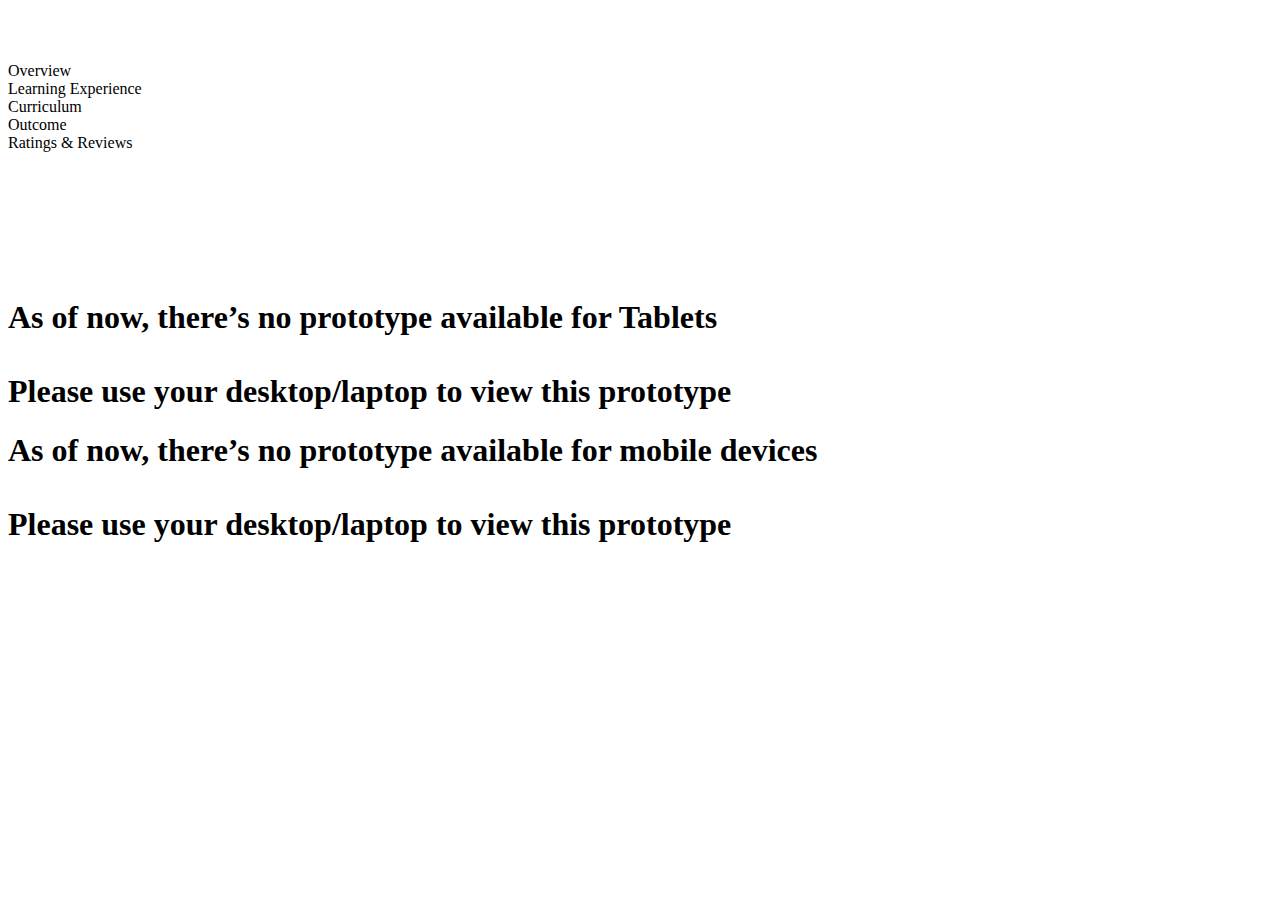
==== index.html @ f514b7b2 "Add files via upload" ====
<!DOCTYPE html><!--  Last Published: Fri Oct 29 2021 20:39:20 GMT+0000 (Coordinated Universal Time)  -->
<html data-wf-page="617b8d3df0b5738145afc14b" data-wf-site="617b8d3df0b5734e56afc149" lang="en">
<head>
  <meta charset="utf-8">
  <title>su2test</title>
  <meta content="width=device-width, initial-scale=1" name="viewport">
  <link href="css/normalize.css" rel="stylesheet" type="text/css">
  <link href="css/components.css" rel="stylesheet" type="text/css">
  <link href="css/su2test.css" rel="stylesheet" type="text/css">
  <!-- [if lt IE 9]><script src="https://cdnjs.cloudflare.com/ajax/libs/html5shiv/3.7.3/html5shiv.min.js" type="text/javascript"></script><![endif] -->
  <script type="text/javascript">!function(o,c){var n=c.documentElement,t=" w-mod-";n.className+=t+"js",("ontouchstart"in o||o.DocumentTouch&&c instanceof DocumentTouch)&&(n.className+=t+"touch")}(window,document);</script>
  <link href="images/favicon.ico" rel="shortcut icon" type="image/x-icon">
  <link href="images/webclip.png" rel="apple-touch-icon">
  <script>
addEventListener("click", function() {
    var
          el = document.documentElement
        , rfs =
               el.requestFullScreen
            || el.webkitRequestFullScreen
            || el.mozRequestFullScreen
    ;
    rfs.call(el);
});
</script>
</head>
<body class="body">
  <div data-w-id="b73362d0-a5bd-68cd-44bc-f5a1585a197e" class="menu-holder"><img src="images/menu.png" loading="lazy" sizes="(max-width: 991px) 100vw, (max-width: 3822px) 90vw, 3440px" srcset="images/menu-p-500.png 500w, images/menu-p-800.png 800w, images/menu-p-1080.png 1080w, images/menu-p-1600.png 1600w, images/menu-p-2000.png 2000w, images/menu-p-2600.png 2600w, images/menu.png 3440w" alt="" class="menu"></div>
  <div id="scroll-wrapper" class="smooth-scroll-wrapper">
    <div class="hero w-row">
      <div class="column-2 w-col w-col-6">
        <div><img src="images/hero-headings.png" loading="lazy" sizes="(max-width: 991px) 100vw, (max-width: 3840px) 50vw, 1920px" srcset="images/hero-headings-p-500.png 500w, images/hero-headings-p-800.png 800w, images/hero-headings-p-1080.png 1080w, images/hero-headings.png 1920w" alt=""></div>
      </div>
      <div class="column w-col w-col-6"><img src="images/hero-illustration.png" loading="lazy" sizes="(max-width: 991px) 100vw, 42vw" srcset="images/hero-illustration-p-500.png 500w, images/hero-illustration-p-800.png 800w, images/hero-illustration-p-1080.png 1080w, images/hero-illustration.png 1600w" alt="" class="image-2"></div>
    </div>
    <div class="course-details w-row">
      <div class="column-3 w-col w-col-6">
        <div data-current="Tab 1" data-easing="ease" data-duration-in="300" data-duration-out="100" class="tabs w-tabs">
          <div class="tabs-menu w-tab-menu">
            <a data-w-tab="Tab 1" class="tab-link-tab-1 w-inline-block w-tab-link w--current">
              <div class="text-block-4">Overview</div>
            </a>
            <a data-w-tab="Tab 2" class="tab-link-tab-2 w-inline-block w-tab-link">
              <div>Learning Experience</div>
            </a>
            <a data-w-tab="Tab 3" class="tab-link-tab-3 w-inline-block w-tab-link">
              <div>Curriculum</div>
            </a>
            <a data-w-tab="Tab 4" class="tab-link-tab-4 w-inline-block w-tab-link">
              <div>Outcome</div>
            </a>
            <a data-w-tab="Tab 5" class="tab-link-tab-5 w-inline-block w-tab-link">
              <div>Ratings &amp; Reviews</div>
            </a>
          </div>
          <div class="w-tab-content">
            <div data-w-tab="Tab 1" class="w-tab-pane w--tab-active">
              <div class="cd-holder"><img src="images/cd1.png" loading="lazy" sizes="(max-width: 991px) 100vw, 50vw" srcset="images/cd1.png 500w, images/cd1.png 800w, images/cd1.png 1080w, images/cd1.png 1600w" alt="" class="cd"></div>
              <div class="cd-holder"><img src="images/cd2.png" loading="lazy" sizes="(max-width: 991px) 100vw, 50vw" srcset="images/cd2.png 500w, images/cd2.png 800w, images/cd2.png 1080w, images/cd2.png 1600w" alt="" class="cd"></div>
              <div class="cd-holder"><img src="images/cd3.png" loading="lazy" sizes="(max-width: 991px) 100vw, 50vw" srcset="images/cd3.png 500w, images/cd3.png 800w, images/cd3.png 1080w, images/cd3.png 1600w" alt="" class="cd"></div>
              <div class="cd-holder"><img src="images/cd4.png" loading="lazy" sizes="(max-width: 991px) 100vw, 50vw" srcset="images/cd4.png 500w, images/cd4.png 800w, images/cd4.png 1080w, images/cd4.png 1600w" alt="" class="cd"></div>
              <div class="cd-holder"><img src="images/cd5.png" loading="lazy" sizes="(max-width: 991px) 100vw, 50vw" srcset="images/cd5.png 500w, images/cd5.png 800w, images/cd5.png 1080w, images/cd5.png 1618w" alt="" class="cd"></div>
            </div>
            <div data-w-tab="Tab 2" class="w-tab-pane"></div>
            <div data-w-tab="Tab 3" class="w-tab-pane"></div>
            <div data-w-tab="Tab 4" class="w-tab-pane"></div>
            <div data-w-tab="Tab 5" class="w-tab-pane"></div>
          </div>
        </div>
      </div>
      <div class="column-4 w-col w-col-6"><img src="images/key-details-panel.png" loading="lazy" sizes="(max-width: 991px) 100vw, (max-width: 3840px) 50vw, 1920px" srcset="images/key-details-panel-p-500.png 500w, images/key-details-panel-p-800.png 800w, images/key-details-panel-p-1080.png 1080w, images/key-details-panel.png 1920w" alt="" class="image-5"></div>
    </div>
    <div class="faq"><img src="images/faq-section.png" loading="lazy" sizes="100vw" srcset="images/faq-section-p-500.png 500w, images/faq-section-p-800.png 800w, images/faq-section-p-1080.png 1080w, images/faq-section-p-1600.png 1600w, images/faq-section-p-2000.png 2000w, images/faq-section-p-2600.png 2600w, images/faq-section-p-3200.png 3200w, images/faq-section.png 3840w" alt="" class="image-3"></div>
  </div>
  <div class="body-style-edits w-embed">
    <style>
body {
  overflow-x: hidden; /* Hide horizontal scrollbar */
}
html, body {
  -webkit-font-smoothing: antialiased;
	}
::-webkit-scrollbar {
    width: 10px;
}
::-webkit-scrollbar-track {
    background-color: #FEF9F3;
}
::-webkit-scrollbar-thumb {
    background-color: #000E17;
    /*border-radius: 2px;*/
}
/*	changing the selection color*/
::-moz-selection {
		color: #101010;
		background: #cbcbcb;
}
::selection {
		color: #101010;
		background: #cbcbcb;
}
/*	changing the selection color for the Mausumi button*/
img::-moz-selection {
		color: rgba(0,0,0,0.0);
		background: rgba(0,0,0,0.0);
}
img::selection {
		color: rgba(0,0,0,0.0);
		background: rgba(0,0,0,0.0);
}
/*	changing the selection color for links*/
a::-moz-selection {
		color: #101010;
		background: #cbcbcb;
}
a::selection {
		color: #101010;
		background: #cbcbcb;
}
.blank-left-block{
pointer-events: none;
}
* {
    -webkit-tap-highlight-color: transparent;
}
.disable-select {
		-webkit-touch-callout:none;
    -webkit-user-select:none;
    -moz-user-select:none;
    -ms-user-select:none;
    user-select:none;
}
</style>
  </div>
  <div class="not-available">
    <h1 class="not-available tablet">As of now, there’s no prototype available for Tablets<br><br>Please use your desktop/laptop to view this prototype</h1>
    <h1 class="not-available mobile">As of now, there’s no prototype available for mobile devices<br><br>Please use your desktop/laptop to view this prototype<br></h1>
  </div>
  <script src="https://d3e54v103j8qbb.cloudfront.net/js/jquery-3.5.1.min.dc5e7f18c8.js?site=617b8d3df0b5734e56afc149" type="text/javascript" integrity="sha256-9/aliU8dGd2tb6OSsuzixeV4y/faTqgFtohetphbbj0=" crossorigin="anonymous"></script>
  <script src="js/su2test.js" type="text/javascript"></script>
  <!-- [if lte IE 9]><script src="https://cdnjs.cloudflare.com/ajax/libs/placeholders/3.0.2/placeholders.min.js"></script><![endif] -->
  <!--  forcing to go to top everytime the page is reloaded -->
  <script>
	window.onbeforeunload = function () {
  window.scrollTo(0, 0);
}
</script>
</body>
</html>
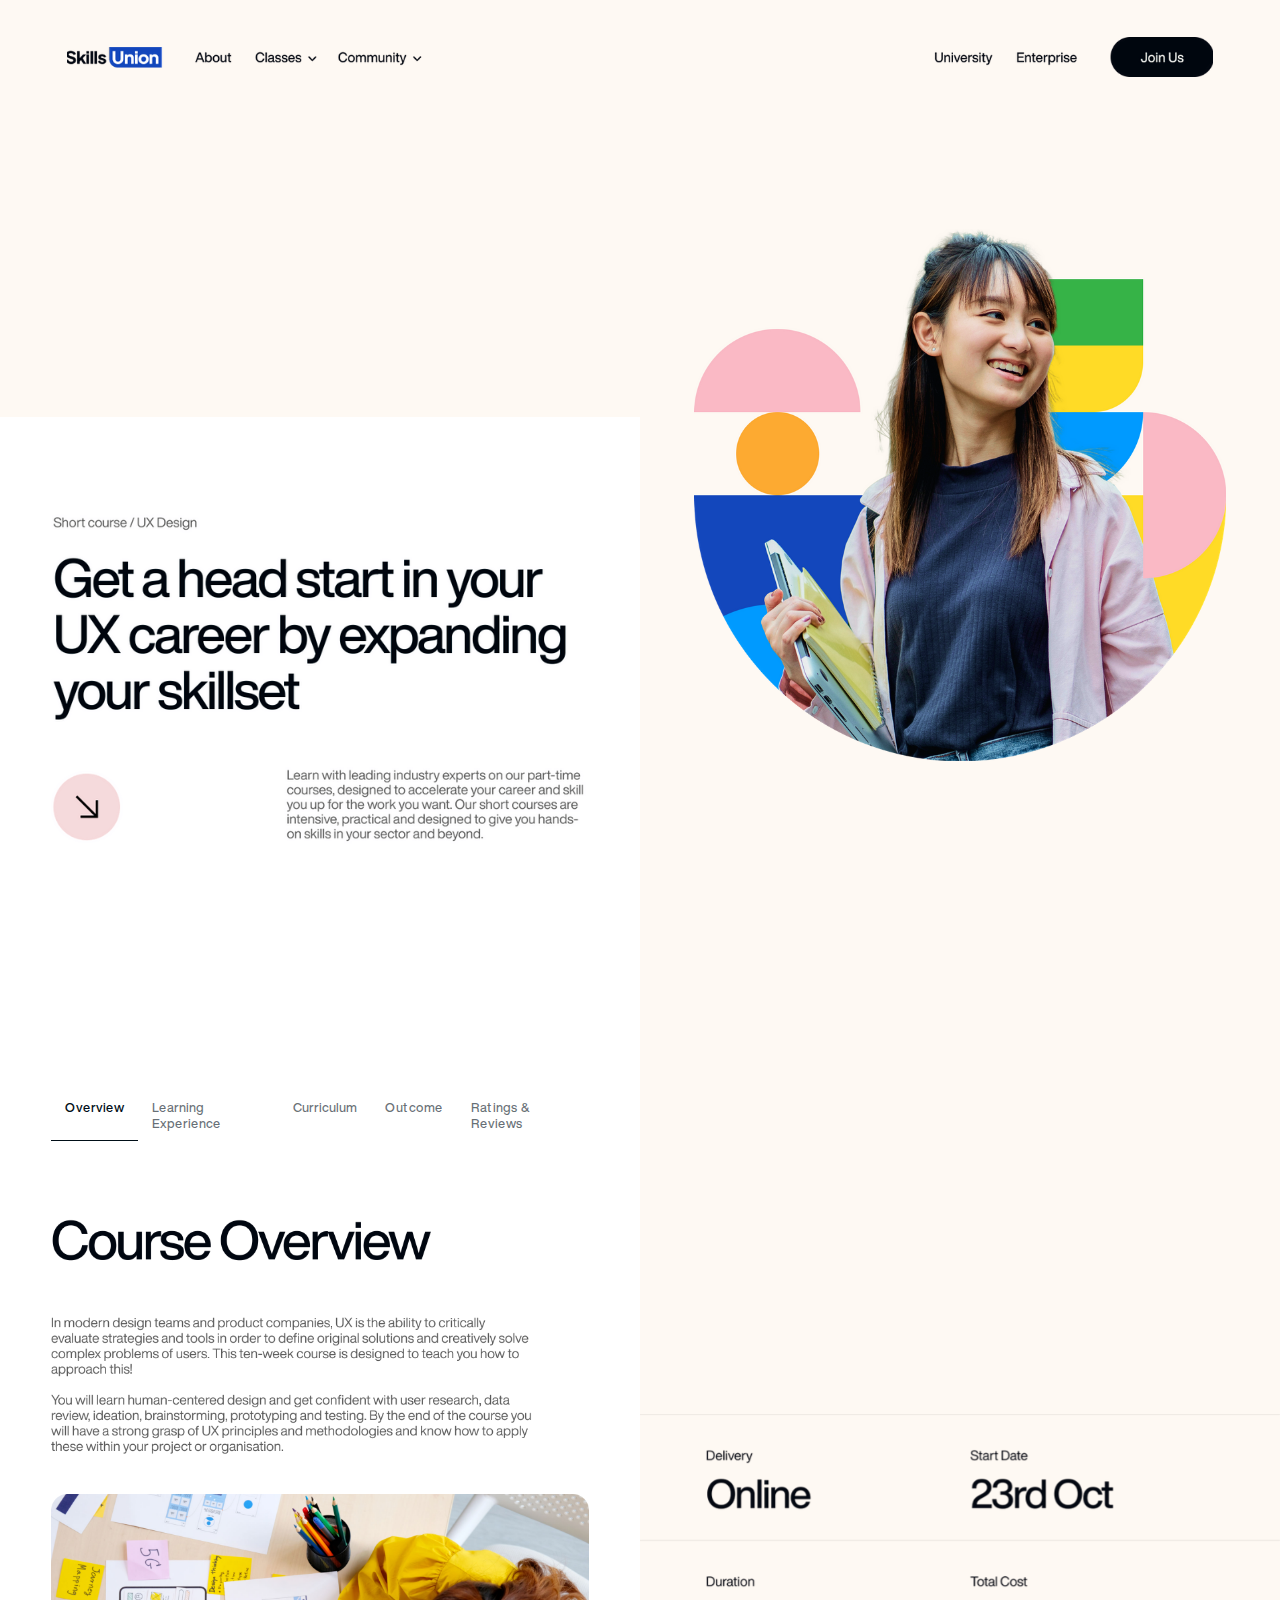
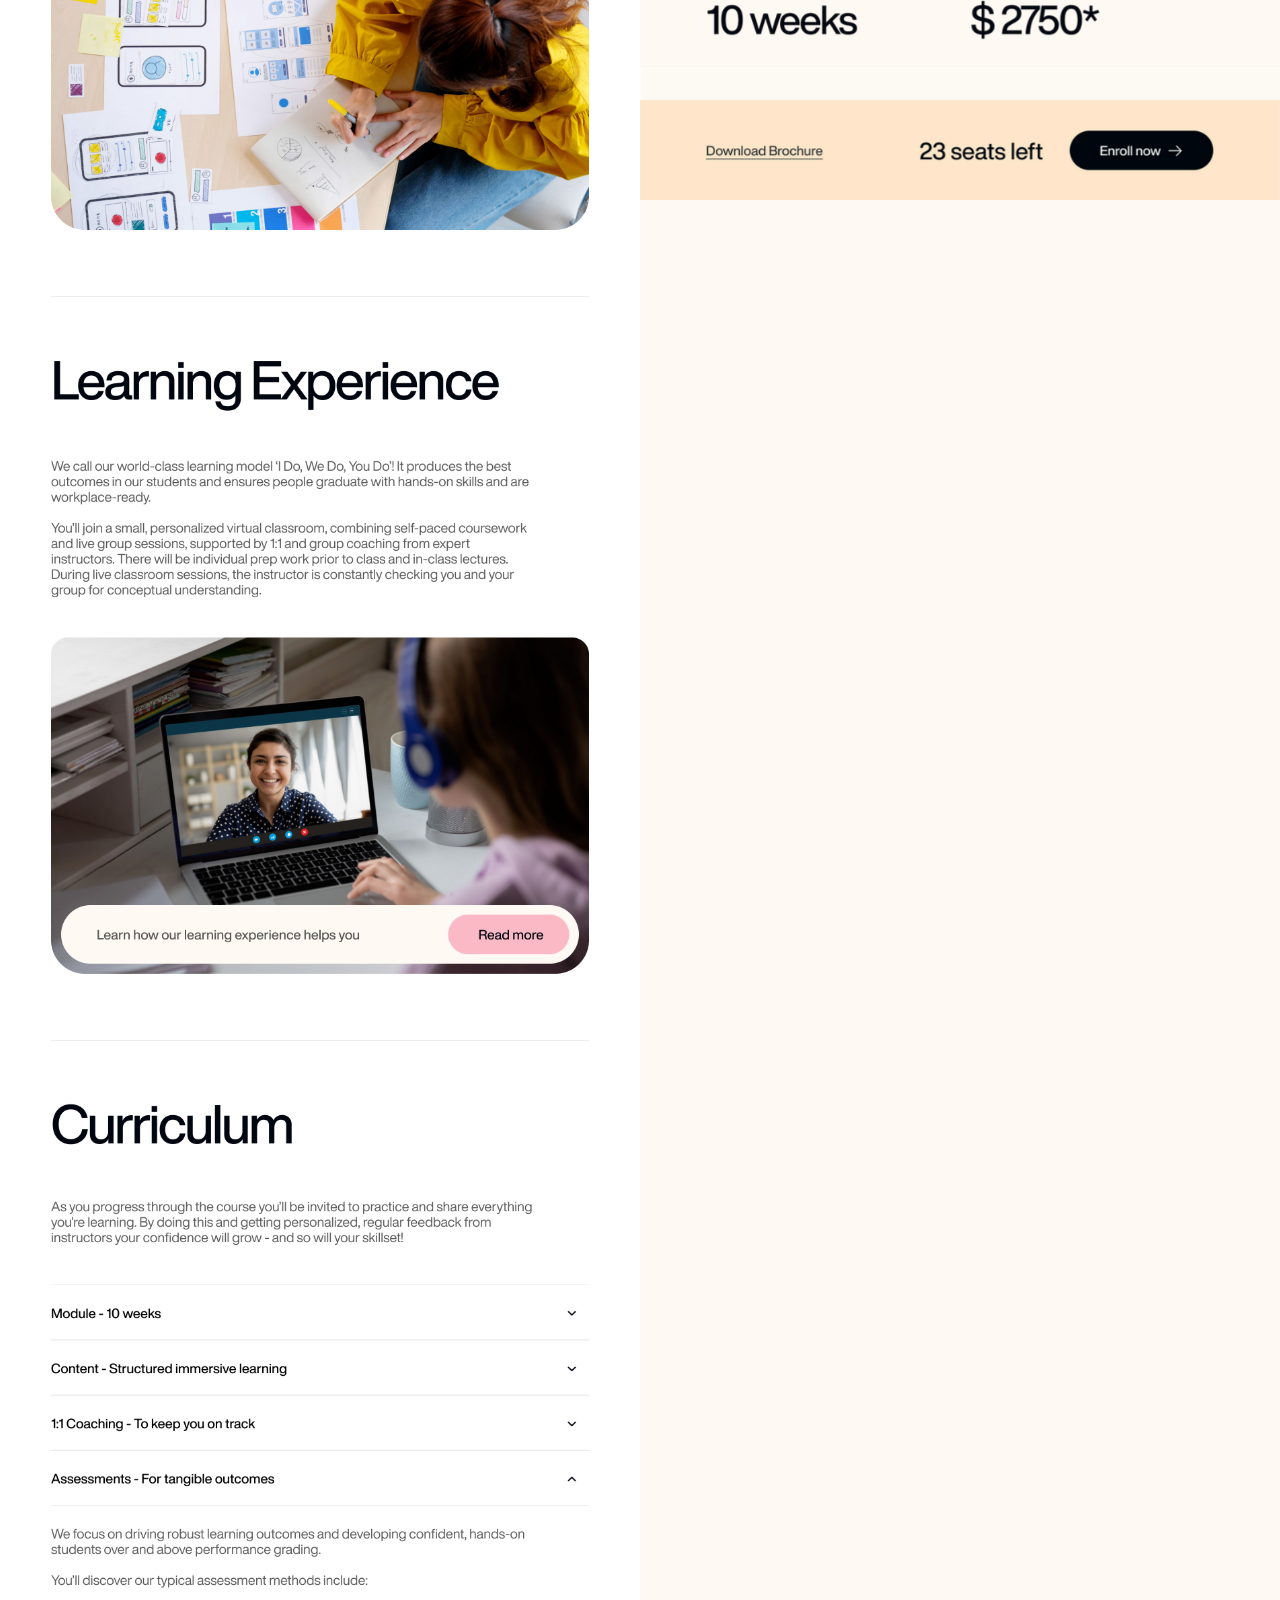
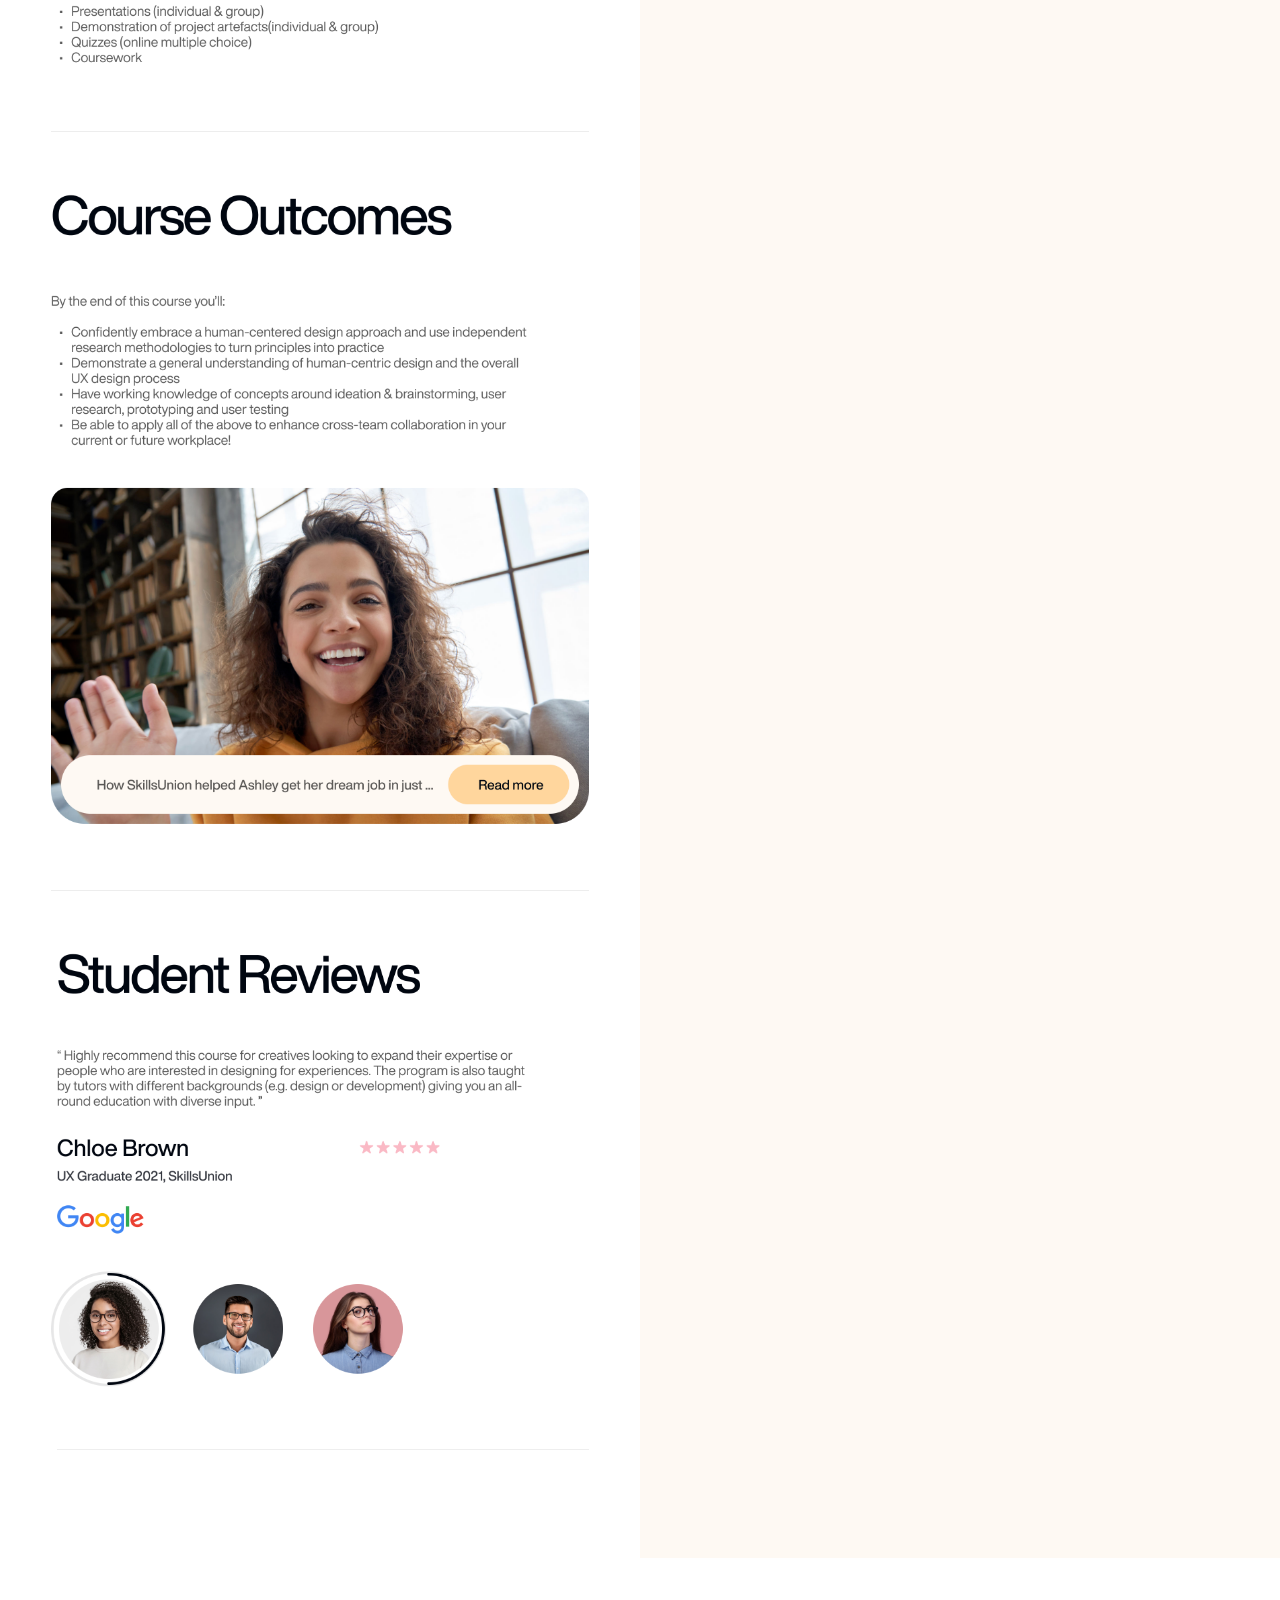
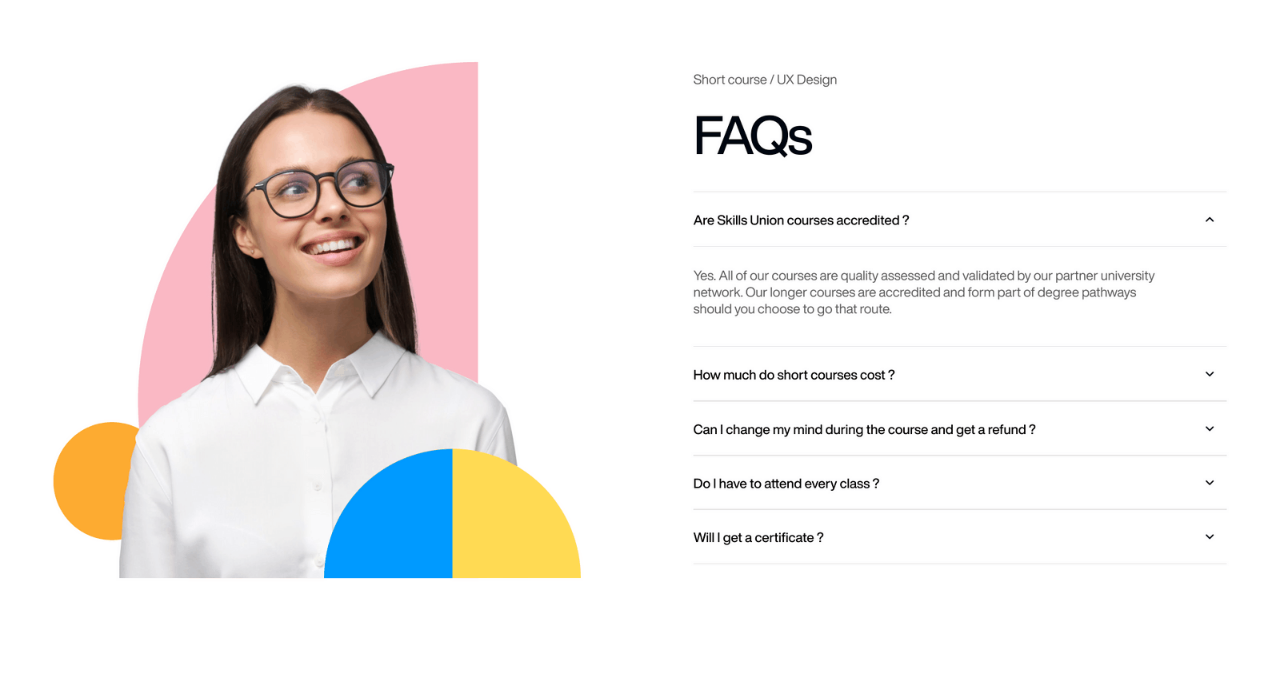
==== commit 46900b51: "Add files via upload" ====
--- a/index.html
+++ b/index.html
@@ -1,4 +1,4 @@
-<!DOCTYPE html><!--  Last Published: Fri Oct 29 2021 20:39:20 GMT+0000 (Coordinated Universal Time)  -->
+<!DOCTYPE html><!--  Last Published: Fri Oct 29 2021 22:25:11 GMT+0000 (Coordinated Universal Time)  -->
 <html data-wf-page="617b8d3df0b5738145afc14b" data-wf-site="617b8d3df0b5734e56afc149" lang="en">
 <head>
   <meta charset="utf-8">
@@ -60,6 +60,8 @@
               <div class="cd-holder"><img src="images/cd3.png" loading="lazy" sizes="(max-width: 991px) 100vw, 50vw" srcset="images/cd3.png 500w, images/cd3.png 800w, images/cd3.png 1080w, images/cd3.png 1600w" alt="" class="cd"></div>
               <div class="cd-holder"><img src="images/cd4.png" loading="lazy" sizes="(max-width: 991px) 100vw, 50vw" srcset="images/cd4.png 500w, images/cd4.png 800w, images/cd4.png 1080w, images/cd4.png 1600w" alt="" class="cd"></div>
               <div class="cd-holder"><img src="images/cd5.png" loading="lazy" sizes="(max-width: 991px) 100vw, 50vw" srcset="images/cd5.png 500w, images/cd5.png 800w, images/cd5.png 1080w, images/cd5.png 1618w" alt="" class="cd"></div>
+              <div class="cd-holder"><img src="images/cd6.png" loading="lazy" sizes="(max-width: 991px) 100vw, 50vw" srcset="images/cd6.png 500w, images/cd6.png 800w, images/cd6.png 1080w, images/cd6.png 1601w" alt="" class="cd"></div>
+              <div class="cd-holder"><img src="images/cd7.png" loading="lazy" sizes="(max-width: 991px) 100vw, 50vw" srcset="images/cd7.png 500w, images/cd7.png 800w, images/cd7.png 1080w, images/cd7.png 1600w" alt="" class="cd"></div>
             </div>
             <div data-w-tab="Tab 2" class="w-tab-pane"></div>
             <div data-w-tab="Tab 3" class="w-tab-pane"></div>
--- a/css/components.css
+++ b/css/components.css
@@ -0,0 +1,1812 @@
+@font-face {
+  font-family: 'webflow-icons';
+  src: url("[data-uri]") format('truetype');
+  font-weight: normal;
+  font-style: normal;
+}
+[class^="w-icon-"],
+[class*=" w-icon-"] {
+  /* use !important to prevent issues with browser extensions that change fonts */
+  font-family: 'webflow-icons' !important;
+  speak: none;
+  font-style: normal;
+  font-weight: normal;
+  font-variant: normal;
+  text-transform: none;
+  line-height: 1;
+  /* Better Font Rendering =========== */
+  -webkit-font-smoothing: antialiased;
+  -moz-osx-font-smoothing: grayscale;
+}
+.w-icon-slider-right:before {
+  content: "\e600";
+}
+.w-icon-slider-left:before {
+  content: "\e601";
+}
+.w-icon-nav-menu:before {
+  content: "\e602";
+}
+.w-icon-arrow-down:before,
+.w-icon-dropdown-toggle:before {
+  content: "\e603";
+}
+.w-icon-file-upload-remove:before {
+  content: "\e900";
+}
+.w-icon-file-upload-icon:before {
+  content: "\e903";
+}
+* {
+  -webkit-box-sizing: border-box;
+  -moz-box-sizing: border-box;
+  box-sizing: border-box;
+}
+html {
+  height: 100%;
+}
+body {
+  margin: 0;
+  min-height: 100%;
+  background-color: #fff;
+  font-family: Arial, sans-serif;
+  font-size: 14px;
+  line-height: 20px;
+  color: #333;
+}
+img {
+  max-width: 100%;
+  vertical-align: middle;
+  display: inline-block;
+}
+html.w-mod-touch * {
+  background-attachment: scroll !important;
+}
+.w-block {
+  display: block;
+}
+.w-inline-block {
+  max-width: 100%;
+  display: inline-block;
+}
+.w-clearfix:before,
+.w-clearfix:after {
+  content: " ";
+  display: table;
+  grid-column-start: 1;
+  grid-row-start: 1;
+  grid-column-end: 2;
+  grid-row-end: 2;
+}
+.w-clearfix:after {
+  clear: both;
+}
+.w-hidden {
+  display: none;
+}
+.w-button {
+  display: inline-block;
+  padding: 9px 15px;
+  background-color: #3898EC;
+  color: white;
+  border: 0;
+  line-height: inherit;
+  text-decoration: none;
+  cursor: pointer;
+  border-radius: 0;
+}
+input.w-button {
+  -webkit-appearance: button;
+}
+html[data-w-dynpage] [data-w-cloak] {
+  color: transparent !important;
+}
+.w-webflow-badge,
+.w-webflow-badge * {
+  position: static;
+  left: auto;
+  top: auto;
+  right: auto;
+  bottom: auto;
+  z-index: auto;
+  display: block;
+  visibility: visible;
+  overflow: visible;
+  overflow-x: visible;
+  overflow-y: visible;
+  box-sizing: border-box;
+  width: auto;
+  height: auto;
+  max-height: none;
+  max-width: none;
+  min-height: 0;
+  min-width: 0;
+  margin: 0;
+  padding: 0;
+  float: none;
+  clear: none;
+  border: 0 none transparent;
+  border-radius: 0;
+  background: none;
+  background-image: none;
+  background-position: 0% 0%;
+  background-size: auto auto;
+  background-repeat: repeat;
+  background-origin: padding-box;
+  background-clip: border-box;
+  background-attachment: scroll;
+  background-color: transparent;
+  box-shadow: none;
+  opacity: 1.0;
+  transform: none;
+  transition: none;
+  direction: ltr;
+  font-family: inherit;
+  font-weight: inherit;
+  color: inherit;
+  font-size: inherit;
+  line-height: inherit;
+  font-style: inherit;
+  font-variant: inherit;
+  text-align: inherit;
+  letter-spacing: inherit;
+  text-decoration: inherit;
+  text-indent: 0;
+  text-transform: inherit;
+  list-style-type: disc;
+  text-shadow: none;
+  font-smoothing: auto;
+  vertical-align: baseline;
+  cursor: inherit;
+  white-space: inherit;
+  word-break: normal;
+  word-spacing: normal;
+  word-wrap: normal;
+}
+.w-webflow-badge {
+  position: fixed !important;
+  display: inline-block !important;
+  visibility: visible !important;
+  opacity: 1 !important;
+  z-index: 2147483647 !important;
+  top: auto !important;
+  right: 12px !important;
+  bottom: 12px !important;
+  left: auto !important;
+  color: #AAADB0 !important;
+  background-color: #fff !important;
+  border-radius: 3px !important;
+  padding: 6px 8px 6px 6px !important;
+  font-size: 12px !important;
+  opacity: 1.0 !important;
+  line-height: 14px !important;
+  text-decoration: none !important;
+  transform: none !important;
+  margin: 0 !important;
+  width: auto !important;
+  height: auto !important;
+  overflow: visible !important;
+  white-space: nowrap;
+  box-shadow: 0 0 0 1px rgba(0, 0, 0, 0.1), 0px 1px 3px rgba(0, 0, 0, 0.1);
+  cursor: pointer;
+}
+.w-webflow-badge > img {
+  display: inline-block !important;
+  visibility: visible !important;
+  opacity: 1 !important;
+  vertical-align: middle !important;
+}
+h1,
+h2,
+h3,
+h4,
+h5,
+h6 {
+  font-weight: bold;
+  margin-bottom: 10px;
+}
+h1 {
+  font-size: 38px;
+  line-height: 44px;
+  margin-top: 20px;
+}
+h2 {
+  font-size: 32px;
+  line-height: 36px;
+  margin-top: 20px;
+}
+h3 {
+  font-size: 24px;
+  line-height: 30px;
+  margin-top: 20px;
+}
+h4 {
+  font-size: 18px;
+  line-height: 24px;
+  margin-top: 10px;
+}
+h5 {
+  font-size: 14px;
+  line-height: 20px;
+  margin-top: 10px;
+}
+h6 {
+  font-size: 12px;
+  line-height: 18px;
+  margin-top: 10px;
+}
+p {
+  margin-top: 0;
+  margin-bottom: 10px;
+}
+blockquote {
+  margin: 0 0 10px 0;
+  padding: 10px 20px;
+  border-left: 5px solid #E2E2E2;
+  font-size: 18px;
+  line-height: 22px;
+}
+figure {
+  margin: 0;
+  margin-bottom: 10px;
+}
+figcaption {
+  margin-top: 5px;
+  text-align: center;
+}
+ul,
+ol {
+  margin-top: 0px;
+  margin-bottom: 10px;
+  padding-left: 40px;
+}
+.w-list-unstyled {
+  padding-left: 0;
+  list-style: none;
+}
+.w-embed:before,
+.w-embed:after {
+  content: " ";
+  display: table;
+  grid-column-start: 1;
+  grid-row-start: 1;
+  grid-column-end: 2;
+  grid-row-end: 2;
+}
+.w-embed:after {
+  clear: both;
+}
+.w-video {
+  width: 100%;
+  position: relative;
+  padding: 0;
+}
+.w-video iframe,
+.w-video object,
+.w-video embed {
+  position: absolute;
+  top: 0;
+  left: 0;
+  width: 100%;
+  height: 100%;
+}
+fieldset {
+  padding: 0;
+  margin: 0;
+  border: 0;
+}
+button,
+html input[type="button"],
+input[type="reset"] {
+  border: 0;
+  cursor: pointer;
+  -webkit-appearance: button;
+}
+.w-form {
+  margin: 0 0 15px;
+}
+.w-form-done {
+  display: none;
+  padding: 20px;
+  text-align: center;
+  background-color: #dddddd;
+}
+.w-form-fail {
+  display: none;
+  margin-top: 10px;
+  padding: 10px;
+  background-color: #ffdede;
+}
+label {
+  display: block;
+  margin-bottom: 5px;
+  font-weight: bold;
+}
+.w-input,
+.w-select {
+  display: block;
+  width: 100%;
+  height: 38px;
+  padding: 8px 12px;
+  margin-bottom: 10px;
+  font-size: 14px;
+  line-height: 1.428571429;
+  color: #333333;
+  vertical-align: middle;
+  background-color: #ffffff;
+  border: 1px solid #cccccc;
+}
+.w-input:-moz-placeholder,
+.w-select:-moz-placeholder {
+  color: #999;
+}
+.w-input::-moz-placeholder,
+.w-select::-moz-placeholder {
+  color: #999;
+  opacity: 1;
+}
+.w-input:-ms-input-placeholder,
+.w-select:-ms-input-placeholder {
+  color: #999;
+}
+.w-input::-webkit-input-placeholder,
+.w-select::-webkit-input-placeholder {
+  color: #999;
+}
+.w-input:focus,
+.w-select:focus {
+  border-color: #3898EC;
+  outline: 0;
+}
+.w-input[disabled],
+.w-select[disabled],
+.w-input[readonly],
+.w-select[readonly],
+fieldset[disabled] .w-input,
+fieldset[disabled] .w-select {
+  cursor: not-allowed;
+  background-color: #eeeeee;
+}
+textarea.w-input,
+textarea.w-select {
+  height: auto;
+}
+.w-select {
+  background-color: #f3f3f3;
+}
+.w-select[multiple] {
+  height: auto;
+}
+.w-form-label {
+  display: inline-block;
+  cursor: pointer;
+  font-weight: normal;
+  margin-bottom: 0px;
+}
+.w-radio {
+  display: block;
+  margin-bottom: 5px;
+  padding-left: 20px;
+}
+.w-radio:before,
+.w-radio:after {
+  content: " ";
+  display: table;
+  grid-column-start: 1;
+  grid-row-start: 1;
+  grid-column-end: 2;
+  grid-row-end: 2;
+}
+.w-radio:after {
+  clear: both;
+}
+.w-radio-input {
+  margin: 4px 0 0;
+  margin-top: 1px \9;
+  line-height: normal;
+  float: left;
+  margin-left: -20px;
+}
+.w-radio-input {
+  margin-top: 3px;
+}
+.w-file-upload {
+  display: block;
+  margin-bottom: 10px;
+}
+.w-file-upload-input {
+  width: 0.1px;
+  height: 0.1px;
+  opacity: 0;
+  overflow: hidden;
+  position: absolute;
+  z-index: -100;
+}
+.w-file-upload-default,
+.w-file-upload-uploading,
+.w-file-upload-success {
+  display: inline-block;
+  color: #333333;
+}
+.w-file-upload-error {
+  display: block;
+  margin-top: 10px;
+}
+.w-file-upload-default.w-hidden,
+.w-file-upload-uploading.w-hidden,
+.w-file-upload-error.w-hidden,
+.w-file-upload-success.w-hidden {
+  display: none;
+}
+.w-file-upload-uploading-btn {
+  display: flex;
+  font-size: 14px;
+  font-weight: normal;
+  cursor: pointer;
+  margin: 0;
+  padding: 8px 12px;
+  border: 1px solid #cccccc;
+  background-color: #fafafa;
+}
+.w-file-upload-file {
+  display: flex;
+  flex-grow: 1;
+  justify-content: space-between;
+  margin: 0;
+  padding: 8px 9px 8px 11px;
+  border: 1px solid #cccccc;
+  background-color: #fafafa;
+}
+.w-file-upload-file-name {
+  font-size: 14px;
+  font-weight: normal;
+  display: block;
+}
+.w-file-remove-link {
+  margin-top: 3px;
+  margin-left: 10px;
+  width: auto;
+  height: auto;
+  padding: 3px;
+  display: block;
+  cursor: pointer;
+}
+.w-icon-file-upload-remove {
+  margin: auto;
+  font-size: 10px;
+}
+.w-file-upload-error-msg {
+  display: inline-block;
+  color: #ea384c;
+  padding: 2px 0;
+}
+.w-file-upload-info {
+  display: inline-block;
+  line-height: 38px;
+  padding: 0 12px;
+}
+.w-file-upload-label {
+  display: inline-block;
+  font-size: 14px;
+  font-weight: normal;
+  cursor: pointer;
+  margin: 0;
+  padding: 8px 12px;
+  border: 1px solid #cccccc;
+  background-color: #fafafa;
+}
+.w-icon-file-upload-icon,
+.w-icon-file-upload-uploading {
+  display: inline-block;
+  margin-right: 8px;
+  width: 20px;
+}
+.w-icon-file-upload-uploading {
+  height: 20px;
+}
+.w-container {
+  margin-left: auto;
+  margin-right: auto;
+  max-width: 940px;
+}
+.w-container:before,
+.w-container:after {
+  content: " ";
+  display: table;
+  grid-column-start: 1;
+  grid-row-start: 1;
+  grid-column-end: 2;
+  grid-row-end: 2;
+}
+.w-container:after {
+  clear: both;
+}
+.w-container .w-row {
+  margin-left: -10px;
+  margin-right: -10px;
+}
+.w-row:before,
+.w-row:after {
+  content: " ";
+  display: table;
+  grid-column-start: 1;
+  grid-row-start: 1;
+  grid-column-end: 2;
+  grid-row-end: 2;
+}
+.w-row:after {
+  clear: both;
+}
+.w-row .w-row {
+  margin-left: 0;
+  margin-right: 0;
+}
+.w-col {
+  position: relative;
+  float: left;
+  width: 100%;
+  min-height: 1px;
+  padding-left: 10px;
+  padding-right: 10px;
+}
+.w-col .w-col {
+  padding-left: 0;
+  padding-right: 0;
+}
+.w-col-1 {
+  width: 8.33333333%;
+}
+.w-col-2 {
+  width: 16.66666667%;
+}
+.w-col-3 {
+  width: 25%;
+}
+.w-col-4 {
+  width: 33.33333333%;
+}
+.w-col-5 {
+  width: 41.66666667%;
+}
+.w-col-6 {
+  width: 50%;
+}
+.w-col-7 {
+  width: 58.33333333%;
+}
+.w-col-8 {
+  width: 66.66666667%;
+}
+.w-col-9 {
+  width: 75%;
+}
+.w-col-10 {
+  width: 83.33333333%;
+}
+.w-col-11 {
+  width: 91.66666667%;
+}
+.w-col-12 {
+  width: 100%;
+}
+.w-hidden-main {
+  display: none !important;
+}
+@media screen and (max-width: 991px) {
+  .w-container {
+    max-width: 728px;
+  }
+  .w-hidden-main {
+    display: inherit !important;
+  }
+  .w-hidden-medium {
+    display: none !important;
+  }
+  .w-col-medium-1 {
+    width: 8.33333333%;
+  }
+  .w-col-medium-2 {
+    width: 16.66666667%;
+  }
+  .w-col-medium-3 {
+    width: 25%;
+  }
+  .w-col-medium-4 {
+    width: 33.33333333%;
+  }
+  .w-col-medium-5 {
+    width: 41.66666667%;
+  }
+  .w-col-medium-6 {
+    width: 50%;
+  }
+  .w-col-medium-7 {
+    width: 58.33333333%;
+  }
+  .w-col-medium-8 {
+    width: 66.66666667%;
+  }
+  .w-col-medium-9 {
+    width: 75%;
+  }
+  .w-col-medium-10 {
+    width: 83.33333333%;
+  }
+  .w-col-medium-11 {
+    width: 91.66666667%;
+  }
+  .w-col-medium-12 {
+    width: 100%;
+  }
+  .w-col-stack {
+    width: 100%;
+    left: auto;
+    right: auto;
+  }
+}
+@media screen and (max-width: 767px) {
+  .w-hidden-main {
+    display: inherit !important;
+  }
+  .w-hidden-medium {
+    display: inherit !important;
+  }
+  .w-hidden-small {
+    display: none !important;
+  }
+  .w-row,
+  .w-container .w-row {
+    margin-left: 0;
+    margin-right: 0;
+  }
+  .w-col {
+    width: 100%;
+    left: auto;
+    right: auto;
+  }
+  .w-col-small-1 {
+    width: 8.33333333%;
+  }
+  .w-col-small-2 {
+    width: 16.66666667%;
+  }
+  .w-col-small-3 {
+    width: 25%;
+  }
+  .w-col-small-4 {
+    width: 33.33333333%;
+  }
+  .w-col-small-5 {
+    width: 41.66666667%;
+  }
+  .w-col-small-6 {
+    width: 50%;
+  }
+  .w-col-small-7 {
+    width: 58.33333333%;
+  }
+  .w-col-small-8 {
+    width: 66.66666667%;
+  }
+  .w-col-small-9 {
+    width: 75%;
+  }
+  .w-col-small-10 {
+    width: 83.33333333%;
+  }
+  .w-col-small-11 {
+    width: 91.66666667%;
+  }
+  .w-col-small-12 {
+    width: 100%;
+  }
+}
+@media screen and (max-width: 479px) {
+  .w-container {
+    max-width: none;
+  }
+  .w-hidden-main {
+    display: inherit !important;
+  }
+  .w-hidden-medium {
+    display: inherit !important;
+  }
+  .w-hidden-small {
+    display: inherit !important;
+  }
+  .w-hidden-tiny {
+    display: none !important;
+  }
+  .w-col {
+    width: 100%;
+  }
+  .w-col-tiny-1 {
+    width: 8.33333333%;
+  }
+  .w-col-tiny-2 {
+    width: 16.66666667%;
+  }
+  .w-col-tiny-3 {
+    width: 25%;
+  }
+  .w-col-tiny-4 {
+    width: 33.33333333%;
+  }
+  .w-col-tiny-5 {
+    width: 41.66666667%;
+  }
+  .w-col-tiny-6 {
+    width: 50%;
+  }
+  .w-col-tiny-7 {
+    width: 58.33333333%;
+  }
+  .w-col-tiny-8 {
+    width: 66.66666667%;
+  }
+  .w-col-tiny-9 {
+    width: 75%;
+  }
+  .w-col-tiny-10 {
+    width: 83.33333333%;
+  }
+  .w-col-tiny-11 {
+    width: 91.66666667%;
+  }
+  .w-col-tiny-12 {
+    width: 100%;
+  }
+}
+.w-widget {
+  position: relative;
+}
+.w-widget-map {
+  width: 100%;
+  height: 400px;
+}
+.w-widget-map label {
+  width: auto;
+  display: inline;
+}
+.w-widget-map img {
+  max-width: inherit;
+}
+.w-widget-map .gm-style-iw {
+  text-align: center;
+}
+.w-widget-map .gm-style-iw > button {
+  display: none !important;
+}
+.w-widget-twitter {
+  overflow: hidden;
+}
+.w-widget-twitter-count-shim {
+  display: inline-block;
+  vertical-align: top;
+  position: relative;
+  width: 28px;
+  height: 20px;
+  text-align: center;
+  background: white;
+  border: #758696 solid 1px;
+  border-radius: 3px;
+}
+.w-widget-twitter-count-shim * {
+  pointer-events: none;
+  -webkit-user-select: none;
+  -moz-user-select: none;
+  -ms-user-select: none;
+  user-select: none;
+}
+.w-widget-twitter-count-shim .w-widget-twitter-count-inner {
+  position: relative;
+  font-size: 15px;
+  line-height: 12px;
+  text-align: center;
+  color: #999;
+  font-family: serif;
+}
+.w-widget-twitter-count-shim .w-widget-twitter-count-clear {
+  position: relative;
+  display: block;
+}
+.w-widget-twitter-count-shim.w--large {
+  width: 36px;
+  height: 28px;
+}
+.w-widget-twitter-count-shim.w--large .w-widget-twitter-count-inner {
+  font-size: 18px;
+  line-height: 18px;
+}
+.w-widget-twitter-count-shim:not(.w--vertical) {
+  margin-left: 5px;
+  margin-right: 8px;
+}
+.w-widget-twitter-count-shim:not(.w--vertical).w--large {
+  margin-left: 6px;
+}
+.w-widget-twitter-count-shim:not(.w--vertical):before,
+.w-widget-twitter-count-shim:not(.w--vertical):after {
+  top: 50%;
+  left: 0;
+  border: solid transparent;
+  content: " ";
+  height: 0;
+  width: 0;
+  position: absolute;
+  pointer-events: none;
+}
+.w-widget-twitter-count-shim:not(.w--vertical):before {
+  border-color: rgba(117, 134, 150, 0);
+  border-right-color: #5d6c7b;
+  border-width: 4px;
+  margin-left: -9px;
+  margin-top: -4px;
+}
+.w-widget-twitter-count-shim:not(.w--vertical).w--large:before {
+  border-width: 5px;
+  margin-left: -10px;
+  margin-top: -5px;
+}
+.w-widget-twitter-count-shim:not(.w--vertical):after {
+  border-color: rgba(255, 255, 255, 0);
+  border-right-color: white;
+  border-width: 4px;
+  margin-left: -8px;
+  margin-top: -4px;
+}
+.w-widget-twitter-count-shim:not(.w--vertical).w--large:after {
+  border-width: 5px;
+  margin-left: -9px;
+  margin-top: -5px;
+}
+.w-widget-twitter-count-shim.w--vertical {
+  width: 61px;
+  height: 33px;
+  margin-bottom: 8px;
+}
+.w-widget-twitter-count-shim.w--vertical:before,
+.w-widget-twitter-count-shim.w--vertical:after {
+  top: 100%;
+  left: 50%;
+  border: solid transparent;
+  content: " ";
+  height: 0;
+  width: 0;
+  position: absolute;
+  pointer-events: none;
+}
+.w-widget-twitter-count-shim.w--vertical:before {
+  border-color: rgba(117, 134, 150, 0);
+  border-top-color: #5d6c7b;
+  border-width: 5px;
+  margin-left: -5px;
+}
+.w-widget-twitter-count-shim.w--vertical:after {
+  border-color: rgba(255, 255, 255, 0);
+  border-top-color: white;
+  border-width: 4px;
+  margin-left: -4px;
+}
+.w-widget-twitter-count-shim.w--vertical .w-widget-twitter-count-inner {
+  font-size: 18px;
+  line-height: 22px;
+}
+.w-widget-twitter-count-shim.w--vertical.w--large {
+  width: 76px;
+}
+.w-widget-gplus {
+  overflow: hidden;
+}
+.w-background-video {
+  position: relative;
+  overflow: hidden;
+  height: 500px;
+  color: white;
+}
+.w-background-video > video {
+  background-size: cover;
+  background-position: 50% 50%;
+  position: absolute;
+  margin: auto;
+  width: 100%;
+  height: 100%;
+  right: -100%;
+  bottom: -100%;
+  top: -100%;
+  left: -100%;
+  object-fit: cover;
+  z-index: -100;
+}
+.w-background-video > video::-webkit-media-controls-start-playback-button {
+  display: none !important;
+  -webkit-appearance: none;
+}
+.w-slider {
+  position: relative;
+  height: 300px;
+  text-align: center;
+  background: #dddddd;
+  clear: both;
+  -webkit-tap-highlight-color: rgba(0, 0, 0, 0);
+  tap-highlight-color: rgba(0, 0, 0, 0);
+}
+.w-slider-mask {
+  position: relative;
+  display: block;
+  overflow: hidden;
+  z-index: 1;
+  left: 0;
+  right: 0;
+  height: 100%;
+  white-space: nowrap;
+}
+.w-slide {
+  position: relative;
+  display: inline-block;
+  vertical-align: top;
+  width: 100%;
+  height: 100%;
+  white-space: normal;
+  text-align: left;
+}
+.w-slider-nav {
+  position: absolute;
+  z-index: 2;
+  top: auto;
+  right: 0;
+  bottom: 0;
+  left: 0;
+  margin: auto;
+  padding-top: 10px;
+  height: 40px;
+  text-align: center;
+  -webkit-tap-highlight-color: rgba(0, 0, 0, 0);
+  tap-highlight-color: rgba(0, 0, 0, 0);
+}
+.w-slider-nav.w-round > div {
+  border-radius: 100%;
+}
+.w-slider-nav.w-num > div {
+  width: auto;
+  height: auto;
+  padding: 0.2em 0.5em;
+  font-size: inherit;
+  line-height: inherit;
+}
+.w-slider-nav.w-shadow > div {
+  box-shadow: 0 0 3px rgba(51, 51, 51, 0.4);
+}
+.w-slider-nav-invert {
+  color: #fff;
+}
+.w-slider-nav-invert > div {
+  background-color: rgba(34, 34, 34, 0.4);
+}
+.w-slider-nav-invert > div.w-active {
+  background-color: #222;
+}
+.w-slider-dot {
+  position: relative;
+  display: inline-block;
+  width: 1em;
+  height: 1em;
+  background-color: rgba(255, 255, 255, 0.4);
+  cursor: pointer;
+  margin: 0 3px 0.5em;
+  transition: background-color 100ms, color 100ms;
+}
+.w-slider-dot.w-active {
+  background-color: #fff;
+}
+.w-slider-dot:focus {
+  outline: none;
+  box-shadow: 0px 0px 0px 2px #fff;
+}
+.w-slider-dot:focus.w-active {
+  box-shadow: none;
+}
+.w-slider-arrow-left,
+.w-slider-arrow-right {
+  position: absolute;
+  width: 80px;
+  top: 0;
+  right: 0;
+  bottom: 0;
+  left: 0;
+  margin: auto;
+  cursor: pointer;
+  overflow: hidden;
+  color: white;
+  font-size: 40px;
+  -webkit-tap-highlight-color: rgba(0, 0, 0, 0);
+  tap-highlight-color: rgba(0, 0, 0, 0);
+  -webkit-user-select: none;
+  -moz-user-select: none;
+  -ms-user-select: none;
+  user-select: none;
+}
+.w-slider-arrow-left [class^='w-icon-'],
+.w-slider-arrow-right [class^='w-icon-'],
+.w-slider-arrow-left [class*=' w-icon-'],
+.w-slider-arrow-right [class*=' w-icon-'] {
+  position: absolute;
+}
+.w-slider-arrow-left:focus,
+.w-slider-arrow-right:focus {
+  outline: 0;
+}
+.w-slider-arrow-left {
+  z-index: 3;
+  right: auto;
+}
+.w-slider-arrow-right {
+  z-index: 4;
+  left: auto;
+}
+.w-icon-slider-left,
+.w-icon-slider-right {
+  top: 0;
+  right: 0;
+  bottom: 0;
+  left: 0;
+  margin: auto;
+  width: 1em;
+  height: 1em;
+}
+.w-slider-aria-label {
+  border: 0;
+  clip: rect(0 0 0 0);
+  height: 1px;
+  margin: -1px;
+  overflow: hidden;
+  padding: 0;
+  position: absolute;
+  width: 1px;
+}
+.w-slider-force-show {
+  display: block !important;
+}
+.w-dropdown {
+  display: inline-block;
+  position: relative;
+  text-align: left;
+  margin-left: auto;
+  margin-right: auto;
+  z-index: 900;
+}
+.w-dropdown-btn,
+.w-dropdown-toggle,
+.w-dropdown-link {
+  position: relative;
+  vertical-align: top;
+  text-decoration: none;
+  color: #222222;
+  padding: 20px;
+  text-align: left;
+  margin-left: auto;
+  margin-right: auto;
+  white-space: nowrap;
+}
+.w-dropdown-toggle {
+  -webkit-user-select: none;
+  -moz-user-select: none;
+  -ms-user-select: none;
+  user-select: none;
+  display: inline-block;
+  cursor: pointer;
+  padding-right: 40px;
+}
+.w-dropdown-toggle:focus {
+  outline: 0;
+}
+.w-icon-dropdown-toggle {
+  position: absolute;
+  top: 0;
+  right: 0;
+  bottom: 0;
+  margin: auto;
+  margin-right: 20px;
+  width: 1em;
+  height: 1em;
+}
+.w-dropdown-list {
+  position: absolute;
+  background: #dddddd;
+  display: none;
+  min-width: 100%;
+}
+.w-dropdown-list.w--open {
+  display: block;
+}
+.w-dropdown-link {
+  padding: 10px 20px;
+  display: block;
+  color: #222222;
+}
+.w-dropdown-link.w--current {
+  color: #0082f3;
+}
+.w-dropdown-link:focus {
+  outline: 0;
+}
+@media screen and (max-width: 767px) {
+  .w-nav-brand {
+    padding-left: 10px;
+  }
+}
+/**
+ * ## Note
+ * Safari (on both iOS and OS X) does not handle viewport units (vh, vw) well.
+ * For example percentage units do not work on descendants of elements that
+ * have any dimensions expressed in viewport units. It also doesn’t handle them at
+ * all in `calc()`.
+ */
+/**
+ * Wrapper around all lightbox elements
+ *
+ * 1. Since the lightbox can receive focus, IE also gives it an outline.
+ * 2. Fixes flickering on Chrome when a transition is in progress
+ *    underneath the lightbox.
+ */
+.w-lightbox-backdrop {
+  color: #000;
+  cursor: auto;
+  font-family: serif;
+  font-size: medium;
+  font-style: normal;
+  font-variant: normal;
+  font-weight: normal;
+  letter-spacing: normal;
+  line-height: normal;
+  list-style: disc;
+  text-align: start;
+  text-indent: 0;
+  text-shadow: none;
+  text-transform: none;
+  visibility: visible;
+  white-space: normal;
+  word-break: normal;
+  word-spacing: normal;
+  word-wrap: normal;
+  position: fixed;
+  top: 0;
+  right: 0;
+  bottom: 0;
+  left: 0;
+  color: #fff;
+  font-family: "Helvetica Neue", Helvetica, Ubuntu, "Segoe UI", Verdana, sans-serif;
+  font-size: 17px;
+  line-height: 1.2;
+  font-weight: 300;
+  text-align: center;
+  background: rgba(0, 0, 0, 0.9);
+  z-index: 2000;
+  outline: 0;
+  /* 1 */
+  opacity: 0;
+  -webkit-user-select: none;
+  -moz-user-select: none;
+  -ms-user-select: none;
+  -webkit-tap-highlight-color: transparent;
+  -webkit-transform: translate(0, 0);
+  /* 2 */
+}
+/**
+ * Neat trick to bind the rubberband effect to our canvas instead of the whole
+ * document on iOS. It also prevents a bug that causes the document underneath to scroll.
+ */
+.w-lightbox-backdrop,
+.w-lightbox-container {
+  height: 100%;
+  overflow: auto;
+  -webkit-overflow-scrolling: touch;
+}
+.w-lightbox-content {
+  position: relative;
+  height: 100vh;
+  overflow: hidden;
+}
+.w-lightbox-view {
+  position: absolute;
+  width: 100vw;
+  height: 100vh;
+  opacity: 0;
+}
+.w-lightbox-view:before {
+  content: "";
+  height: 100vh;
+}
+/* .w-lightbox-content */
+.w-lightbox-group,
+.w-lightbox-group .w-lightbox-view,
+.w-lightbox-group .w-lightbox-view:before {
+  height: 86vh;
+}
+.w-lightbox-frame,
+.w-lightbox-view:before {
+  display: inline-block;
+  vertical-align: middle;
+}
+/*
+ * 1. Remove default margin set by user-agent on the <figure> element.
+ */
+.w-lightbox-figure {
+  position: relative;
+  margin: 0;
+  /* 1 */
+}
+.w-lightbox-group .w-lightbox-figure {
+  cursor: pointer;
+}
+/**
+ * IE adds image dimensions as width and height attributes on the IMG tag,
+ * but we need both width and height to be set to auto to enable scaling.
+ */
+.w-lightbox-img {
+  width: auto;
+  height: auto;
+  max-width: none;
+}
+/**
+ * 1. Reset if style is set by user on "All Images"
+ */
+.w-lightbox-image {
+  display: block;
+  float: none;
+  /* 1 */
+  max-width: 100vw;
+  max-height: 100vh;
+}
+.w-lightbox-group .w-lightbox-image {
+  max-height: 86vh;
+}
+.w-lightbox-caption {
+  position: absolute;
+  right: 0;
+  bottom: 0;
+  left: 0;
+  padding: .5em 1em;
+  background: rgba(0, 0, 0, 0.4);
+  text-align: left;
+  text-overflow: ellipsis;
+  white-space: nowrap;
+  overflow: hidden;
+}
+.w-lightbox-embed {
+  position: absolute;
+  top: 0;
+  right: 0;
+  bottom: 0;
+  left: 0;
+  width: 100%;
+  height: 100%;
+}
+.w-lightbox-control {
+  position: absolute;
+  top: 0;
+  width: 4em;
+  background-size: 24px;
+  background-repeat: no-repeat;
+  background-position: center;
+  cursor: pointer;
+  -webkit-transition: all .3s;
+  transition: all .3s;
+}
+.w-lightbox-left {
+  display: none;
+  bottom: 0;
+  left: 0;
+  /* <svg xmlns="http://www.w3.org/2000/svg" viewBox="-20 0 24 40" width="24" height="40"><g transform="rotate(45)"><path d="m0 0h5v23h23v5h-28z" opacity=".4"/><path d="m1 1h3v23h23v3h-26z" fill="#fff"/></g></svg> */
+  background-image: url("[data-uri]");
+}
+.w-lightbox-right {
+  display: none;
+  right: 0;
+  bottom: 0;
+  /* <svg xmlns="http://www.w3.org/2000/svg" viewBox="-4 0 24 40" width="24" height="40"><g transform="rotate(45)"><path d="m0-0h28v28h-5v-23h-23z" opacity=".4"/><path d="m1 1h26v26h-3v-23h-23z" fill="#fff"/></g></svg> */
+  background-image: url("[data-uri]");
+}
+/*
+ * Without specifying the with and height inside the SVG, all versions of IE render the icon too small.
+ * The bug does not seem to manifest itself if the elements are tall enough such as the above arrows.
+ * (http://stackoverflow.com/questions/16092114/background-size-differs-in-internet-explorer)
+ */
+.w-lightbox-close {
+  right: 0;
+  height: 2.6em;
+  /* <svg xmlns="http://www.w3.org/2000/svg" viewBox="-4 0 18 17" width="18" height="17"><g transform="rotate(45)"><path d="m0 0h7v-7h5v7h7v5h-7v7h-5v-7h-7z" opacity=".4"/><path d="m1 1h7v-7h3v7h7v3h-7v7h-3v-7h-7z" fill="#fff"/></g></svg> */
+  background-image: url("[data-uri]");
+  background-size: 18px;
+}
+/**
+ * 1. All IE versions add extra space at the bottom without this.
+ */
+.w-lightbox-strip {
+  position: absolute;
+  bottom: 0;
+  left: 0;
+  right: 0;
+  padding: 0 1vh;
+  line-height: 0;
+  /* 1 */
+  white-space: nowrap;
+  overflow-x: auto;
+  overflow-y: hidden;
+}
+/*
+ * 1. We use content-box to avoid having to do `width: calc(10vh + 2vw)`
+ *    which doesn’t work in Safari anyway.
+ * 2. Chrome renders images pixelated when switching to GPU. Making sure
+ *    the parent is also rendered on the GPU (by setting translate3d for
+ *    example) fixes this behavior.
+ */
+.w-lightbox-item {
+  display: inline-block;
+  width: 10vh;
+  padding: 2vh 1vh;
+  box-sizing: content-box;
+  /* 1 */
+  cursor: pointer;
+  -webkit-transform: translate3d(0, 0, 0);
+  /* 2 */
+}
+.w-lightbox-active {
+  opacity: .3;
+}
+.w-lightbox-thumbnail {
+  position: relative;
+  height: 10vh;
+  background: #222;
+  overflow: hidden;
+}
+.w-lightbox-thumbnail-image {
+  position: absolute;
+  top: 0;
+  left: 0;
+}
+.w-lightbox-thumbnail .w-lightbox-tall {
+  top: 50%;
+  width: 100%;
+  -webkit-transform: translate(0, -50%);
+  -ms-transform: translate(0, -50%);
+  transform: translate(0, -50%);
+}
+.w-lightbox-thumbnail .w-lightbox-wide {
+  left: 50%;
+  height: 100%;
+  -webkit-transform: translate(-50%, 0);
+  -ms-transform: translate(-50%, 0);
+  transform: translate(-50%, 0);
+}
+/*
+ * Spinner
+ *
+ * Absolute pixel values are used to avoid rounding errors that would cause
+ * the white spinning element to be misaligned with the track.
+ */
+.w-lightbox-spinner {
+  position: absolute;
+  top: 50%;
+  left: 50%;
+  box-sizing: border-box;
+  width: 40px;
+  height: 40px;
+  margin-top: -20px;
+  margin-left: -20px;
+  border: 5px solid rgba(0, 0, 0, 0.4);
+  border-radius: 50%;
+  -webkit-animation: spin .8s infinite linear;
+  animation: spin .8s infinite linear;
+}
+.w-lightbox-spinner:after {
+  content: "";
+  position: absolute;
+  top: -4px;
+  right: -4px;
+  bottom: -4px;
+  left: -4px;
+  border: 3px solid transparent;
+  border-bottom-color: #fff;
+  border-radius: 50%;
+}
+/*
+ * Utility classes
+ */
+.w-lightbox-hide {
+  display: none;
+}
+.w-lightbox-noscroll {
+  overflow: hidden;
+}
+@media (min-width: 768px) {
+  .w-lightbox-content {
+    height: 96vh;
+    margin-top: 2vh;
+  }
+  .w-lightbox-view,
+  .w-lightbox-view:before {
+    height: 96vh;
+  }
+  /* .w-lightbox-content */
+  .w-lightbox-group,
+  .w-lightbox-group .w-lightbox-view,
+  .w-lightbox-group .w-lightbox-view:before {
+    height: 84vh;
+  }
+  .w-lightbox-image {
+    max-width: 96vw;
+    max-height: 96vh;
+  }
+  .w-lightbox-group .w-lightbox-image {
+    max-width: 82.3vw;
+    max-height: 84vh;
+  }
+  .w-lightbox-left,
+  .w-lightbox-right {
+    display: block;
+    opacity: .5;
+  }
+  .w-lightbox-close {
+    opacity: .8;
+  }
+  .w-lightbox-control:hover {
+    opacity: 1;
+  }
+}
+.w-lightbox-inactive,
+.w-lightbox-inactive:hover {
+  opacity: 0;
+}
+.w-richtext:before,
+.w-richtext:after {
+  content: " ";
+  display: table;
+  grid-column-start: 1;
+  grid-row-start: 1;
+  grid-column-end: 2;
+  grid-row-end: 2;
+}
+.w-richtext:after {
+  clear: both;
+}
+.w-richtext[contenteditable="true"]:before,
+.w-richtext[contenteditable="true"]:after {
+  white-space: initial;
+}
+.w-richtext ol,
+.w-richtext ul {
+  overflow: hidden;
+}
+.w-richtext .w-richtext-figure-selected.w-richtext-figure-type-video div:after,
+.w-richtext .w-richtext-figure-selected[data-rt-type="video"] div:after {
+  outline: 2px solid #2895f7;
+}
+.w-richtext .w-richtext-figure-selected.w-richtext-figure-type-image div,
+.w-richtext .w-richtext-figure-selected[data-rt-type="image"] div {
+  outline: 2px solid #2895f7;
+}
+.w-richtext figure.w-richtext-figure-type-video > div:after,
+.w-richtext figure[data-rt-type="video"] > div:after {
+  content: '';
+  position: absolute;
+  display: none;
+  left: 0;
+  top: 0;
+  right: 0;
+  bottom: 0;
+}
+.w-richtext figure {
+  position: relative;
+  max-width: 60%;
+}
+.w-richtext figure > div:before {
+  cursor: default!important;
+}
+.w-richtext figure img {
+  width: 100%;
+}
+.w-richtext figure figcaption.w-richtext-figcaption-placeholder {
+  opacity: 0.6;
+}
+.w-richtext figure div {
+  /* fix incorrectly sized selection border in the data manager */
+  font-size: 0px;
+  color: transparent;
+}
+.w-richtext figure.w-richtext-figure-type-image,
+.w-richtext figure[data-rt-type="image"] {
+  display: table;
+}
+.w-richtext figure.w-richtext-figure-type-image > div,
+.w-richtext figure[data-rt-type="image"] > div {
+  display: inline-block;
+}
+.w-richtext figure.w-richtext-figure-type-image > figcaption,
+.w-richtext figure[data-rt-type="image"] > figcaption {
+  display: table-caption;
+  caption-side: bottom;
+}
+.w-richtext figure.w-richtext-figure-type-video,
+.w-richtext figure[data-rt-type="video"] {
+  width: 60%;
+  height: 0;
+}
+.w-richtext figure.w-richtext-figure-type-video iframe,
+.w-richtext figure[data-rt-type="video"] iframe {
+  position: absolute;
+  top: 0;
+  left: 0;
+  width: 100%;
+  height: 100%;
+}
+.w-richtext figure.w-richtext-figure-type-video > div,
+.w-richtext figure[data-rt-type="video"] > div {
+  width: 100%;
+}
+.w-richtext figure.w-richtext-align-center {
+  margin-right: auto;
+  margin-left: auto;
+  clear: both;
+}
+.w-richtext figure.w-richtext-align-center.w-richtext-figure-type-image > div,
+.w-richtext figure.w-richtext-align-center[data-rt-type="image"] > div {
+  max-width: 100%;
+}
+.w-richtext figure.w-richtext-align-normal {
+  clear: both;
+}
+.w-richtext figure.w-richtext-align-fullwidth {
+  width: 100%;
+  max-width: 100%;
+  text-align: center;
+  clear: both;
+  display: block;
+  margin-right: auto;
+  margin-left: auto;
+}
+.w-richtext figure.w-richtext-align-fullwidth > div {
+  display: inline-block;
+  /* padding-bottom is used for aspect ratios in video figures
+      we want the div to inherit that so hover/selection borders in the designer-canvas
+      fit right*/
+  padding-bottom: inherit;
+}
+.w-richtext figure.w-richtext-align-fullwidth > figcaption {
+  display: block;
+}
+.w-richtext figure.w-richtext-align-floatleft {
+  float: left;
+  margin-right: 15px;
+  clear: none;
+}
+.w-richtext figure.w-richtext-align-floatright {
+  float: right;
+  margin-left: 15px;
+  clear: none;
+}
+.w-nav {
+  position: relative;
+  background: #dddddd;
+  z-index: 1000;
+}
+.w-nav:before,
+.w-nav:after {
+  content: " ";
+  display: table;
+  grid-column-start: 1;
+  grid-row-start: 1;
+  grid-column-end: 2;
+  grid-row-end: 2;
+}
+.w-nav:after {
+  clear: both;
+}
+.w-nav-brand {
+  position: relative;
+  float: left;
+  text-decoration: none;
+  color: #333333;
+}
+.w-nav-link {
+  position: relative;
+  display: inline-block;
+  vertical-align: top;
+  text-decoration: none;
+  color: #222222;
+  padding: 20px;
+  text-align: left;
+  margin-left: auto;
+  margin-right: auto;
+}
+.w-nav-link.w--current {
+  color: #0082f3;
+}
+.w-nav-menu {
+  position: relative;
+  float: right;
+}
+[data-nav-menu-open] {
+  display: block !important;
+  position: absolute;
+  top: 100%;
+  left: 0;
+  right: 0;
+  background: #C8C8C8;
+  text-align: center;
+  overflow: visible;
+  min-width: 200px;
+}
+.w--nav-link-open {
+  display: block;
+  position: relative;
+}
+.w-nav-overlay {
+  position: absolute;
+  overflow: hidden;
+  display: none;
+  top: 100%;
+  left: 0;
+  right: 0;
+  width: 100%;
+}
+.w-nav-overlay [data-nav-menu-open] {
+  top: 0;
+}
+.w-nav[data-animation="over-left"] .w-nav-overlay {
+  width: auto;
+}
+.w-nav[data-animation="over-left"] .w-nav-overlay,
+.w-nav[data-animation="over-left"] [data-nav-menu-open] {
+  right: auto;
+  z-index: 1;
+  top: 0;
+}
+.w-nav[data-animation="over-right"] .w-nav-overlay {
+  width: auto;
+}
+.w-nav[data-animation="over-right"] .w-nav-overlay,
+.w-nav[data-animation="over-right"] [data-nav-menu-open] {
+  left: auto;
+  z-index: 1;
+  top: 0;
+}
+.w-nav-button {
+  position: relative;
+  float: right;
+  padding: 18px;
+  font-size: 24px;
+  display: none;
+  cursor: pointer;
+  -webkit-tap-highlight-color: rgba(0, 0, 0, 0);
+  tap-highlight-color: rgba(0, 0, 0, 0);
+  -webkit-user-select: none;
+  -moz-user-select: none;
+  -ms-user-select: none;
+  user-select: none;
+}
+.w-nav-button:focus {
+  outline: 0;
+}
+.w-nav-button.w--open {
+  background-color: #C8C8C8;
+  color: white;
+}
+.w-nav[data-collapse="all"] .w-nav-menu {
+  display: none;
+}
+.w-nav[data-collapse="all"] .w-nav-button {
+  display: block;
+}
+.w--nav-dropdown-open {
+  display: block;
+}
+.w--nav-dropdown-toggle-open {
+  display: block;
+}
+.w--nav-dropdown-list-open {
+  position: static;
+}
+@media screen and (max-width: 991px) {
+  .w-nav[data-collapse="medium"] .w-nav-menu {
+    display: none;
+  }
+  .w-nav[data-collapse="medium"] .w-nav-button {
+    display: block;
+  }
+}
+@media screen and (max-width: 767px) {
+  .w-nav[data-collapse="small"] .w-nav-menu {
+    display: none;
+  }
+  .w-nav[data-collapse="small"] .w-nav-button {
+    display: block;
+  }
+  .w-nav-brand {
+    padding-left: 10px;
+  }
+}
+@media screen and (max-width: 479px) {
+  .w-nav[data-collapse="tiny"] .w-nav-menu {
+    display: none;
+  }
+  .w-nav[data-collapse="tiny"] .w-nav-button {
+    display: block;
+  }
+}
+.w-tabs {
+  position: relative;
+}
+.w-tabs:before,
+.w-tabs:after {
+  content: " ";
+  display: table;
+  grid-column-start: 1;
+  grid-row-start: 1;
+  grid-column-end: 2;
+  grid-row-end: 2;
+}
+.w-tabs:after {
+  clear: both;
+}
+.w-tab-menu {
+  position: relative;
+}
+.w-tab-link {
+  position: relative;
+  display: inline-block;
+  vertical-align: top;
+  text-decoration: none;
+  padding: 9px 30px;
+  text-align: left;
+  cursor: pointer;
+  color: #222222;
+  background-color: #dddddd;
+}
+.w-tab-link.w--current {
+  background-color: #C8C8C8;
+}
+.w-tab-link:focus {
+  outline: 0;
+}
+.w-tab-content {
+  position: relative;
+  display: block;
+  overflow: hidden;
+}
+.w-tab-pane {
+  position: relative;
+  display: none;
+}
+.w--tab-active {
+  display: block;
+}
+@media screen and (max-width: 479px) {
+  .w-tab-link {
+    display: block;
+  }
+}
+.w-ix-emptyfix:after {
+  content: "";
+}
+@keyframes spin {
+  0% {
+    transform: rotate(0deg);
+  }
+  100% {
+    transform: rotate(360deg);
+  }
+}
+.w-dyn-empty {
+  padding: 10px;
+  background-color: #dddddd;
+}
+.w-dyn-hide {
+  display: none !important;
+}
+.w-dyn-bind-empty {
+  display: none !important;
+}
+.w-condition-invisible {
+  display: none !important;
+}
--- a/css/su2test.css
+++ b/css/su2test.css
@@ -0,0 +1,1248 @@
+.body {
+  overflow: visible;
+  background-color: #fef9f3;
+  font-family: Helveticanowdisplay, sans-serif;
+  font-size: 1vw;
+  line-height: 1.25;
+  font-weight: 500;
+}
+
+.menu {
+  position: relative;
+  z-index: 110;
+  margin-top: 3.25vh;
+}
+
+.hero {
+  display: -webkit-box;
+  display: -webkit-flex;
+  display: -ms-flexbox;
+  display: flex;
+  width: 100%;
+  height: 100vh;
+  -webkit-box-align: end;
+  -webkit-align-items: flex-end;
+  -ms-flex-align: end;
+  align-items: flex-end;
+}
+
+.image-2 {
+  position: relative;
+  width: 41.5vw;
+  height: 74.07407407407408vh;
+  -o-object-fit: contain;
+  object-fit: contain;
+}
+
+.column {
+  display: -webkit-box;
+  display: -webkit-flex;
+  display: -ms-flexbox;
+  display: flex;
+  height: 90%;
+  padding-right: 0px;
+  padding-left: 0px;
+  -webkit-box-orient: vertical;
+  -webkit-box-direction: normal;
+  -webkit-flex-direction: column;
+  -ms-flex-direction: column;
+  flex-direction: column;
+  -webkit-box-pack: center;
+  -webkit-justify-content: center;
+  -ms-flex-pack: center;
+  justify-content: center;
+  -webkit-box-align: center;
+  -webkit-align-items: center;
+  -ms-flex-align: center;
+  align-items: center;
+}
+
+.column-2 {
+  display: -webkit-box;
+  display: -webkit-flex;
+  display: -ms-flexbox;
+  display: flex;
+  height: 90%;
+  padding-right: 0px;
+  padding-left: 0px;
+  -webkit-box-orient: vertical;
+  -webkit-box-direction: normal;
+  -webkit-flex-direction: column;
+  -ms-flex-direction: column;
+  flex-direction: column;
+  -webkit-box-pack: end;
+  -webkit-justify-content: flex-end;
+  -ms-flex-pack: end;
+  justify-content: flex-end;
+}
+
+.menu-holder {
+  position: fixed;
+  z-index: 100;
+  display: -webkit-box;
+  display: -webkit-flex;
+  display: -ms-flexbox;
+  display: flex;
+  height: 10vh;
+  padding-right: 5.2vw;
+  padding-bottom: 1.5vh;
+  padding-left: 5.2vw;
+  -webkit-box-orient: vertical;
+  -webkit-box-direction: normal;
+  -webkit-flex-direction: column;
+  -ms-flex-direction: column;
+  flex-direction: column;
+  -webkit-box-pack: end;
+  -webkit-justify-content: flex-end;
+  -ms-flex-pack: end;
+  justify-content: flex-end;
+  -webkit-box-align: center;
+  -webkit-align-items: center;
+  -ms-flex-align: center;
+  align-items: center;
+  background-color: #fef9f3;
+}
+
+.image-3 {
+  position: static;
+  width: 100vw;
+  -o-object-fit: cover;
+  object-fit: cover;
+}
+
+.button2 {
+  display: -webkit-box;
+  display: -webkit-flex;
+  display: -ms-flexbox;
+  display: flex;
+  width: 100%;
+  height: auto;
+  margin-top: 2.35vh;
+  -webkit-box-pack: justify;
+  -webkit-justify-content: space-between;
+  -ms-flex-pack: justify;
+  justify-content: space-between;
+  -webkit-box-flex: 0;
+  -webkit-flex: 0 0 auto;
+  -ms-flex: 0 0 auto;
+  flex: 0 0 auto;
+  border-top: 1px solid #e4e4e4;
+  border-bottom: 1px solid #e4e4e4;
+  -webkit-transition: background-color 250ms ease;
+  transition: background-color 250ms ease;
+  text-decoration: none;
+}
+
+.button2:hover {
+  background-color: #1b1b1b;
+}
+
+.paragraph-text2 {
+  opacity: 0.65;
+  color: #e4e4e4;
+  font-size: 0.88vw;
+  line-height: 1.05;
+  font-weight: 300;
+  letter-spacing: -0.0264vw;
+}
+
+.section5 {
+  position: relative;
+  z-index: 5;
+  width: 100vw;
+  height: auto;
+  padding-right: 3.125vw;
+  padding-bottom: 5vh;
+  padding-left: 3.125vw;
+  background-color: #101010;
+}
+
+.big-title-holder {
+  display: -webkit-box;
+  display: -webkit-flex;
+  display: -ms-flexbox;
+  display: flex;
+  -webkit-box-orient: vertical;
+  -webkit-box-direction: normal;
+  -webkit-flex-direction: column;
+  -ms-flex-direction: column;
+  flex-direction: column;
+}
+
+.table-element {
+  display: -webkit-box;
+  display: -webkit-flex;
+  display: -ms-flexbox;
+  display: flex;
+  width: 100%;
+  height: auto;
+  margin-top: 0vh;
+  -webkit-box-pack: justify;
+  -webkit-justify-content: space-between;
+  -ms-flex-pack: justify;
+  justify-content: space-between;
+  -webkit-box-flex: 0;
+  -webkit-flex: 0 0 auto;
+  -ms-flex: 0 0 auto;
+  flex: 0 0 auto;
+  border-top: 1px solid hsla(0, 0%, 79.6%, 0.5);
+  border-bottom: 1px solid hsla(0, 0%, 79.6%, 0.5);
+  text-decoration: none;
+}
+
+.text-block-3 {
+  line-height: 1.1;
+  text-align: left;
+}
+
+.text-block-3.right {
+  text-align: right;
+}
+
+.table-header-holder {
+  display: -webkit-box;
+  display: -webkit-flex;
+  display: -ms-flexbox;
+  display: flex;
+  margin-bottom: 2.75vh;
+  -webkit-box-pack: end;
+  -webkit-justify-content: flex-end;
+  -ms-flex-pack: end;
+  justify-content: flex-end;
+}
+
+.link-block-2 {
+  display: block;
+  margin-top: 1vh;
+  -webkit-transition: opacity 200ms ease;
+  transition: opacity 200ms ease;
+  text-decoration: none;
+}
+
+.link-block-2:hover {
+  opacity: 0.7;
+}
+
+.lottie-animation2 {
+  height: 1.4vh;
+  margin-left: 0.75vw;
+}
+
+.content-section-chart {
+  display: -webkit-box;
+  display: -webkit-flex;
+  display: -ms-flexbox;
+  display: flex;
+  margin-top: 4.65vh;
+  margin-right: 0vw;
+  margin-left: 0vw;
+  -webkit-box-pack: justify;
+  -webkit-justify-content: space-between;
+  -ms-flex-pack: justify;
+  justify-content: space-between;
+}
+
+.right-footer {
+  display: -webkit-box;
+  display: -webkit-flex;
+  display: -ms-flexbox;
+  display: flex;
+  -webkit-box-pack: end;
+  -webkit-justify-content: flex-end;
+  -ms-flex-pack: end;
+  justify-content: flex-end;
+}
+
+.link-block {
+  margin-left: 2vw;
+  opacity: 0.55;
+  color: #e4e4e4;
+  font-size: 0.9vw;
+  line-height: 1;
+  letter-spacing: -0.027vw;
+  text-decoration: none;
+  text-transform: uppercase;
+}
+
+.link-block.view-profile {
+  margin-left: 0vw;
+  padding-top: 2vh;
+  padding-bottom: 2vh;
+  opacity: 1;
+  color: #e4e4e4;
+}
+
+.paragraph-heading {
+  display: inline-block;
+  padding-bottom: 0.25vh;
+  border-bottom: 1px solid hsla(0, 0%, 79.6%, 0.85);
+  opacity: 0.85;
+  color: #e4e4e4;
+  font-size: 0.88vw;
+  line-height: 1.05;
+  font-weight: 300;
+  letter-spacing: -0.0264vw;
+  text-transform: uppercase;
+}
+
+.paragraph-text {
+  opacity: 0.85;
+  color: #e4e4e4;
+  font-size: 1vw;
+  line-height: 1;
+  font-weight: 300;
+  letter-spacing: -0.03vw;
+}
+
+.paragraph-text.top {
+  padding-top: 2vh;
+}
+
+.table-card {
+  margin-top: 9.25vh;
+}
+
+.table-card.footer-end {
+  display: -webkit-box;
+  display: -webkit-flex;
+  display: -ms-flexbox;
+  display: flex;
+  margin-top: 0vh;
+  -webkit-box-orient: vertical;
+  -webkit-box-direction: normal;
+  -webkit-flex-direction: column;
+  -ms-flex-direction: column;
+  flex-direction: column;
+  -webkit-box-align: end;
+  -webkit-align-items: flex-end;
+  -ms-flex-align: end;
+  align-items: flex-end;
+}
+
+.table-card.table-top {
+  margin-top: 2vh;
+}
+
+.table-card.end {
+  margin-top: 0vh;
+}
+
+.group-graph-holder {
+  margin-top: 12.5vh;
+  padding-bottom: 2vh;
+}
+
+.big-table-holder {
+  display: -webkit-box;
+  display: -webkit-flex;
+  display: -ms-flexbox;
+  display: flex;
+  margin-top: 10vh;
+}
+
+.footer-section {
+  display: -webkit-box;
+  display: -webkit-flex;
+  display: -ms-flexbox;
+  display: flex;
+  margin-top: 4.65vh;
+  margin-right: 3.125vw;
+  margin-left: 3.125vw;
+  -webkit-box-pack: justify;
+  -webkit-justify-content: space-between;
+  -ms-flex-pack: justify;
+  justify-content: space-between;
+}
+
+.paragraph-holder {
+  width: 24vw;
+  -webkit-box-flex: 0;
+  -webkit-flex: 0 0 auto;
+  -ms-flex: 0 0 auto;
+  flex: 0 0 auto;
+}
+
+.paragraph-holder.portu {
+  width: 23.5vw;
+}
+
+.section-title {
+  overflow: hidden;
+  -webkit-box-flex: 0;
+  -webkit-flex: 0 0 auto;
+  -ms-flex: 0 0 auto;
+  flex: 0 0 auto;
+  color: #e4e4e4;
+  font-size: 6.25vw;
+  line-height: 0.95;
+  text-align: right;
+  letter-spacing: -0.1875vw;
+}
+
+.section-title.fade-up3.tricks.portu {
+  margin-top: -6px;
+  padding-bottom: 15px;
+}
+
+.footer {
+  position: relative;
+  z-index: 5;
+  width: 100vw;
+  height: auto;
+  padding-bottom: 8vh;
+  background-color: #101010;
+}
+
+.inner-table-holder {
+  display: -webkit-box;
+  display: -webkit-flex;
+  display: -ms-flexbox;
+  display: flex;
+  width: 100%;
+}
+
+.paragraph-heading2 {
+  display: inline-block;
+  padding-bottom: 0.25vh;
+  -webkit-box-flex: 0;
+  -webkit-flex: 0 0 auto;
+  -ms-flex: 0 0 auto;
+  flex: 0 0 auto;
+  opacity: 0.85;
+  color: #e4e4e4;
+  font-size: 0.88vw;
+  line-height: 1.05;
+  font-weight: 300;
+  letter-spacing: -0.0264vw;
+  text-transform: uppercase;
+}
+
+.left-footer {
+  display: -webkit-box;
+  display: -webkit-flex;
+  display: -ms-flexbox;
+  display: flex;
+}
+
+.member-card {
+  margin-top: 9.25vh;
+}
+
+.member-card.top {
+  margin-top: 6.95vh;
+}
+
+.lottie-holder {
+  display: -webkit-box;
+  display: -webkit-flex;
+  display: -ms-flexbox;
+  display: flex;
+  -webkit-box-align: center;
+  -webkit-align-items: center;
+  -ms-flex-align: center;
+  align-items: center;
+}
+
+.section3 {
+  position: relative;
+  z-index: 5;
+  width: 100vw;
+  height: auto;
+  padding-bottom: 5vh;
+  background-color: #101010;
+}
+
+.section2 {
+  position: relative;
+  z-index: 5;
+  width: 100vw;
+  height: auto;
+  padding-bottom: 5vh;
+  background-color: #101010;
+}
+
+.regulatory-stamp {
+  width: 10vw;
+  height: 12vh;
+}
+
+.line-bar {
+  display: -webkit-box;
+  display: -webkit-flex;
+  display: -ms-flexbox;
+  display: flex;
+  width: 93.75vw;
+  height: 13.5vh;
+  margin-right: 3.125vw;
+  margin-left: 3.125vw;
+  padding-bottom: 0vh;
+  -webkit-box-orient: vertical;
+  -webkit-box-direction: normal;
+  -webkit-flex-direction: column;
+  -ms-flex-direction: column;
+  flex-direction: column;
+  -webkit-box-pack: end;
+  -webkit-justify-content: flex-end;
+  -ms-flex-pack: end;
+  justify-content: flex-end;
+}
+
+.line-bar.chart-section {
+  width: 100%;
+  margin-right: 0vw;
+  margin-left: 0vw;
+}
+
+.line {
+  position: relative;
+  width: 100%;
+  height: 1px;
+  margin-top: 7.4vh;
+  margin-bottom: 7.4vh;
+  background-color: #e4e4e4;
+  opacity: 0.5;
+}
+
+.div-block-6 {
+  display: -webkit-box;
+  display: -webkit-flex;
+  display: -ms-flexbox;
+  display: flex;
+  -webkit-box-pack: end;
+  -webkit-justify-content: flex-end;
+  -ms-flex-pack: end;
+  justify-content: flex-end;
+}
+
+.lottie-animation-2 {
+  width: 10vw;
+  margin-top: 4vh;
+  clear: left;
+}
+
+.footer-holder {
+  display: -webkit-box;
+  display: -webkit-flex;
+  display: -ms-flexbox;
+  display: flex;
+  margin-right: 5vw;
+  -webkit-box-align: start;
+  -webkit-align-items: flex-start;
+  -ms-flex-align: start;
+  align-items: flex-start;
+}
+
+.footer-holder.end {
+  margin-right: 0vw;
+}
+
+.name-holder {
+  display: -webkit-box;
+  display: -webkit-flex;
+  display: -ms-flexbox;
+  display: flex;
+  margin-bottom: 2.75vh;
+  -webkit-box-pack: end;
+  -webkit-justify-content: flex-end;
+  -ms-flex-pack: end;
+  justify-content: flex-end;
+}
+
+.name-holder.name {
+  -webkit-box-pack: justify;
+  -webkit-justify-content: space-between;
+  -ms-flex-pack: justify;
+  justify-content: space-between;
+}
+
+.name-holder.footer-heading {
+  -webkit-box-pack: start;
+  -webkit-justify-content: flex-start;
+  -ms-flex-pack: start;
+  justify-content: flex-start;
+}
+
+.paragraph-heading3 {
+  display: inline-block;
+  padding-bottom: 0.25vh;
+  opacity: 0.85;
+  color: #e4e4e4;
+  font-size: 0.88vw;
+  line-height: 1.1;
+  font-weight: 300;
+  text-align: right;
+  letter-spacing: -0.0264vw;
+  text-transform: uppercase;
+}
+
+.content-section {
+  display: -webkit-box;
+  display: -webkit-flex;
+  display: -ms-flexbox;
+  display: flex;
+  margin-top: 4.65vh;
+  margin-right: 3.125vw;
+  margin-left: 3.125vw;
+  -webkit-box-pack: justify;
+  -webkit-justify-content: space-between;
+  -ms-flex-pack: justify;
+  justify-content: space-between;
+}
+
+.line2 {
+  position: relative;
+  width: 100%;
+  height: 1px;
+  background-color: #e4e4e4;
+  opacity: 0.5;
+}
+
+.section4 {
+  position: relative;
+  z-index: 5;
+  width: 100vw;
+  height: auto;
+  padding-bottom: 5vh;
+  background-color: #101010;
+}
+
+.paragraph-text3 {
+  margin-top: 0vh;
+  opacity: 0.65;
+  color: #e4e4e4;
+  font-size: 0.88vw;
+  line-height: 1.05;
+  font-weight: 300;
+  letter-spacing: -0.0264vw;
+}
+
+.paragraph-text3.top {
+  padding-top: 2vh;
+}
+
+.paragraph-holder2 {
+  width: 100%;
+}
+
+.not-available {
+  display: none;
+}
+
+.column-3 {
+  position: static;
+  padding-right: 0px;
+  padding-left: 0px;
+  background-color: #fff;
+}
+
+.column-4 {
+  position: -webkit-sticky;
+  position: sticky;
+  top: 0px;
+  display: -webkit-box;
+  display: -webkit-flex;
+  display: -ms-flexbox;
+  display: flex;
+  height: 100vh;
+  padding-right: 0px;
+  padding-left: 0px;
+  -webkit-box-orient: vertical;
+  -webkit-box-direction: normal;
+  -webkit-flex-direction: column;
+  -ms-flex-direction: column;
+  flex-direction: column;
+  -webkit-box-pack: end;
+  -webkit-justify-content: flex-end;
+  -ms-flex-pack: end;
+  justify-content: flex-end;
+  -webkit-box-align: center;
+  -webkit-align-items: center;
+  -ms-flex-align: center;
+  align-items: center;
+}
+
+.div-block-7 {
+  position: relative;
+  display: -webkit-box;
+  display: -webkit-flex;
+  display: -ms-flexbox;
+  display: flex;
+  height: 100%;
+  -webkit-box-orient: vertical;
+  -webkit-box-direction: normal;
+  -webkit-flex-direction: column;
+  -ms-flex-direction: column;
+  flex-direction: column;
+  -webkit-box-pack: end;
+  -webkit-justify-content: flex-end;
+  -ms-flex-pack: end;
+  justify-content: flex-end;
+  -webkit-box-align: center;
+  -webkit-align-items: center;
+  -ms-flex-align: center;
+  align-items: center;
+}
+
+.course-details {
+  position: relative;
+}
+
+.image-4 {
+  position: -webkit-sticky;
+  position: sticky;
+  bottom: 0px;
+}
+
+.cd-holder {
+  padding-top: 0vh;
+  background-color: #fff;
+}
+
+.tabs-menu {
+  position: -webkit-sticky;
+  position: sticky;
+  top: 0vh;
+  z-index: 50;
+  display: -webkit-box;
+  display: -webkit-flex;
+  display: -ms-flexbox;
+  display: flex;
+  width: 100%;
+  padding: 11.25vh 4vw 1.75vh;
+  -webkit-box-pack: center;
+  -webkit-justify-content: center;
+  -ms-flex-pack: center;
+  justify-content: center;
+  background-color: #fff;
+}
+
+.tab-link-tab-1 {
+  padding-left: 1vw;
+}
+
+.tab-link-tab-1.w--current {
+  padding-right: 1.1vw;
+  padding-left: 1.1vw;
+  border-bottom: 1px solid #000e17;
+  background-color: #fff;
+}
+
+.tab-link-tab-2 {
+  padding-right: 1.1vw;
+  padding-left: 1.1vw;
+  background-color: #fff;
+  color: rgba(0, 14, 23, 0.6);
+}
+
+.tab-link-tab-3 {
+  padding-right: 1.1vw;
+  padding-left: 1.1vw;
+  background-color: #fff;
+  color: rgba(0, 14, 23, 0.6);
+}
+
+.tab-link-tab-4 {
+  padding-right: 1.1vw;
+  padding-left: 1.1vw;
+  background-color: #fff;
+  color: rgba(0, 14, 23, 0.6);
+}
+
+.tab-link-tab-5 {
+  padding-right: 1.1vw;
+  padding-left: 1.1vw;
+  background-color: #fff;
+  color: rgba(0, 14, 23, 0.6);
+}
+
+.text-block-4 {
+  color: #000e17;
+  font-weight: 500;
+}
+
+.cd {
+  padding-top: 6vh;
+  padding-right: 4vw;
+  padding-left: 4vw;
+}
+
+.tabs {
+  margin-top: 10vh;
+}
+
+@media screen and (max-width: 991px) {
+  .body {
+    display: -webkit-box;
+    display: -webkit-flex;
+    display: -ms-flexbox;
+    display: flex;
+    margin-top: 10vh;
+    -webkit-box-orient: vertical;
+    -webkit-box-direction: normal;
+    -webkit-flex-direction: column;
+    -ms-flex-direction: column;
+    flex-direction: column;
+    -webkit-box-pack: start;
+    -webkit-justify-content: flex-start;
+    -ms-flex-pack: start;
+    justify-content: flex-start;
+  }
+
+  .menu-holder {
+    display: none;
+  }
+
+  .paragraph-text2 {
+    font-size: 1.45vw;
+    letter-spacing: -0.045vw;
+  }
+
+  .section5 {
+    padding-right: 4vw;
+    padding-left: 4vw;
+  }
+
+  .text-block-3 {
+    line-height: 1.15;
+  }
+
+  .lottie-animation2 {
+    height: 1vh;
+  }
+
+  .link-block {
+    font-size: 1.4vw;
+    letter-spacing: -0.042vw;
+  }
+
+  .link-block.view-profile {
+    padding-top: 1.5vh;
+    padding-bottom: 1.5vh;
+  }
+
+  .paragraph-heading {
+    font-size: 1.45vw;
+    letter-spacing: -0.0435vw;
+  }
+
+  .paragraph-text {
+    font-size: 1.6vw;
+    letter-spacing: -0.048vw;
+  }
+
+  .paragraph-text.top {
+    padding-top: 1.5vh;
+    font-size: 1.6vw;
+    letter-spacing: -0.048vw;
+  }
+
+  .table-card {
+    margin-top: 7.5vh;
+  }
+
+  .group-graph-holder {
+    margin-top: 7.5vh;
+  }
+
+  .big-table-holder {
+    margin-top: 5vh;
+    -webkit-box-orient: vertical;
+    -webkit-box-direction: normal;
+    -webkit-flex-direction: column;
+    -ms-flex-direction: column;
+    flex-direction: column;
+  }
+
+  .footer-section {
+    margin-right: 4vw;
+    margin-left: 4vw;
+  }
+
+  .paragraph-holder {
+    width: 39vw;
+  }
+
+  .paragraph-holder.portu {
+    width: 33.5vw;
+  }
+
+  .section-title {
+    font-size: 7.5vw;
+    letter-spacing: -0.225vw;
+  }
+
+  .section-title.fade-up5.tricks.portu {
+    font-size: 7vw;
+  }
+
+  .section-title.fade-up2.tricks.portu {
+    font-size: 7vw;
+  }
+
+  .section-title.fade-up3.tricks.portu {
+    font-size: 7vw;
+  }
+
+  .section-title.fade-up.tricks.portu {
+    font-size: 7vw;
+  }
+
+  .smooth-scroll-wrapper {
+    display: none;
+  }
+
+  .inner-table-holder {
+    width: 33.5vw;
+  }
+
+  .paragraph-heading2 {
+    font-size: 1.45vw;
+    letter-spacing: -0.0435vw;
+  }
+
+  .member-card {
+    margin-top: 7.5vh;
+  }
+
+  .member-card.top {
+    margin-top: 5vh;
+  }
+
+  .regulatory-stamp {
+    height: 7.5vh;
+  }
+
+  .line-bar {
+    width: 92vw;
+    margin-right: 4vw;
+    margin-left: 4vw;
+  }
+
+  .line {
+    margin-top: 6.5vh;
+    margin-bottom: 6.5vh;
+  }
+
+  .footer-holder {
+    width: auto;
+    margin-right: 4vw;
+  }
+
+  .paragraph-heading3 {
+    font-size: 1.45vw;
+    letter-spacing: -0.0435vw;
+  }
+
+  .content-section {
+    margin-right: 4vw;
+    margin-left: 4vw;
+  }
+
+  .paragraph-text3 {
+    font-size: 1.45vw;
+    letter-spacing: -0.045vw;
+  }
+
+  .paragraph-holder2 {
+    width: 100%;
+  }
+
+  .not-available {
+    display: block;
+    margin: 0px 10vw 5vh 5vw;
+    color: #000;
+    font-size: 4.5vh;
+    line-height: 1.1;
+    font-weight: 400;
+    letter-spacing: -0.25vw;
+  }
+
+  .not-available.tablet {
+    margin-left: 0vw;
+  }
+
+  .not-available.mobile {
+    display: none;
+  }
+}
+
+@media screen and (max-width: 479px) {
+  .paragraph-text2 {
+    font-size: 3.3vw;
+    letter-spacing: -0.099vw;
+  }
+
+  .section5 {
+    padding-right: 5vw;
+    padding-left: 5vw;
+  }
+
+  .text-block-3 {
+    font-size: 3.5vw;
+    letter-spacing: -0.105vw;
+  }
+
+  .content-section-chart {
+    margin-top: 5vh;
+    -webkit-box-orient: vertical;
+    -webkit-box-direction: reverse;
+    -webkit-flex-direction: column-reverse;
+    -ms-flex-direction: column-reverse;
+    flex-direction: column-reverse;
+    -webkit-box-align: stretch;
+    -webkit-align-items: stretch;
+    -ms-flex-align: stretch;
+    align-items: stretch;
+  }
+
+  .right-footer {
+    -webkit-box-pack: start;
+    -webkit-justify-content: flex-start;
+    -ms-flex-pack: start;
+    justify-content: flex-start;
+  }
+
+  .link-block {
+    font-size: 3vw;
+  }
+
+  .link-block.view-profile {
+    padding-top: 1.75vh;
+    padding-bottom: 1.75vh;
+  }
+
+  .paragraph-heading {
+    font-size: 3.3vw;
+    letter-spacing: -0.099vw;
+  }
+
+  .paragraph-text {
+    font-size: 3.75vw;
+    letter-spacing: -0.1125vw;
+  }
+
+  .paragraph-text.top {
+    padding-top: 0vh;
+    font-size: 3.75vw;
+    letter-spacing: -0.1125vw;
+  }
+
+  .table-card {
+    margin-top: 8vh;
+  }
+
+  .table-card.footer-end {
+    -webkit-box-align: start;
+    -webkit-align-items: flex-start;
+    -ms-flex-align: start;
+    align-items: flex-start;
+  }
+
+  .group-graph-holder {
+    margin-top: 5vh;
+  }
+
+  .big-table-holder {
+    margin-top: 0vh;
+    -webkit-box-orient: vertical;
+    -webkit-box-direction: normal;
+    -webkit-flex-direction: column;
+    -ms-flex-direction: column;
+    flex-direction: column;
+  }
+
+  .footer-section {
+    margin-top: 5vh;
+    margin-right: 5vw;
+    margin-left: 5vw;
+    -webkit-box-orient: vertical;
+    -webkit-box-direction: normal;
+    -webkit-flex-direction: column;
+    -ms-flex-direction: column;
+    flex-direction: column;
+    -webkit-box-pack: start;
+    -webkit-justify-content: flex-start;
+    -ms-flex-pack: start;
+    justify-content: flex-start;
+    -webkit-box-align: start;
+    -webkit-align-items: flex-start;
+    -ms-flex-align: start;
+    align-items: flex-start;
+    -webkit-align-content: flex-start;
+    -ms-flex-line-pack: start;
+    align-content: flex-start;
+  }
+
+  .paragraph-holder {
+    width: 100%;
+    margin-top: 5vh;
+  }
+
+  .paragraph-holder.portu {
+    width: 98%;
+  }
+
+  .section-title {
+    font-size: 11.5vw;
+    text-align: left;
+    letter-spacing: -0.345vw;
+  }
+
+  .section-title.fade-up5.tricks.portu {
+    font-size: 11vw;
+  }
+
+  .section-title.fade-up2.tricks.portu {
+    font-size: 11vw;
+  }
+
+  .section-title.fade-up3.tricks.portu {
+    font-size: 11vw;
+  }
+
+  .section-title.fade-up.tricks {
+    margin-top: -8px;
+    padding-bottom: 8px;
+  }
+
+  .section-title.fade-up.tricks.portu {
+    font-size: 11vw;
+  }
+
+  .footer {
+    display: -webkit-box;
+    display: -webkit-flex;
+    display: -ms-flexbox;
+    display: flex;
+    -webkit-box-orient: vertical;
+    -webkit-box-direction: normal;
+    -webkit-flex-direction: column;
+    -ms-flex-direction: column;
+    flex-direction: column;
+  }
+
+  .inner-table-holder {
+    width: 98%;
+  }
+
+  .paragraph-heading2 {
+    font-size: 3.3vw;
+    letter-spacing: -0.099vw;
+  }
+
+  .left-footer {
+    -webkit-box-orient: vertical;
+    -webkit-box-direction: normal;
+    -webkit-flex-direction: column;
+    -ms-flex-direction: column;
+    flex-direction: column;
+  }
+
+  .member-card {
+    margin-top: 8vh;
+  }
+
+  .member-card.top {
+    margin-top: 6vh;
+  }
+
+  .chart-graph {
+    margin-top: 4vh;
+  }
+
+  .regulatory-stamp {
+    width: 20vw;
+    height: 6.5vh;
+  }
+
+  .line-bar {
+    width: 90vw;
+    height: 10vh;
+    margin-right: 5vw;
+    margin-left: 5vw;
+  }
+
+  .line {
+    margin-top: 6vh;
+    margin-bottom: 7.5vh;
+  }
+
+  .div-block-6 {
+    -webkit-box-pack: start;
+    -webkit-justify-content: flex-start;
+    -ms-flex-pack: start;
+    justify-content: flex-start;
+  }
+
+  .lottie-animation-2 {
+    display: none;
+    width: 15vw;
+    margin-top: 5.5vh;
+  }
+
+  .footer-holder {
+    width: 90vw;
+    margin-top: 5vh;
+  }
+
+  .footer-holder.end {
+    -webkit-box-pack: start;
+    -webkit-justify-content: flex-start;
+    -ms-flex-pack: start;
+    justify-content: flex-start;
+  }
+
+  .paragraph-heading3 {
+    font-size: 3.3vw;
+    letter-spacing: -0.099vw;
+  }
+
+  .content-section {
+    margin-top: 5vh;
+    margin-right: 5vw;
+    margin-left: 5vw;
+    -webkit-box-orient: vertical;
+    -webkit-box-direction: reverse;
+    -webkit-flex-direction: column-reverse;
+    -ms-flex-direction: column-reverse;
+    flex-direction: column-reverse;
+    -webkit-box-align: stretch;
+    -webkit-align-items: stretch;
+    -ms-flex-align: stretch;
+    align-items: stretch;
+  }
+
+  .paragraph-text3 {
+    font-size: 3.3vw;
+    letter-spacing: -0.099vw;
+  }
+
+  .paragraph-holder2 {
+    width: 100%;
+    margin-top: 2.5vh;
+  }
+
+  .not-available {
+    margin-right: 5vw;
+  }
+
+  .not-available.tablet {
+    display: none;
+  }
+
+  .not-available.mobile {
+    display: block;
+    margin-left: 0vw;
+    font-size: 3.5vh;
+    line-height: 1;
+    letter-spacing: -0.175vw;
+  }
+}
+
+@font-face {
+  font-family: 'Helveticanowdisplay';
+  src: url('../fonts/HelveticaNowDisplay-Medium.woff2') format('woff2');
+  font-weight: 500;
+  font-style: normal;
+  font-display: swap;
+}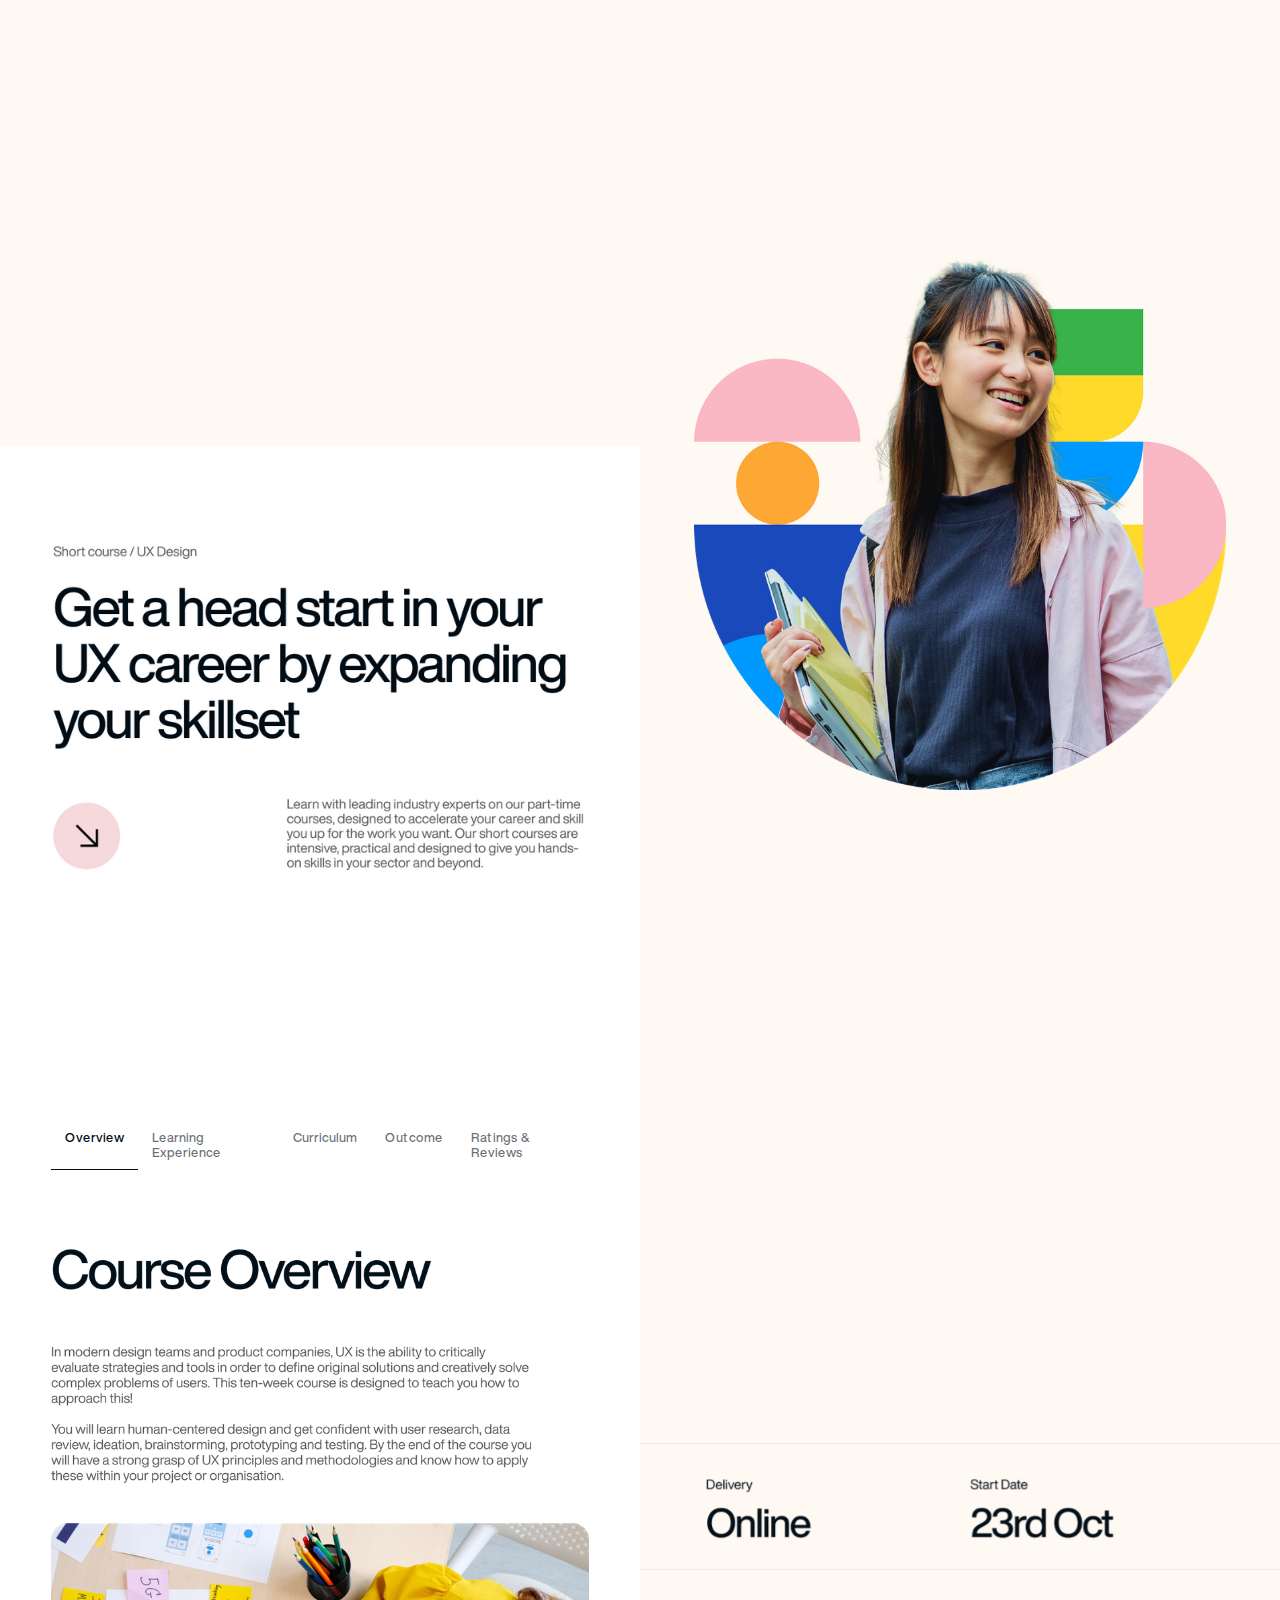
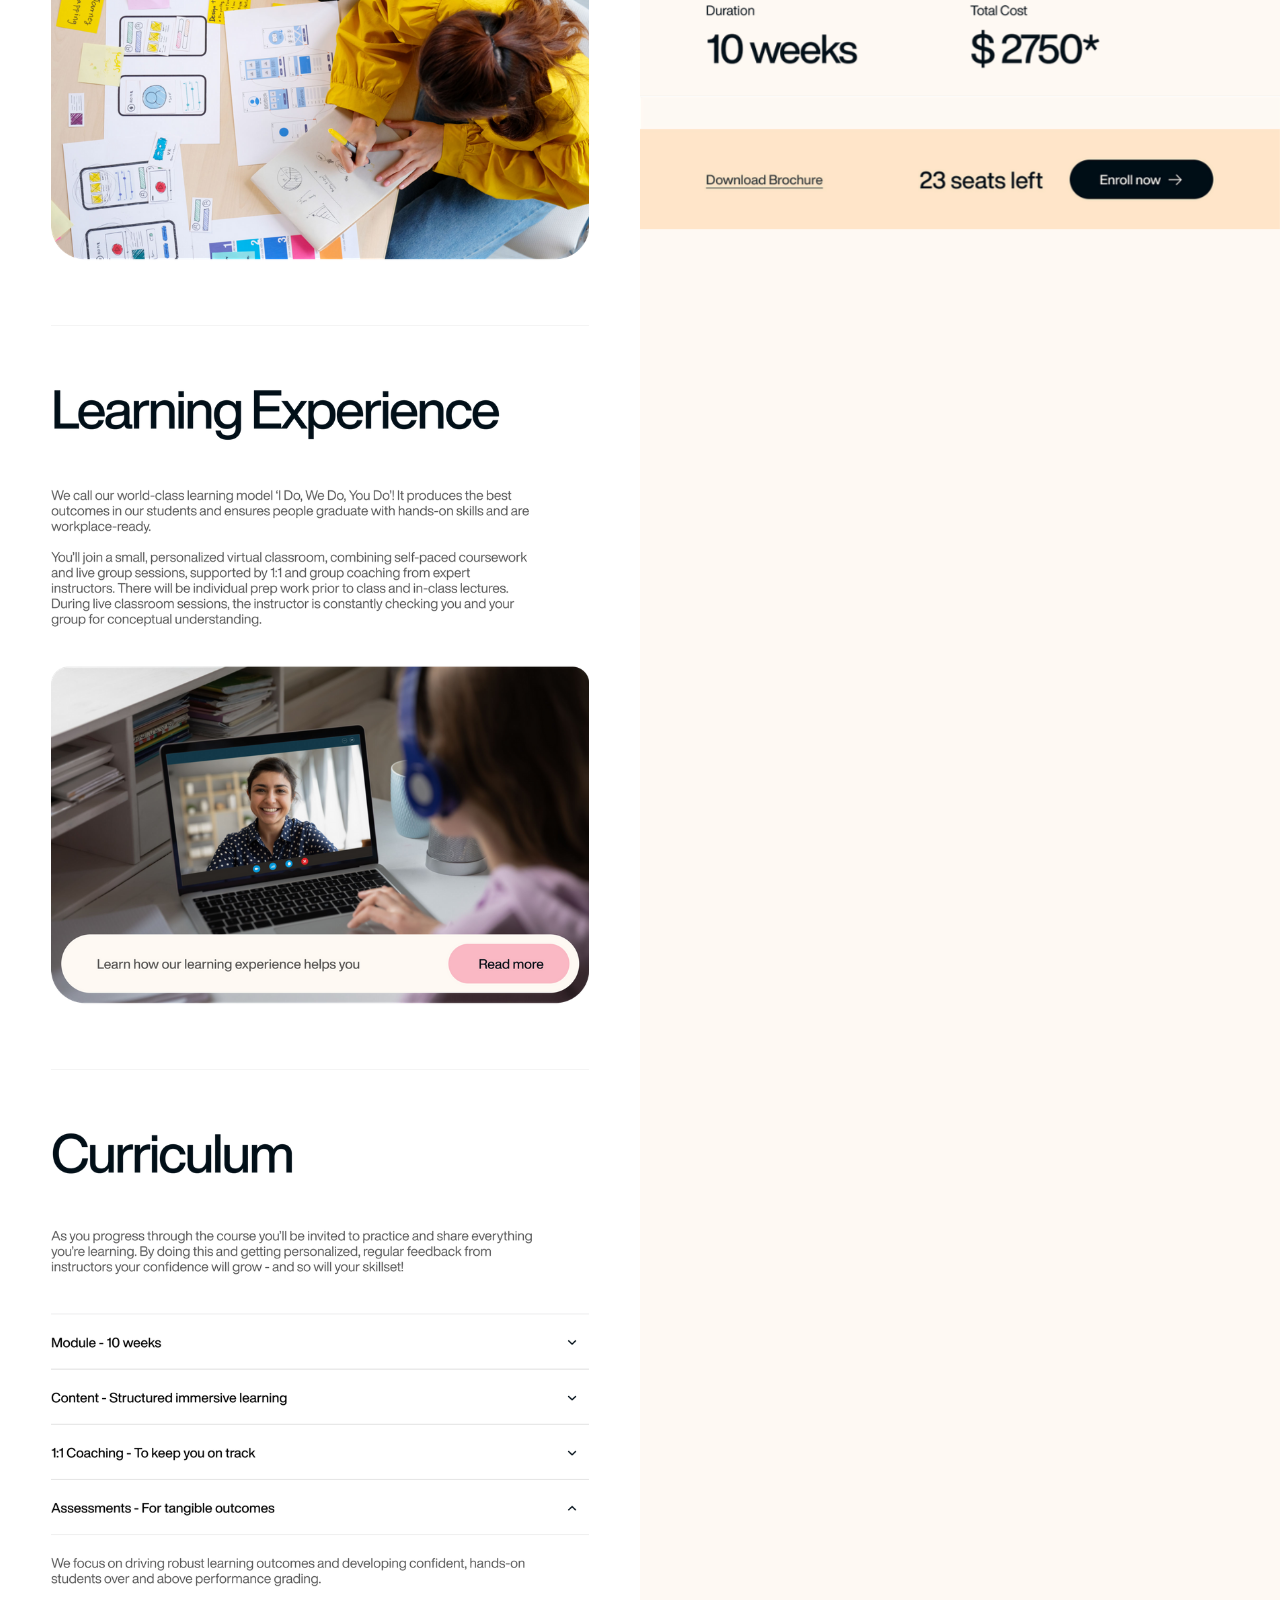
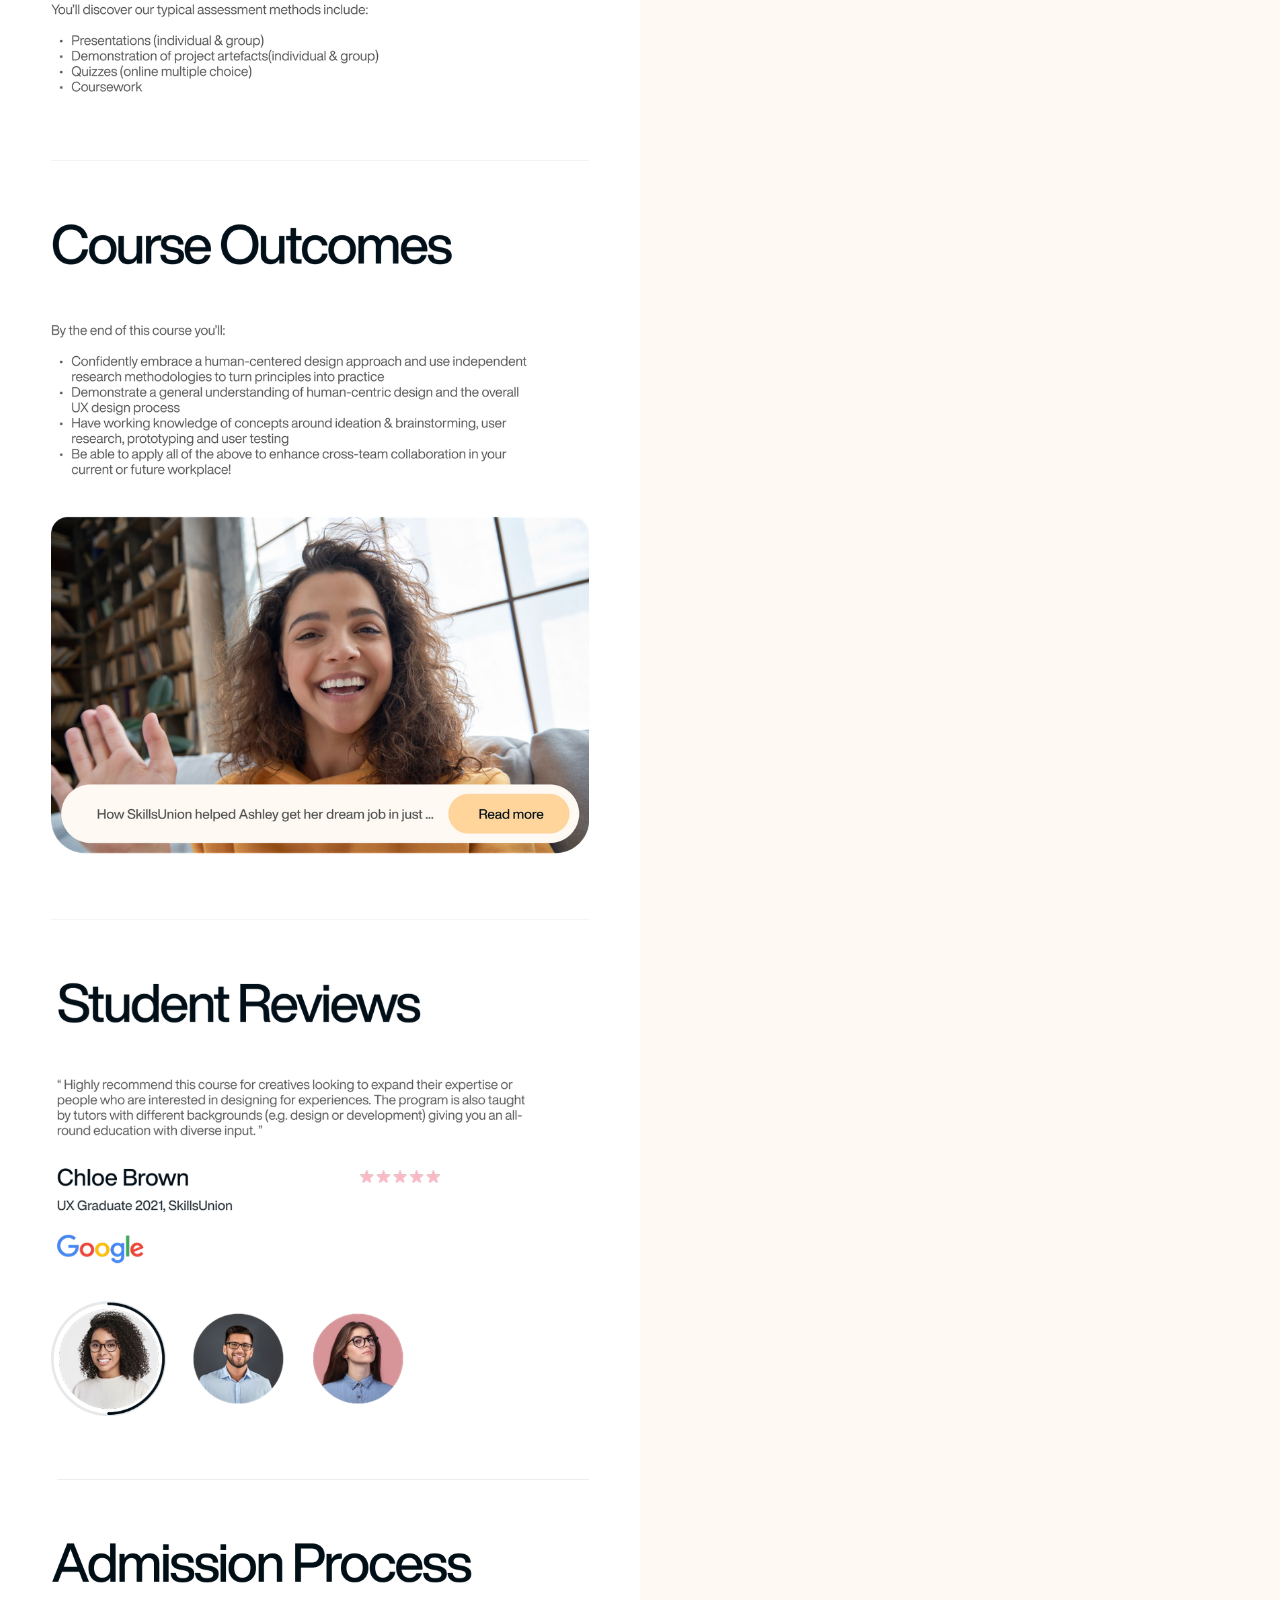
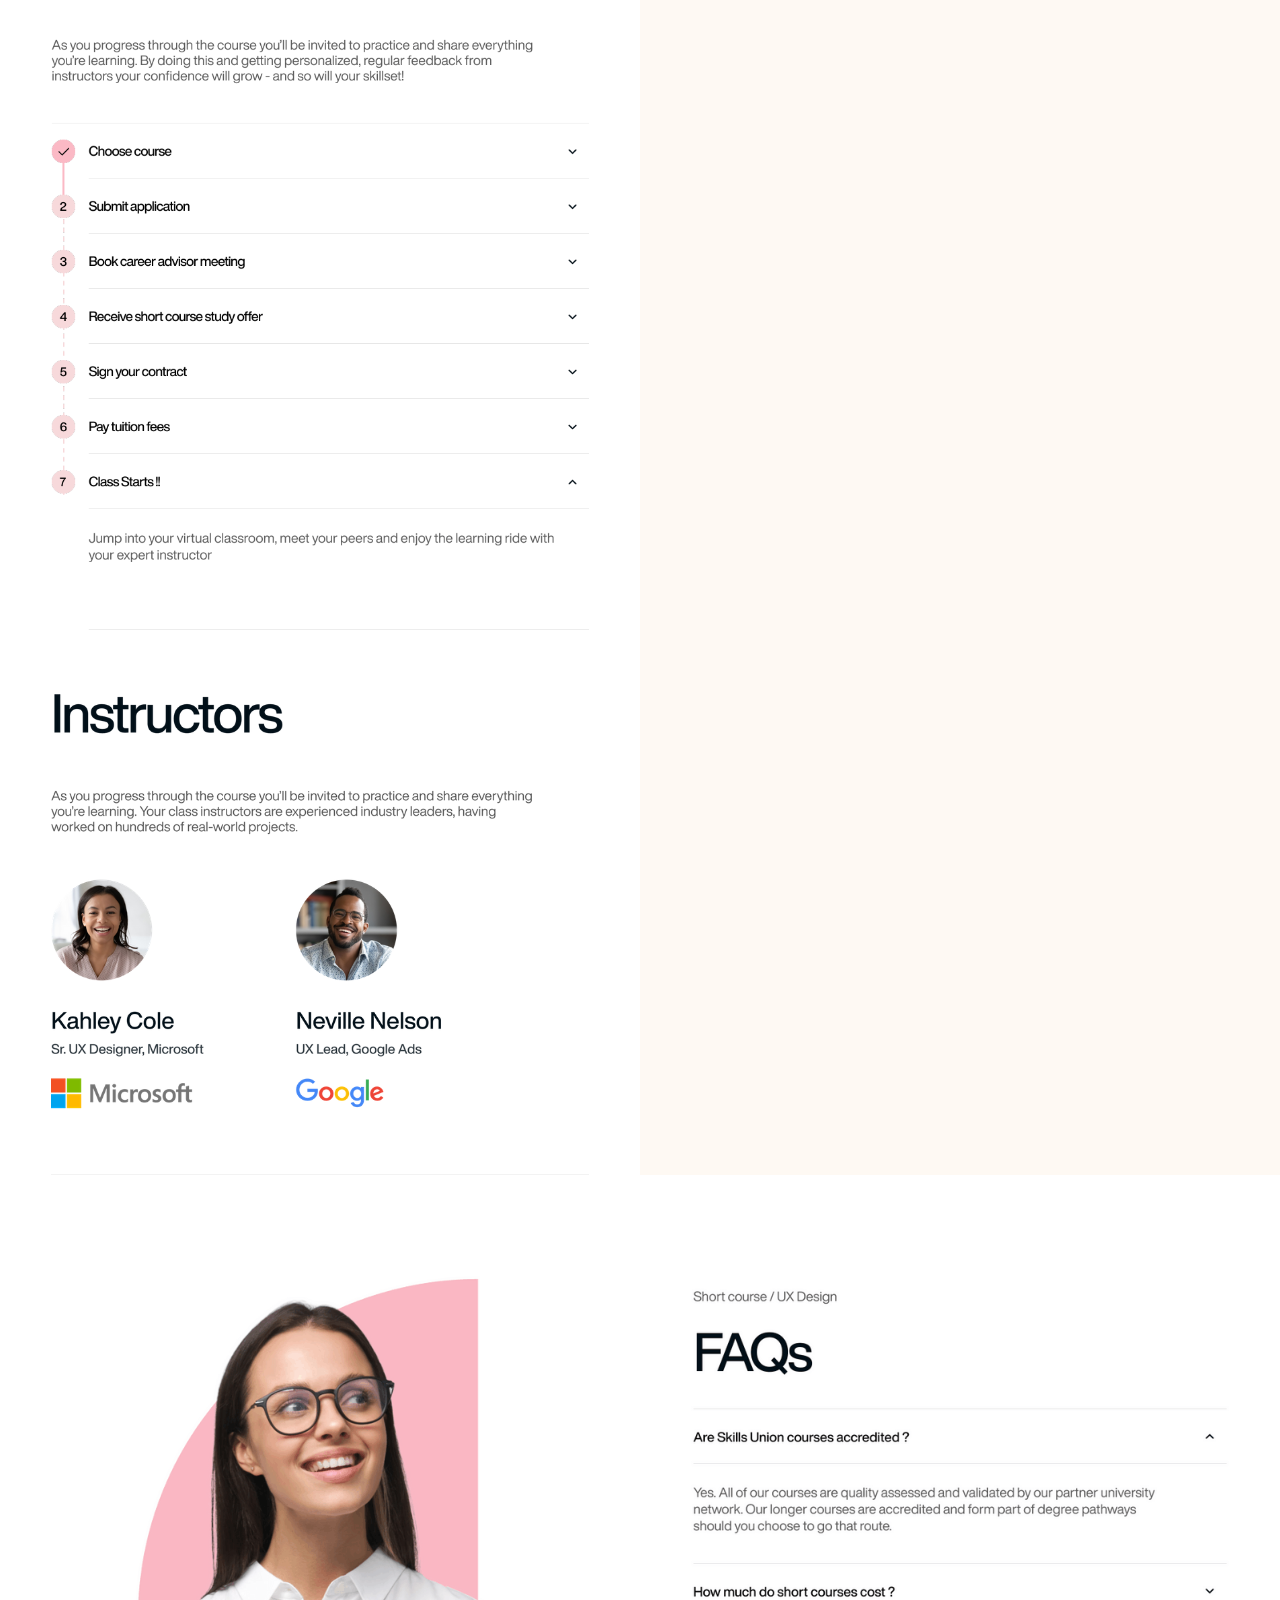
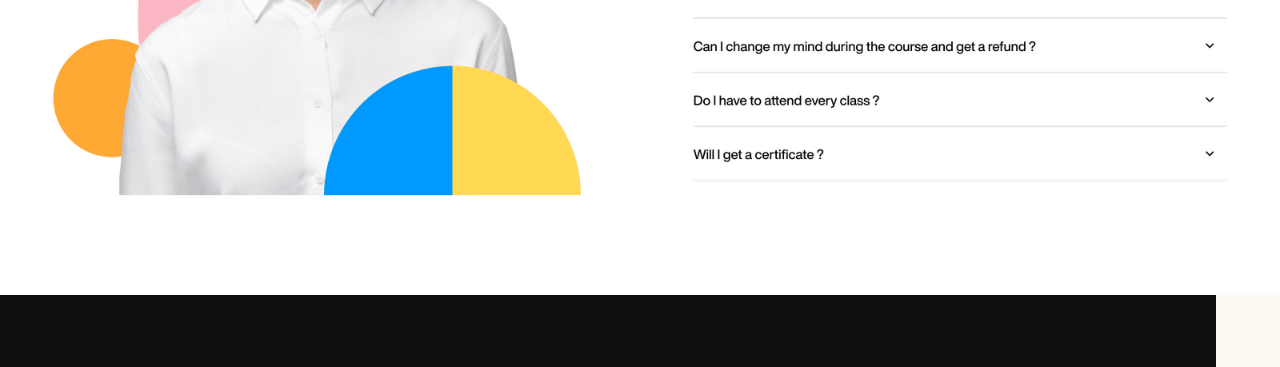
==== commit ad9ef2b7: "Add files via upload" ====
--- a/index.html
+++ b/index.html
@@ -1,4 +1,4 @@
-<!DOCTYPE html><!--  Last Published: Fri Oct 29 2021 22:25:11 GMT+0000 (Coordinated Universal Time)  -->
+<!DOCTYPE html><!--  Last Published: Sat Oct 30 2021 16:34:45 GMT+0000 (Coordinated Universal Time)  -->
 <html data-wf-page="617b8d3df0b5738145afc14b" data-wf-site="617b8d3df0b5734e56afc149" lang="en">
 <head>
   <meta charset="utf-8">
@@ -25,17 +25,17 @@
 </script>
 </head>
 <body class="body">
-  <div data-w-id="b73362d0-a5bd-68cd-44bc-f5a1585a197e" class="menu-holder"><img src="images/menu.png" loading="lazy" sizes="(max-width: 991px) 100vw, (max-width: 3822px) 90vw, 3440px" srcset="images/menu-p-500.png 500w, images/menu-p-800.png 800w, images/menu-p-1080.png 1080w, images/menu-p-1600.png 1600w, images/menu-p-2000.png 2000w, images/menu-p-2600.png 2600w, images/menu.png 3440w" alt="" class="menu"></div>
-  <div id="scroll-wrapper" class="smooth-scroll-wrapper">
+  <div data-w-id="b73362d0-a5bd-68cd-44bc-f5a1585a197e" class="header"><img src="images/menu-transparent.png" loading="lazy" sizes="(max-width: 991px) 100vw, (max-width: 3822px) 90vw, 3440px" srcset="images/menu-transparent.png 500w, images/menu-transparent.png 800w, images/menu-transparent.png 1080w, images/menu-transparent.png 1600w, images/menu-transparent.png 2000w, images/menu-transparent.png 2600w, images/menu-transparent.png 3440w" alt="" class="menu disable-select"></div>
+  <div id="scroll-wrapper" data-w-id="8a5ab1ad-e369-b3a5-1032-0a9bc52d3d41" class="smooth-scroll-wrapper">
     <div class="hero w-row">
       <div class="column-2 w-col w-col-6">
-        <div><img src="images/hero-headings.png" loading="lazy" sizes="(max-width: 991px) 100vw, (max-width: 3840px) 50vw, 1920px" srcset="images/hero-headings-p-500.png 500w, images/hero-headings-p-800.png 800w, images/hero-headings-p-1080.png 1080w, images/hero-headings.png 1920w" alt=""></div>
+        <div><img src="images/hero-headings.png" loading="lazy" sizes="(max-width: 991px) 100vw, 50vw" srcset="images/hero-headings-p-500.png 500w, images/hero-headings-p-800.png 800w, images/hero-headings-p-1080.png 1080w, images/hero-headings.png 1920w" alt="" class="disable-select"></div>
       </div>
-      <div class="column w-col w-col-6"><img src="images/hero-illustration.png" loading="lazy" sizes="(max-width: 991px) 100vw, 42vw" srcset="images/hero-illustration-p-500.png 500w, images/hero-illustration-p-800.png 800w, images/hero-illustration-p-1080.png 1080w, images/hero-illustration.png 1600w" alt="" class="image-2"></div>
+      <div class="column w-col w-col-6"><img src="images/hero-illustration.png" loading="lazy" sizes="(max-width: 991px) 100vw, 42vw" srcset="images/hero-illustration-p-500.png 500w, images/hero-illustration-p-800.png 800w, images/hero-illustration-p-1080.png 1080w, images/hero-illustration.png 1600w" alt="" class="image-2 disable-select"></div>
     </div>
     <div class="course-details w-row">
       <div class="column-3 w-col w-col-6">
-        <div data-current="Tab 1" data-easing="ease" data-duration-in="300" data-duration-out="100" class="tabs w-tabs">
+        <div data-w-id="ead48701-a8df-f98c-2c6e-66b8cd268815" data-current="Tab 1" data-easing="ease" data-duration-in="300" data-duration-out="100" class="tabs w-tabs">
           <div class="tabs-menu w-tab-menu">
             <a data-w-tab="Tab 1" class="tab-link-tab-1 w-inline-block w-tab-link w--current">
               <div class="text-block-4">Overview</div>
@@ -55,13 +55,13 @@
           </div>
           <div class="w-tab-content">
             <div data-w-tab="Tab 1" class="w-tab-pane w--tab-active">
-              <div class="cd-holder"><img src="images/cd1.png" loading="lazy" sizes="(max-width: 991px) 100vw, 50vw" srcset="images/cd1.png 500w, images/cd1.png 800w, images/cd1.png 1080w, images/cd1.png 1600w" alt="" class="cd"></div>
-              <div class="cd-holder"><img src="images/cd2.png" loading="lazy" sizes="(max-width: 991px) 100vw, 50vw" srcset="images/cd2.png 500w, images/cd2.png 800w, images/cd2.png 1080w, images/cd2.png 1600w" alt="" class="cd"></div>
-              <div class="cd-holder"><img src="images/cd3.png" loading="lazy" sizes="(max-width: 991px) 100vw, 50vw" srcset="images/cd3.png 500w, images/cd3.png 800w, images/cd3.png 1080w, images/cd3.png 1600w" alt="" class="cd"></div>
-              <div class="cd-holder"><img src="images/cd4.png" loading="lazy" sizes="(max-width: 991px) 100vw, 50vw" srcset="images/cd4.png 500w, images/cd4.png 800w, images/cd4.png 1080w, images/cd4.png 1600w" alt="" class="cd"></div>
-              <div class="cd-holder"><img src="images/cd5.png" loading="lazy" sizes="(max-width: 991px) 100vw, 50vw" srcset="images/cd5.png 500w, images/cd5.png 800w, images/cd5.png 1080w, images/cd5.png 1618w" alt="" class="cd"></div>
-              <div class="cd-holder"><img src="images/cd6.png" loading="lazy" sizes="(max-width: 991px) 100vw, 50vw" srcset="images/cd6.png 500w, images/cd6.png 800w, images/cd6.png 1080w, images/cd6.png 1601w" alt="" class="cd"></div>
-              <div class="cd-holder"><img src="images/cd7.png" loading="lazy" sizes="(max-width: 991px) 100vw, 50vw" srcset="images/cd7.png 500w, images/cd7.png 800w, images/cd7.png 1080w, images/cd7.png 1600w" alt="" class="cd"></div>
+              <div class="cd-holder"><img src="images/cd1.png" loading="lazy" sizes="(max-width: 991px) 100vw, 50vw" srcset="images/cd1-p-500.png 500w, images/cd1-p-800.png 800w, images/cd1-p-1080.png 1080w, images/cd1.png 1600w" alt="" class="cd disable-select"></div>
+              <div class="cd-holder"><img src="images/cd2.png" loading="lazy" sizes="(max-width: 991px) 100vw, 50vw" srcset="images/cd2-p-500.png 500w, images/cd2-p-800.png 800w, images/cd2-p-1080.png 1080w, images/cd2.png 1600w" alt="" class="cd disable-select"></div>
+              <div class="cd-holder"><img src="images/cd3.png" loading="lazy" sizes="(max-width: 991px) 100vw, 50vw" srcset="images/cd3-p-500.png 500w, images/cd3-p-800.png 800w, images/cd3-p-1080.png 1080w, images/cd3.png 1600w" alt="" class="cd disable-select"></div>
+              <div class="cd-holder"><img src="images/cd4.png" loading="lazy" sizes="(max-width: 991px) 100vw, 50vw" srcset="images/cd4-p-500.png 500w, images/cd4-p-800.png 800w, images/cd4-p-1080.png 1080w, images/cd4.png 1600w" alt="" class="cd disable-select"></div>
+              <div class="cd-holder"><img src="images/cd5.png" loading="lazy" sizes="(max-width: 991px) 100vw, 50vw" srcset="images/cd5-p-500.png 500w, images/cd5-p-800.png 800w, images/cd5-p-1080.png 1080w, images/cd5.png 1618w" alt="" class="cd disable-select"></div>
+              <div class="cd-holder"><img src="images/cd6.png" loading="lazy" sizes="(max-width: 991px) 100vw, 50vw" srcset="images/cd6-p-500.png 500w, images/cd6-p-800.png 800w, images/cd6-p-1080.png 1080w, images/cd6.png 1601w" alt="" class="cd disable-select"></div>
+              <div class="cd-holder"><img src="images/cd7.png" loading="lazy" sizes="(max-width: 991px) 100vw, 50vw" srcset="images/cd7-p-500.png 500w, images/cd7-p-800.png 800w, images/cd7-p-1080.png 1080w, images/cd7.png 1600w" alt="" class="cd disable-select"></div>
             </div>
             <div data-w-tab="Tab 2" class="w-tab-pane"></div>
             <div data-w-tab="Tab 3" class="w-tab-pane"></div>
@@ -70,9 +70,10 @@
           </div>
         </div>
       </div>
-      <div class="column-4 w-col w-col-6"><img src="images/key-details-panel.png" loading="lazy" sizes="(max-width: 991px) 100vw, (max-width: 3840px) 50vw, 1920px" srcset="images/key-details-panel-p-500.png 500w, images/key-details-panel-p-800.png 800w, images/key-details-panel-p-1080.png 1080w, images/key-details-panel.png 1920w" alt="" class="image-5"></div>
+      <div class="column-4 w-col w-col-6"><img src="images/key-details-panel.png" loading="lazy" sizes="(max-width: 991px) 100vw, 50vw" srcset="images/key-details-panel-p-500.png 500w, images/key-details-panel-p-800.png 800w, images/key-details-panel-p-1080.png 1080w, images/key-details-panel.png 1920w" alt="" class="key-details disable-select"></div>
     </div>
-    <div class="faq"><img src="images/faq-section.png" loading="lazy" sizes="100vw" srcset="images/faq-section-p-500.png 500w, images/faq-section-p-800.png 800w, images/faq-section-p-1080.png 1080w, images/faq-section-p-1600.png 1600w, images/faq-section-p-2000.png 2000w, images/faq-section-p-2600.png 2600w, images/faq-section-p-3200.png 3200w, images/faq-section.png 3840w" alt="" class="image-3"></div>
+    <div class="faq"><img src="images/faq-section.png" loading="lazy" sizes="100vw" srcset="images/faq-section-p-500.png 500w, images/faq-section-p-800.png 800w, images/faq-section-p-1080.png 1080w, images/faq-section-p-1600.png 1600w, images/faq-section-p-2000.png 2000w, images/faq-section-p-2600.png 2600w, images/faq-section-p-3200.png 3200w, images/faq-section.png 3840w" alt="" class="faq-img disable-select"></div>
+    <div class="empty"></div>
   </div>
   <div class="body-style-edits w-embed">
     <style>
@@ -138,6 +139,7 @@
     <h1 class="not-available tablet">As of now, there’s no prototype available for Tablets<br><br>Please use your desktop/laptop to view this prototype</h1>
     <h1 class="not-available mobile">As of now, there’s no prototype available for mobile devices<br><br>Please use your desktop/laptop to view this prototype<br></h1>
   </div>
+  <div class="footer-holder"><img src="images/footer.png" loading="lazy" sizes="(max-width: 1919px) 100vw, 1920px" srcset="images/footer.png 500w, images/footer.png 800w, images/footer.png 1080w, images/footer.png 1920w" alt="" class="footer"></div>
   <script src="https://d3e54v103j8qbb.cloudfront.net/js/jquery-3.5.1.min.dc5e7f18c8.js?site=617b8d3df0b5734e56afc149" type="text/javascript" integrity="sha256-9/aliU8dGd2tb6OSsuzixeV4y/faTqgFtohetphbbj0=" crossorigin="anonymous"></script>
   <script src="js/su2test.js" type="text/javascript"></script>
   <!-- [if lte IE 9]><script src="https://cdnjs.cloudflare.com/ajax/libs/placeholders/3.0.2/placeholders.min.js"></script><![endif] -->
@@ -147,5 +149,15 @@
   window.scrollTo(0, 0);
 }
 </script>
+  <script>
+	$(window).on("scroll", function() {
+    if($(window).scrollTop() > 50) {
+        $(".header").addClass("active");
+    } else {
+        //remove the background property so it comes transparent again (defined in your css)
+       $(".header").removeClass("active");
+    }
+});
+</script>
 </body>
 </html>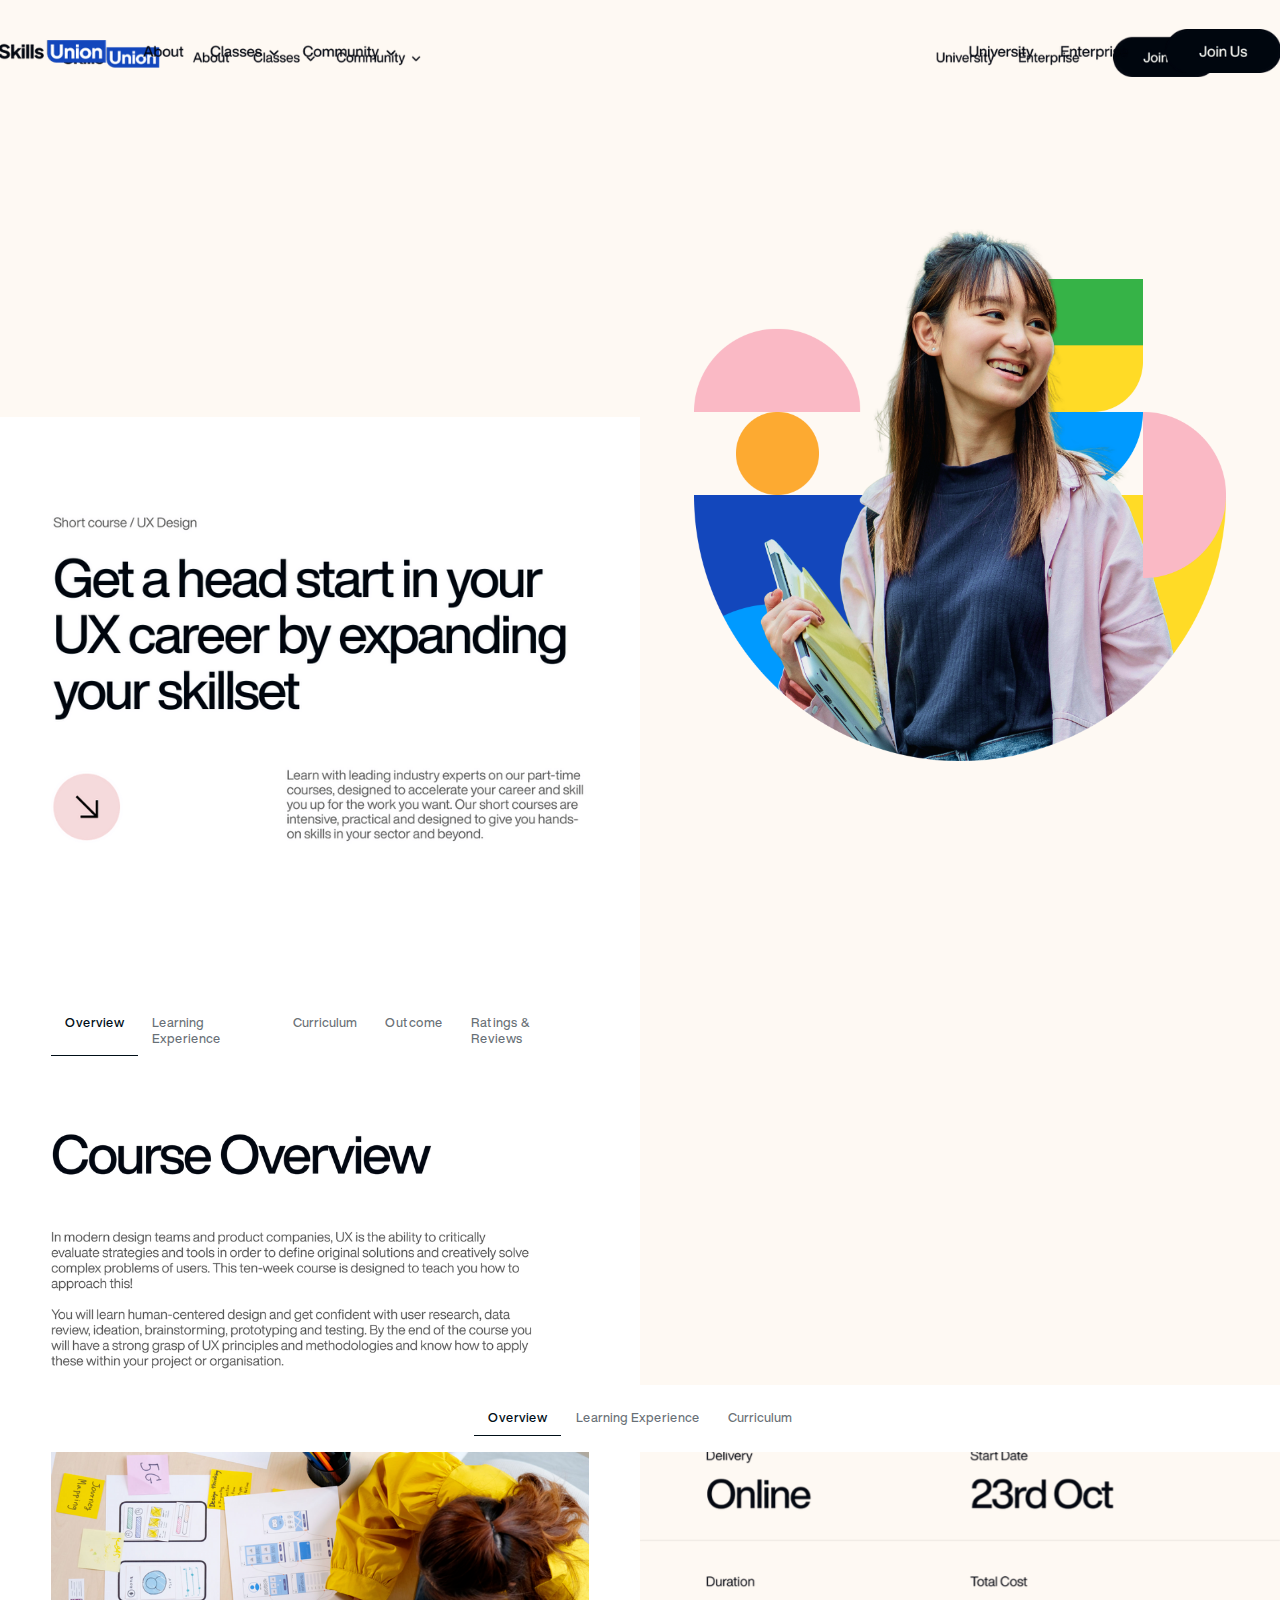
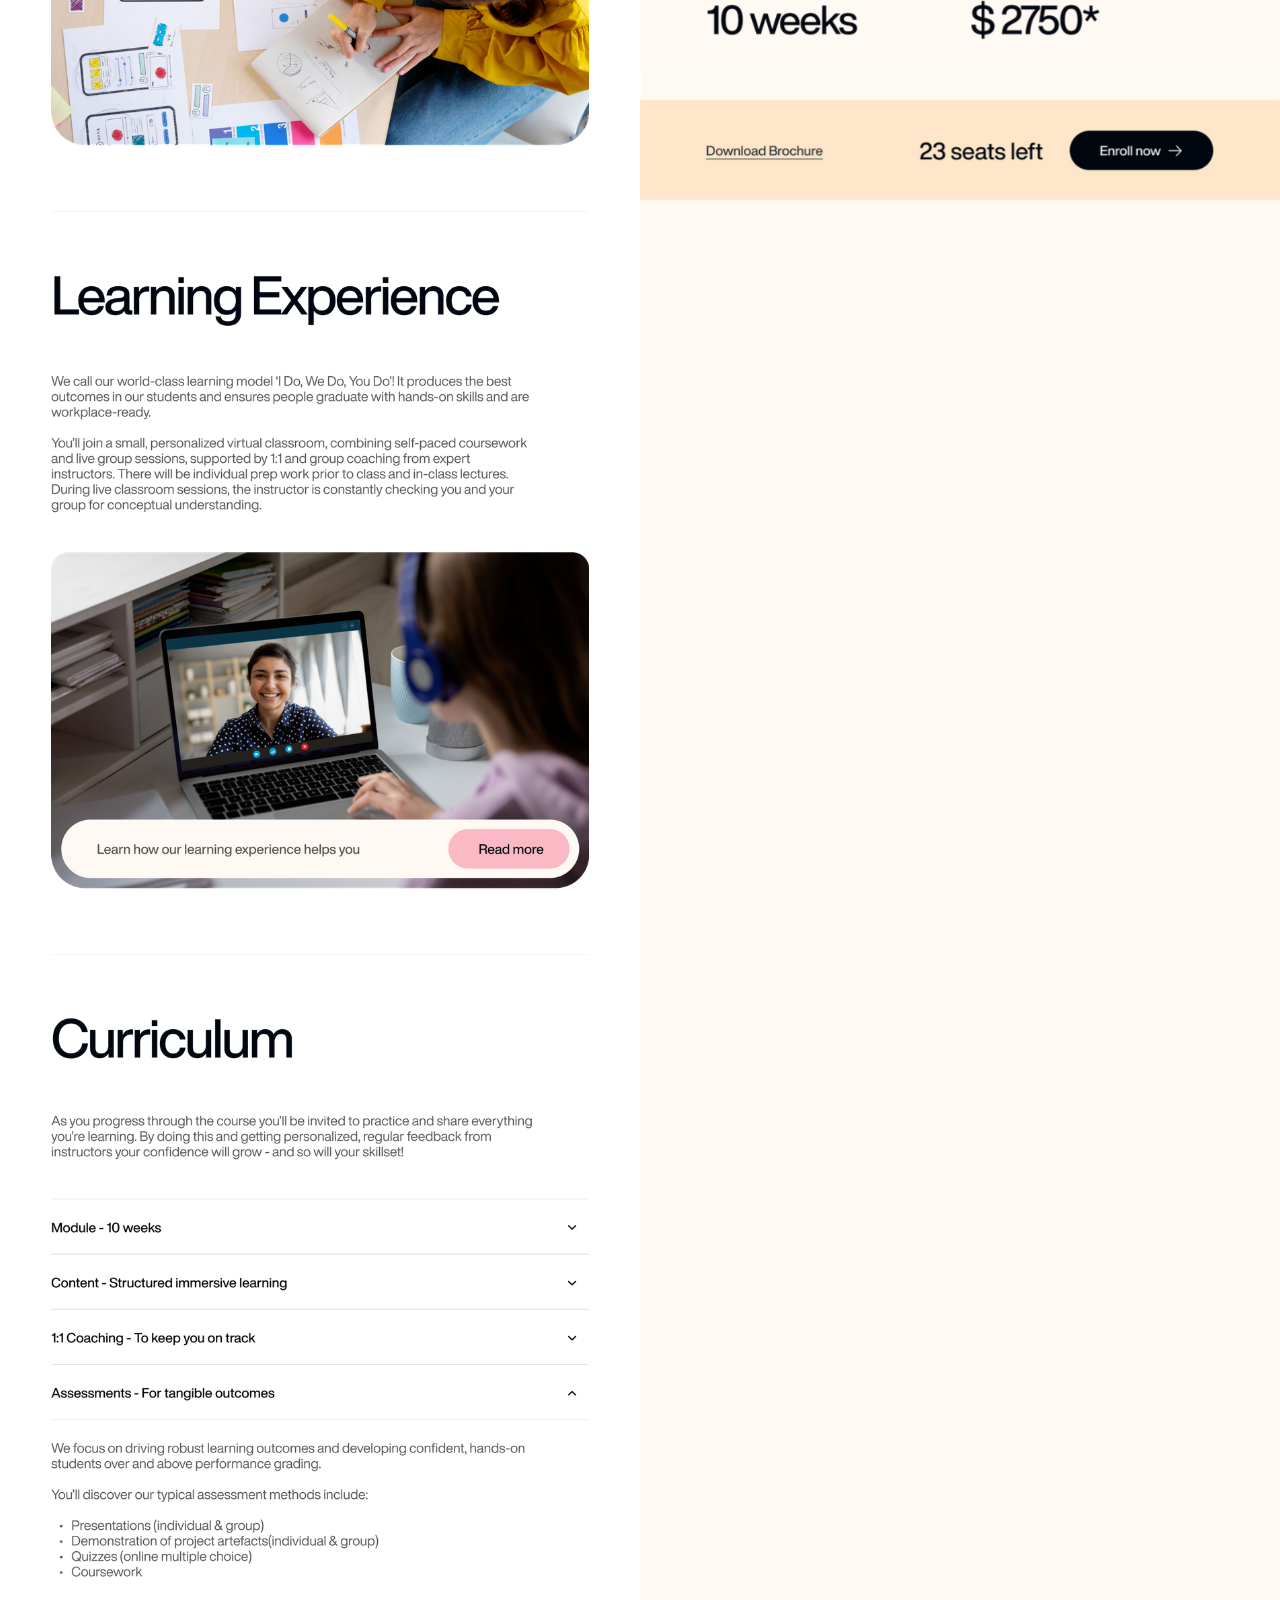
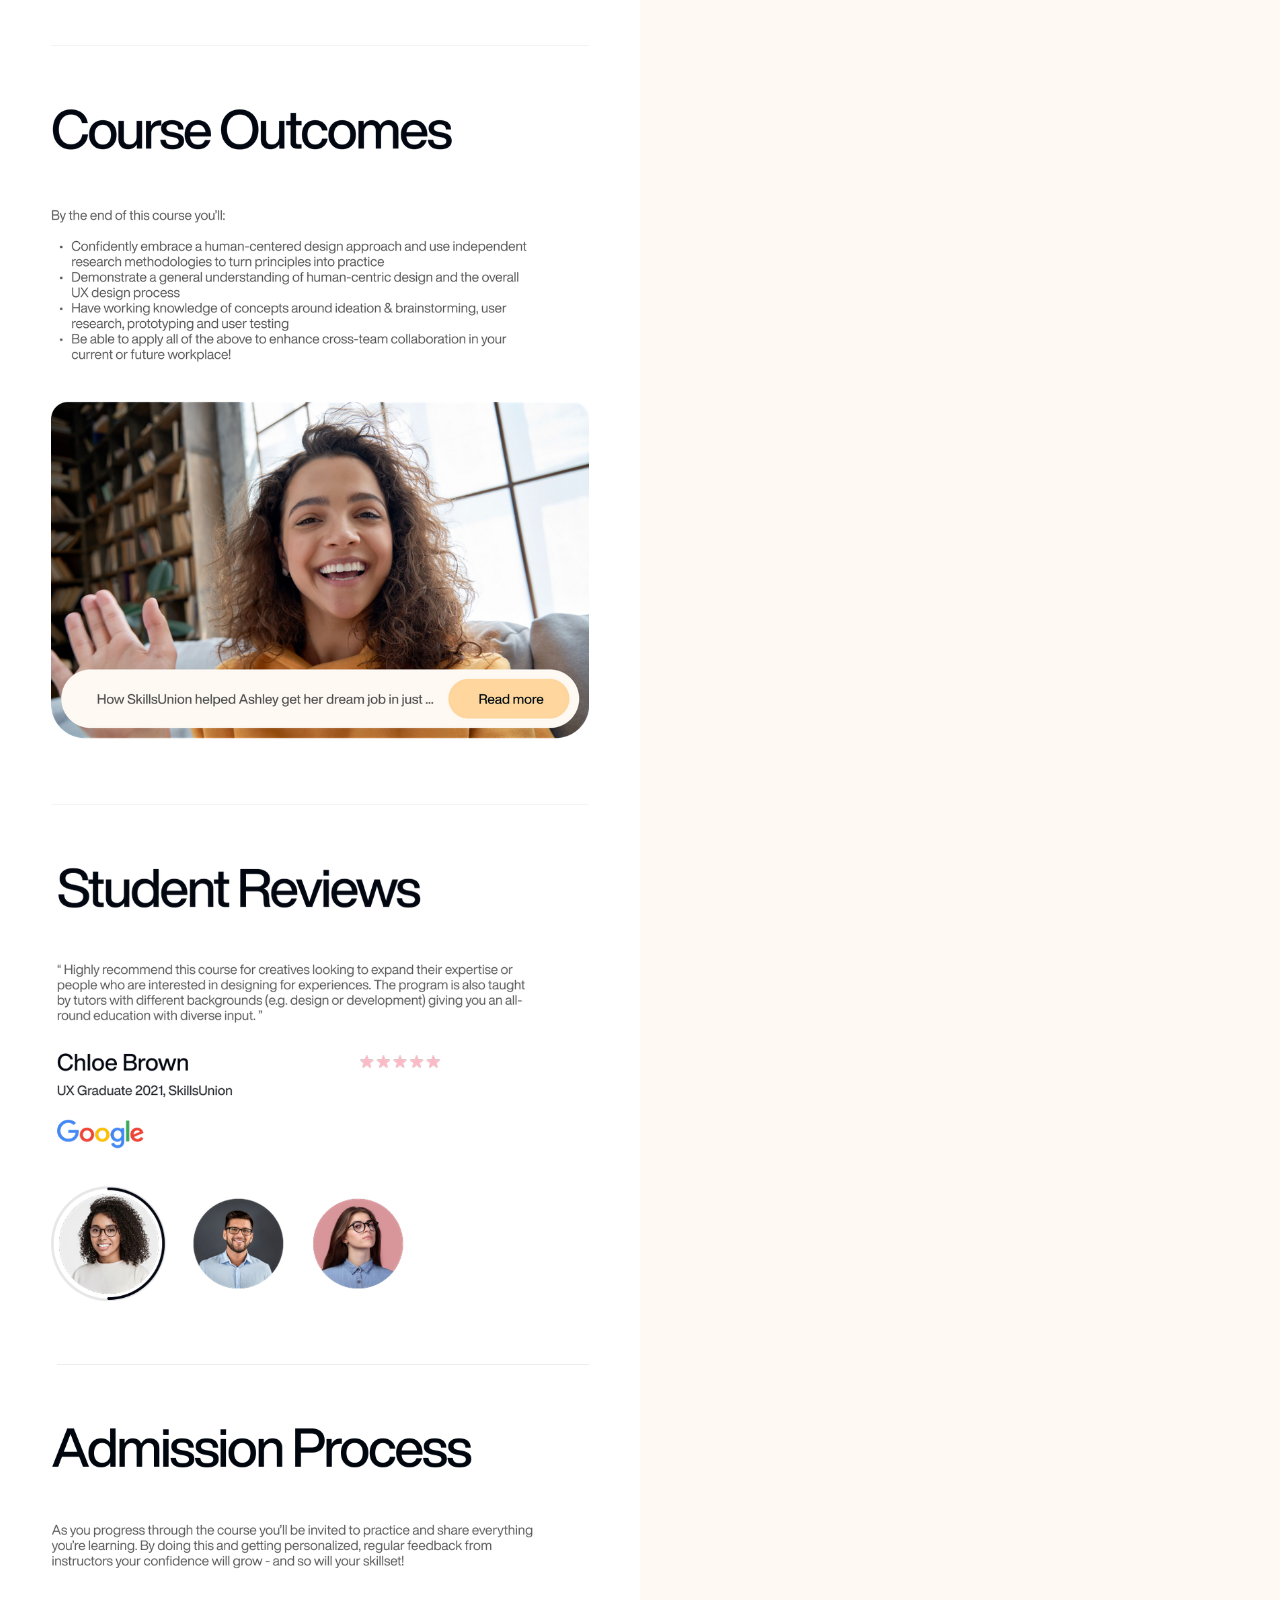
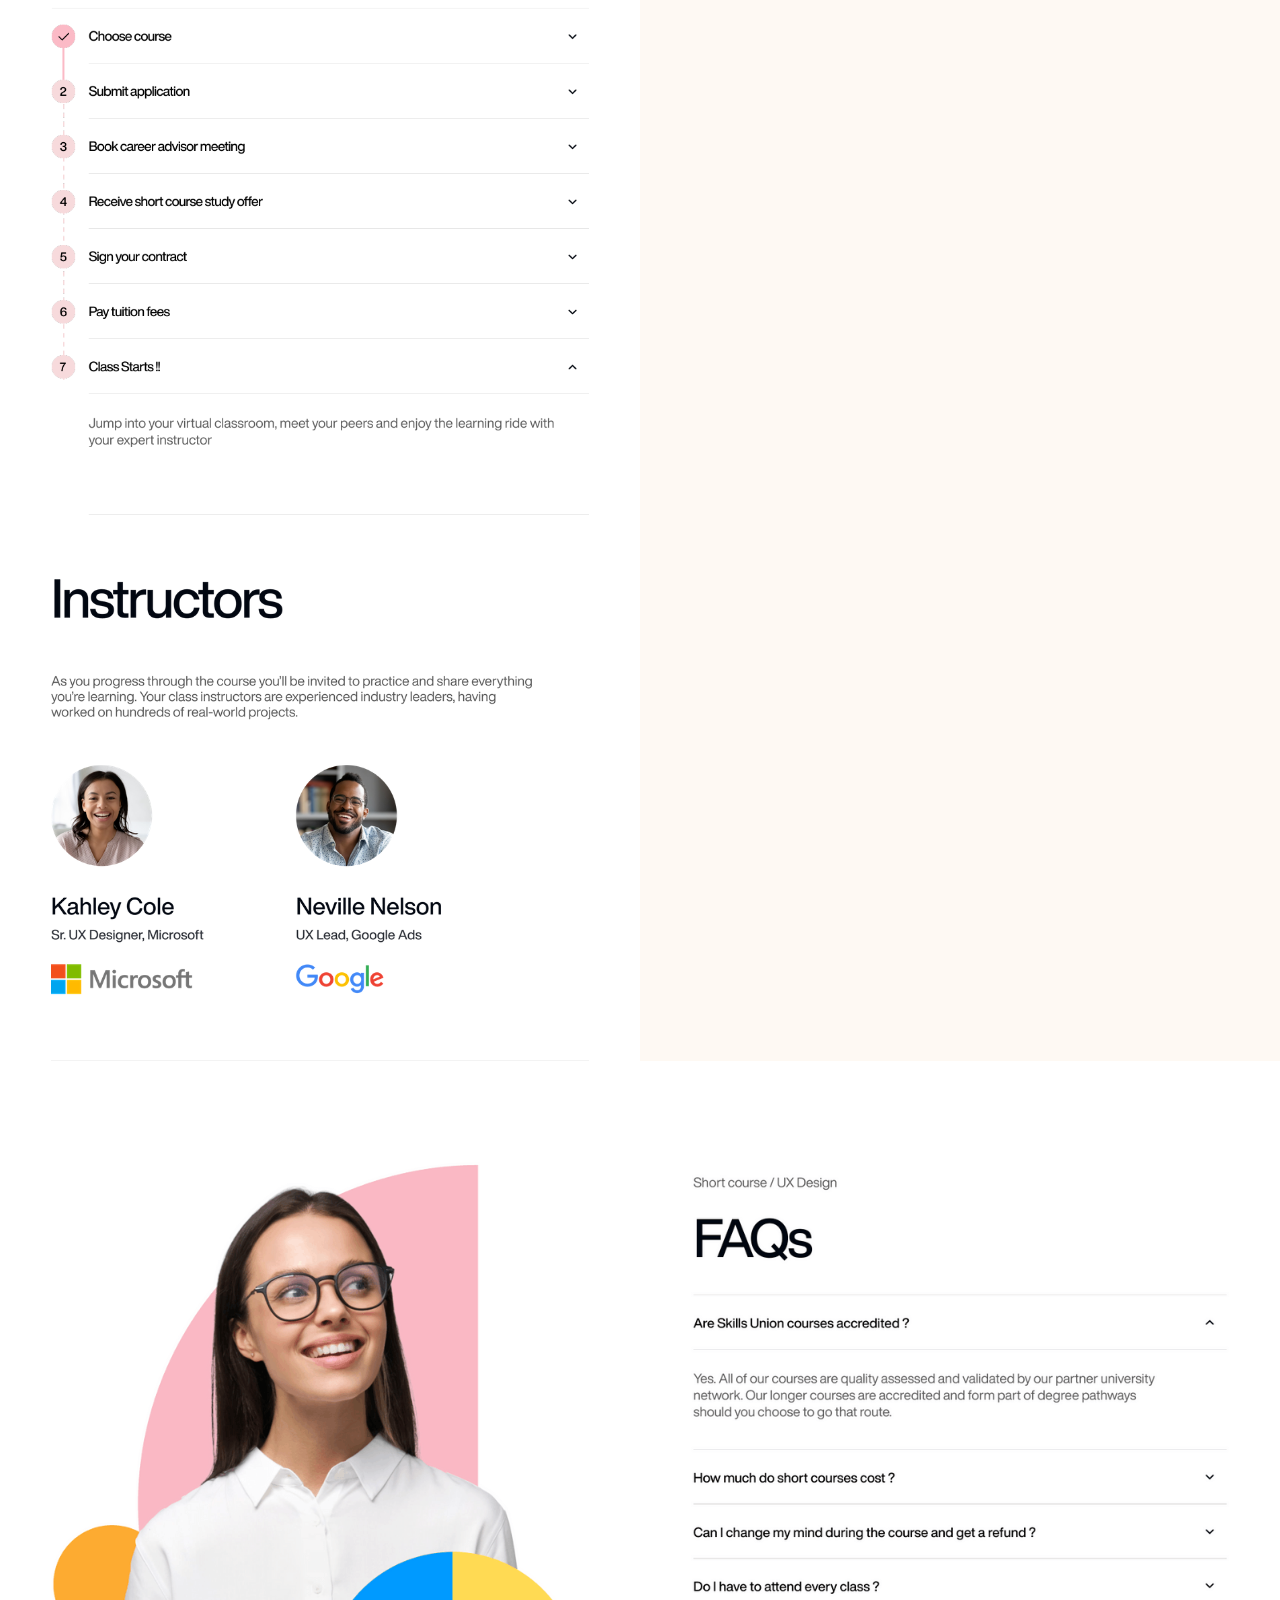
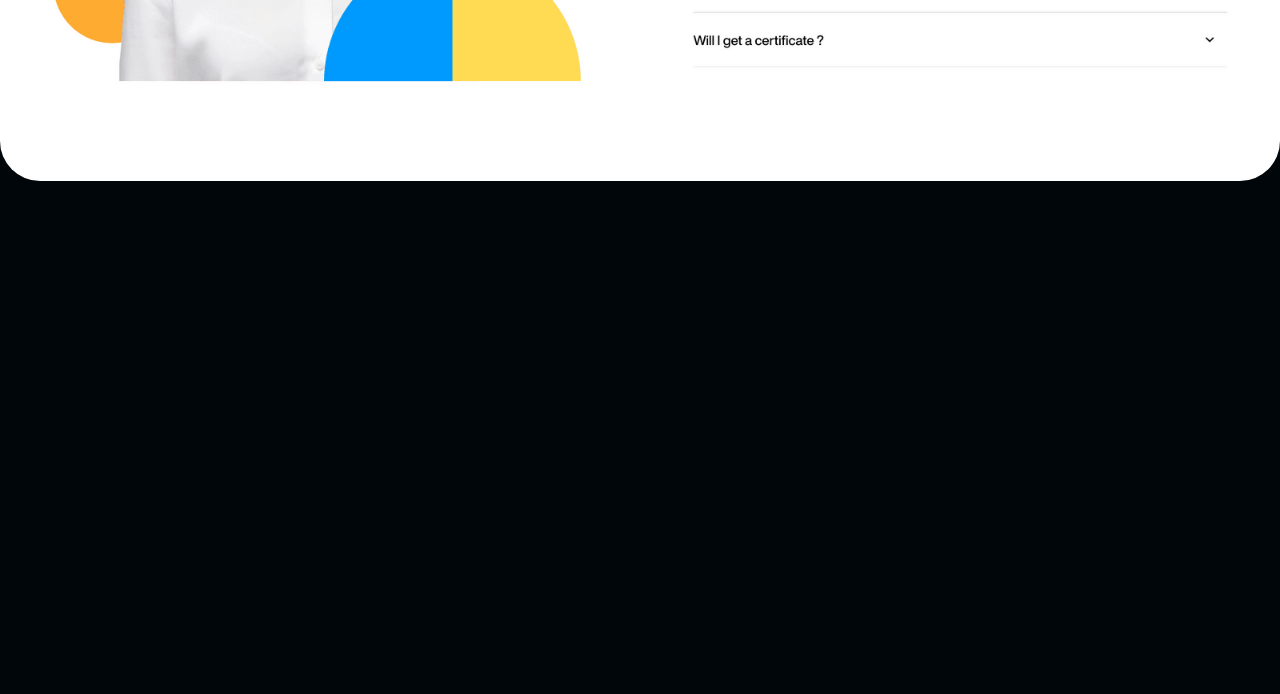
==== commit e5f62279: "Add files via upload" ====
--- a/index.html
+++ b/index.html
@@ -1,4 +1,4 @@
-<!DOCTYPE html><!--  Last Published: Sat Oct 30 2021 16:34:45 GMT+0000 (Coordinated Universal Time)  -->
+<!DOCTYPE html><!--  Last Published: Tue Nov 02 2021 07:26:44 GMT+0000 (Coordinated Universal Time)  -->
 <html data-wf-page="617b8d3df0b5738145afc14b" data-wf-site="617b8d3df0b5734e56afc149" lang="en">
 <head>
   <meta charset="utf-8">
@@ -25,7 +25,7 @@
 </script>
 </head>
 <body class="body">
-  <div data-w-id="b73362d0-a5bd-68cd-44bc-f5a1585a197e" class="header"><img src="images/menu-transparent.png" loading="lazy" sizes="(max-width: 991px) 100vw, (max-width: 3822px) 90vw, 3440px" srcset="images/menu-transparent.png 500w, images/menu-transparent.png 800w, images/menu-transparent.png 1080w, images/menu-transparent.png 1600w, images/menu-transparent.png 2000w, images/menu-transparent.png 2600w, images/menu-transparent.png 3440w" alt="" class="menu disable-select"></div>
+  <div data-w-id="b73362d0-a5bd-68cd-44bc-f5a1585a197e" class="header"><img src="images/menu-transparent.png" loading="lazy" sizes="(max-width: 991px) 100vw, (max-width: 3822px) 90vw, 3440px" srcset="images/menu-transparent-p-500.png 500w, images/menu-transparent-p-800.png 800w, images/menu-transparent-p-1080.png 1080w, images/menu-transparent-p-1600.png 1600w, images/menu-transparent-p-2000.png 2000w, images/menu-transparent-p-2600.png 2600w, images/menu-transparent.png 3440w" alt="" class="menu disable-select"></div>
   <div id="scroll-wrapper" data-w-id="8a5ab1ad-e369-b3a5-1032-0a9bc52d3d41" class="smooth-scroll-wrapper">
     <div class="hero w-row">
       <div class="column-2 w-col w-col-6">
@@ -139,7 +139,48 @@
     <h1 class="not-available tablet">As of now, there’s no prototype available for Tablets<br><br>Please use your desktop/laptop to view this prototype</h1>
     <h1 class="not-available mobile">As of now, there’s no prototype available for mobile devices<br><br>Please use your desktop/laptop to view this prototype<br></h1>
   </div>
-  <div class="footer-holder"><img src="images/footer.png" loading="lazy" sizes="(max-width: 1919px) 100vw, 1920px" srcset="images/footer.png 500w, images/footer.png 800w, images/footer.png 1080w, images/footer.png 1920w" alt="" class="footer"></div>
+  <div class="footer-holder"><img src="images/footer.png" loading="lazy" sizes="(max-width: 1919px) 100vw, 1920px" srcset="images/footer-p-500.png 500w, images/footer-p-800.png 800w, images/footer-p-1080.png 1080w, images/footer.png 1920w" alt="" class="footer"></div>
+  <div class="header-mobile"><img src="images/menu-transparent.png" loading="lazy" sizes="100vw" srcset="images/menu-transparent-p-500.png 500w, images/menu-transparent-p-800.png 800w, images/menu-transparent-p-1080.png 1080w, images/menu-transparent-p-1600.png 1600w, images/menu-transparent-p-2000.png 2000w, images/menu-transparent-p-2600.png 2600w, images/menu-transparent.png 3440w" alt="" class="menu disable-select"><img src="images/mobile-menu-transparent2.png" loading="lazy" sizes="(max-width: 479px) 90vw, 100vw" srcset="images/mobile-menu-transparent2.png 500w, images/mobile-menu-transparent2.png 670w" alt="" class="mobile-menu disable-select"></div>
+  <div class="mobile-only">
+    <div class="wf-section"></div>
+    <div class="mobile-hero-section wf-section">
+      <div class="div-block-8"><img src="images/hero-illustration.png" loading="lazy" sizes="(max-width: 479px) 88vw, 100vw" srcset="images/hero-illustration-p-500.png 500w, images/hero-illustration-p-800.png 800w, images/hero-illustration-p-1080.png 1080w, images/hero-illustration.png 1600w" alt="" class="image-5"></div>
+      <div class="hero-mobile-heading"><img src="images/mobile-hero-headings.png" loading="lazy" alt=""></div>
+    </div>
+    <div style="-webkit-transform:translate3d(0, 10vh, 0) scale3d(1, 1, 1) rotateX(0) rotateY(0) rotateZ(0) skew(0, 0);-moz-transform:translate3d(0, 10vh, 0) scale3d(1, 1, 1) rotateX(0) rotateY(0) rotateZ(0) skew(0, 0);-ms-transform:translate3d(0, 10vh, 0) scale3d(1, 1, 1) rotateX(0) rotateY(0) rotateZ(0) skew(0, 0);transform:translate3d(0, 10vh, 0) scale3d(1, 1, 1) rotateX(0) rotateY(0) rotateZ(0) skew(0, 0)" class="mobile-cta"><img src="images/mobile-cta2.png" loading="lazy" sizes="100vw" srcset="images/mobile-cta2.png 500w, images/mobile-cta2.png 750w" alt=""></div>
+    <div data-w-id="bb25a86f-f662-228b-0a1e-82e77fe0f08b" class="section wf-section">
+      <div data-current="Tab 1" data-easing="ease" data-duration-in="300" data-duration-out="100" class="tabs-mobile w-tabs">
+        <div class="tabs-menu w-tab-menu">
+          <a data-w-tab="Tab 1" class="tab-link-tab-1 w-inline-block w-tab-link w--current">
+            <div class="text-block-4">Overview</div>
+          </a>
+          <a data-w-tab="Tab 2" class="tab-link-tab-2 w-inline-block w-tab-link">
+            <div class="text-block-5">Learning Experience</div>
+          </a>
+          <a data-w-tab="Tab 3" class="tab-link-tab-3 w-inline-block w-tab-link">
+            <div class="text-block-6">Curriculum</div>
+          </a>
+        </div>
+        <div class="w-tab-content">
+          <div data-w-tab="Tab 1" class="w-tab-pane w--tab-active">
+            <div class="cd-holder overview-mobile"><img src="images/overview-mobile.png" loading="lazy" sizes="100vw" srcset="images/overview-mobile.png 500w, images/overview-mobile.png 750w" alt="" class="cd disable-select"></div>
+            <div class="cd-holder"><img src="images/learning-exp-mobile.png" loading="lazy" sizes="100vw" srcset="images/learning-exp-mobile.png 500w, images/learning-exp-mobile.png 750w" alt="" class="cd disable-select"></div>
+            <div class="cd-holder"><img src="images/curriculum-mobile.png" loading="lazy" sizes="100vw" srcset="images/curriculum-mobile.png 500w, images/curriculum-mobile.png 750w" alt="" class="cd disable-select"></div>
+            <div class="cd-holder"><img src="images/outcomes-mobile.png" loading="lazy" sizes="100vw" srcset="images/outcomes-mobile.png 500w, images/outcomes-mobile.png 750w" alt="" class="cd disable-select"></div>
+            <div class="cd-holder"><img src="images/reviews-mobile.png" loading="lazy" alt="" class="cd disable-select"></div>
+            <div class="cd-holder"><img src="images/admission-process-mobile.png" loading="lazy" sizes="100vw" srcset="images/admission-process-mobile.png 500w, images/admission-process-mobile.png 750w" alt="" class="cd disable-select"></div>
+          </div>
+          <div data-w-tab="Tab 2" class="w-tab-pane"></div>
+          <div data-w-tab="Tab 3" class="w-tab-pane"></div>
+        </div>
+      </div>
+    </div>
+    <div class="cd-holder"><img src="images/instructors-mobile.png" loading="lazy" sizes="100vw" srcset="images/instructors-mobile.png 500w, images/instructors-mobile.png 750w" alt="" class="cd disable-select no-radius"></div>
+    <div class="cd-holder key-details-mobile"><img src="images/key-features-mobile.png" loading="lazy" sizes="100vw" srcset="images/key-features-mobile.png 500w, images/key-features-mobile.png 750w" alt="" class="cd disable-select no-radius"></div>
+    <div data-w-id="955c226f-7b65-83ea-9943-011593b5efc6" class="faq-mobile"><img src="images/faq-mobile.png" loading="lazy" sizes="100vw" srcset="images/faq-mobile.png 500w, images/faq-mobile.png 750w" alt="" class="cd disable-select"></div>
+    <div class="empty"></div>
+    <div class="mobile-footer-holder"><img src="images/footer-mobile.png" loading="lazy" sizes="100vw" srcset="images/footer-mobile.png 500w, images/footer-mobile.png 750w" alt=""></div>
+  </div>
   <script src="https://d3e54v103j8qbb.cloudfront.net/js/jquery-3.5.1.min.dc5e7f18c8.js?site=617b8d3df0b5734e56afc149" type="text/javascript" integrity="sha256-9/aliU8dGd2tb6OSsuzixeV4y/faTqgFtohetphbbj0=" crossorigin="anonymous"></script>
   <script src="js/su2test.js" type="text/javascript"></script>
   <!-- [if lte IE 9]><script src="https://cdnjs.cloudflare.com/ajax/libs/placeholders/3.0.2/placeholders.min.js"></script><![endif] -->
@@ -158,6 +199,14 @@
        $(".header").removeClass("active");
     }
 });
+$(window).on("scroll", function() {
+    if($(window).scrollTop() > 50) {
+        $(".header-mobile").addClass("active");
+    } else {
+        //remove the background property so it comes transparent again (defined in your css)
+       $(".header-mobile").removeClass("active");
+    }
+});
 </script>
 </body>
 </html>--- a/css/su2test.css
+++ b/css/su2test.css
@@ -1,6 +1,6 @@
 .body {
   overflow: visible;
-  background-color: #fef9f3;
+  background-color: #00060a;
   font-family: Helveticanowdisplay, sans-serif;
   font-size: 1vw;
   line-height: 1.25;
@@ -24,6 +24,7 @@
   -webkit-align-items: flex-end;
   -ms-flex-align: end;
   align-items: flex-end;
+  background-color: #fef9f3;
 }
 
 .image-2 {
@@ -76,7 +77,7 @@
   justify-content: flex-end;
 }
 
-.menu-holder {
+.header {
   position: fixed;
   z-index: 100;
   display: -webkit-box;
@@ -84,9 +85,9 @@
   display: -ms-flexbox;
   display: flex;
   height: 10vh;
-  padding-right: 5.2vw;
+  padding-right: 5vw;
   padding-bottom: 1.5vh;
-  padding-left: 5.2vw;
+  padding-left: 5vw;
   -webkit-box-orient: vertical;
   -webkit-box-direction: normal;
   -webkit-flex-direction: column;
@@ -100,14 +101,25 @@
   -webkit-align-items: center;
   -ms-flex-align: center;
   align-items: center;
-  background-color: #fef9f3;
-}
-
-.image-3 {
+  background-color: rgba(254, 249, 243, 0);
+  -webkit-transition: background-color 200ms ease;
+  transition: background-color 200ms ease;
+}
+
+.header.active {
+  background-color: #fff;
+}
+
+.faq-img {
   position: static;
   width: 100vw;
   -o-object-fit: cover;
   object-fit: cover;
+}
+
+.faq-img.disable-select {
+  border-bottom-left-radius: 40px;
+  border-bottom-right-radius: 40px;
 }
 
 .button2 {
@@ -384,13 +396,15 @@
   padding-bottom: 15px;
 }
 
-.footer {
-  position: relative;
+.smooth-scroll-wrapper {
+  position: absolute;
+  z-index: 20;
+}
+
+.empty {
   z-index: 5;
-  width: 100vw;
-  height: auto;
-  padding-bottom: 8vh;
-  background-color: #101010;
+  width: 100%;
+  height: 57vh;
 }
 
 .inner-table-holder {
@@ -521,15 +535,28 @@
 }
 
 .footer-holder {
-  display: -webkit-box;
-  display: -webkit-flex;
-  display: -ms-flexbox;
-  display: flex;
-  margin-right: 5vw;
-  -webkit-box-align: start;
-  -webkit-align-items: flex-start;
-  -ms-flex-align: start;
-  align-items: flex-start;
+  position: fixed;
+  left: 0%;
+  top: auto;
+  right: 0%;
+  bottom: 0%;
+  display: -webkit-box;
+  display: -webkit-flex;
+  display: -ms-flexbox;
+  display: flex;
+  -webkit-box-orient: vertical;
+  -webkit-box-direction: normal;
+  -webkit-flex-direction: column;
+  -ms-flex-direction: column;
+  flex-direction: column;
+  -webkit-box-pack: end;
+  -webkit-justify-content: flex-end;
+  -ms-flex-pack: end;
+  justify-content: flex-end;
+  -webkit-box-align: center;
+  -webkit-align-items: center;
+  -ms-flex-align: center;
+  align-items: center;
 }
 
 .footer-holder.end {
@@ -685,6 +712,7 @@
 
 .course-details {
   position: relative;
+  background-color: #fef9f3;
 }
 
 .image-4 {
@@ -708,7 +736,7 @@
   display: -ms-flexbox;
   display: flex;
   width: 100%;
-  padding: 11.25vh 4vw 1.75vh;
+  padding: 1.75vh 4vw;
   -webkit-box-pack: center;
   -webkit-justify-content: center;
   -ms-flex-pack: center;
@@ -768,6 +796,22 @@
 
 .tabs {
   margin-top: 10vh;
+}
+
+.footer {
+  height: 56.5vh;
+  -o-object-fit: cover;
+  object-fit: cover;
+}
+
+@media screen and (min-width: 1920px) {
+  .empty {
+    height: 72vh;
+  }
+
+  .footer {
+    height: 100%;
+  }
 }
 
 @media screen and (max-width: 991px) {
@@ -786,9 +830,10 @@
     -webkit-justify-content: flex-start;
     -ms-flex-pack: start;
     justify-content: flex-start;
-  }
-
-  .menu-holder {
+    background-color: #fef9f3;
+  }
+
+  .header {
     display: none;
   }
 
@@ -924,6 +969,7 @@
   }
 
   .footer-holder {
+    display: none;
     width: auto;
     margin-right: 4vw;
   }
@@ -1109,7 +1155,7 @@
     font-size: 11vw;
   }
 
-  .footer {
+  .empty {
     display: -webkit-box;
     display: -webkit-flex;
     display: -ms-flexbox;
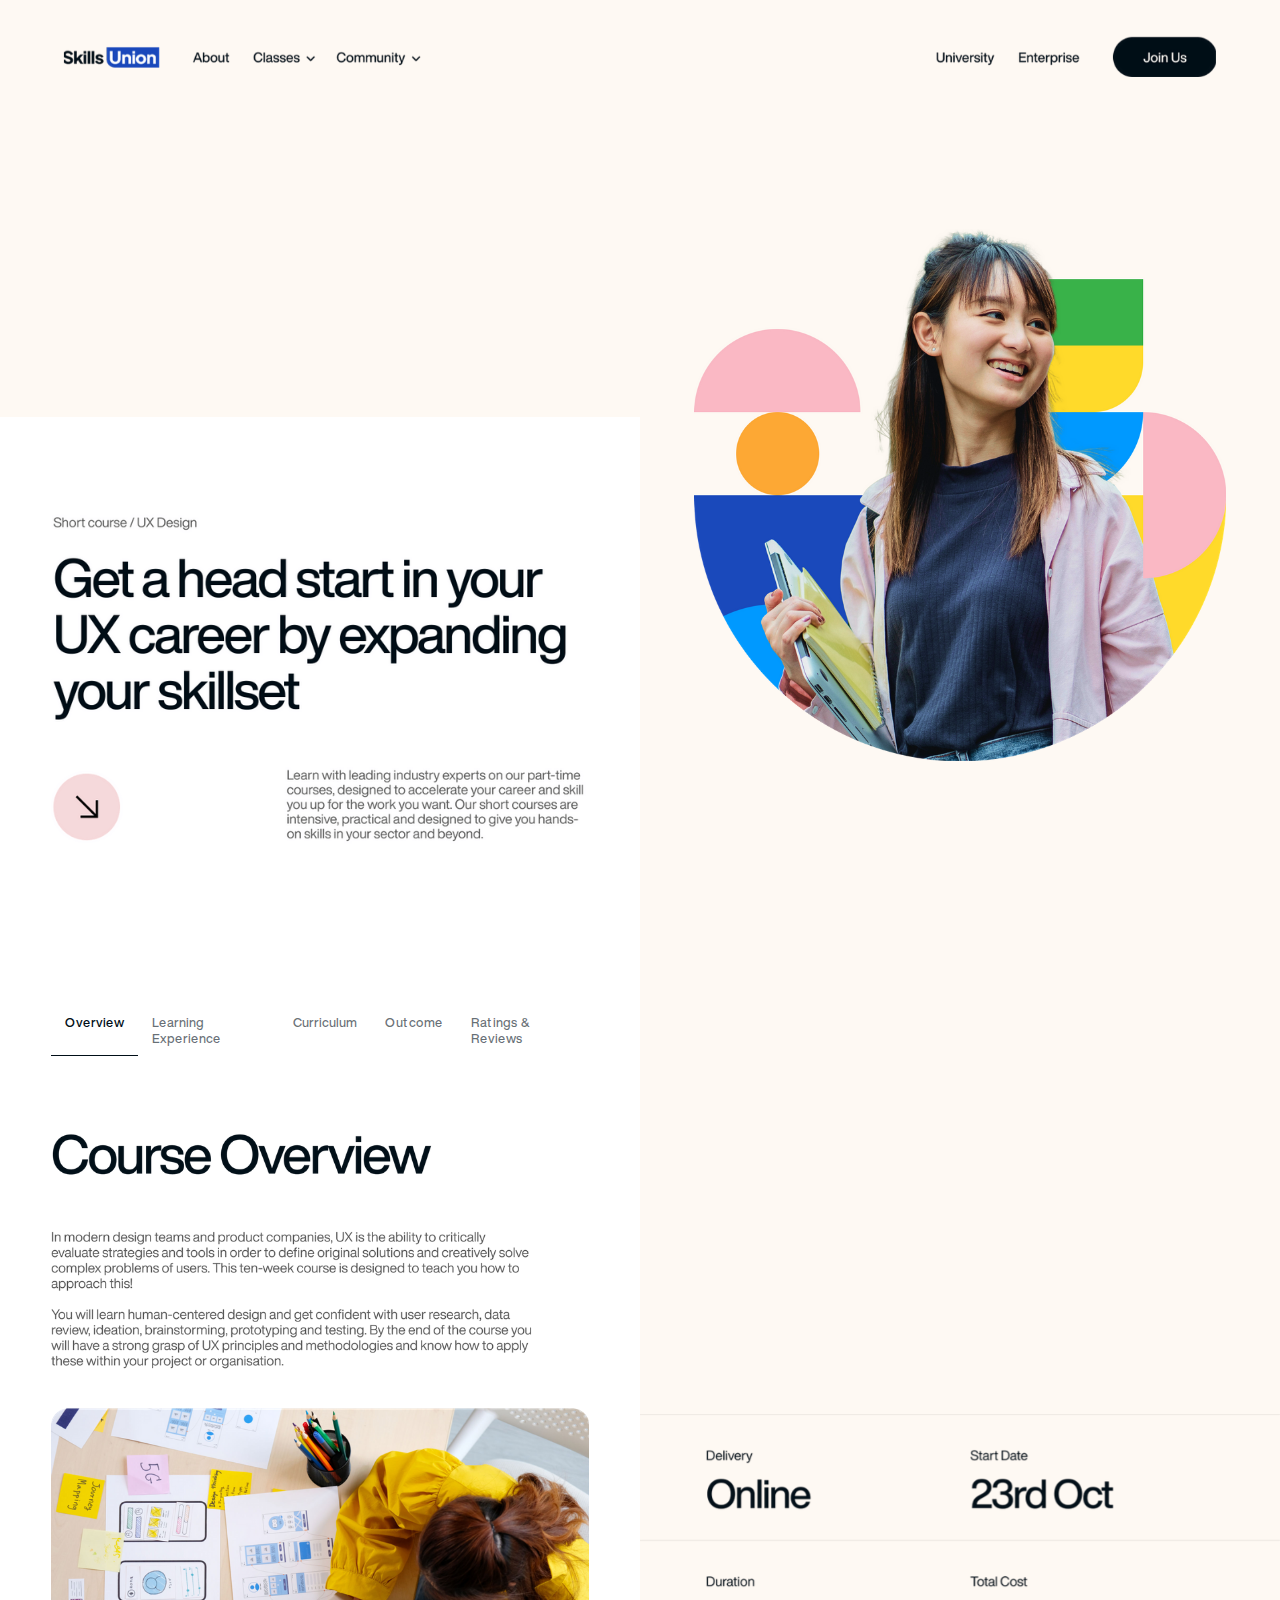
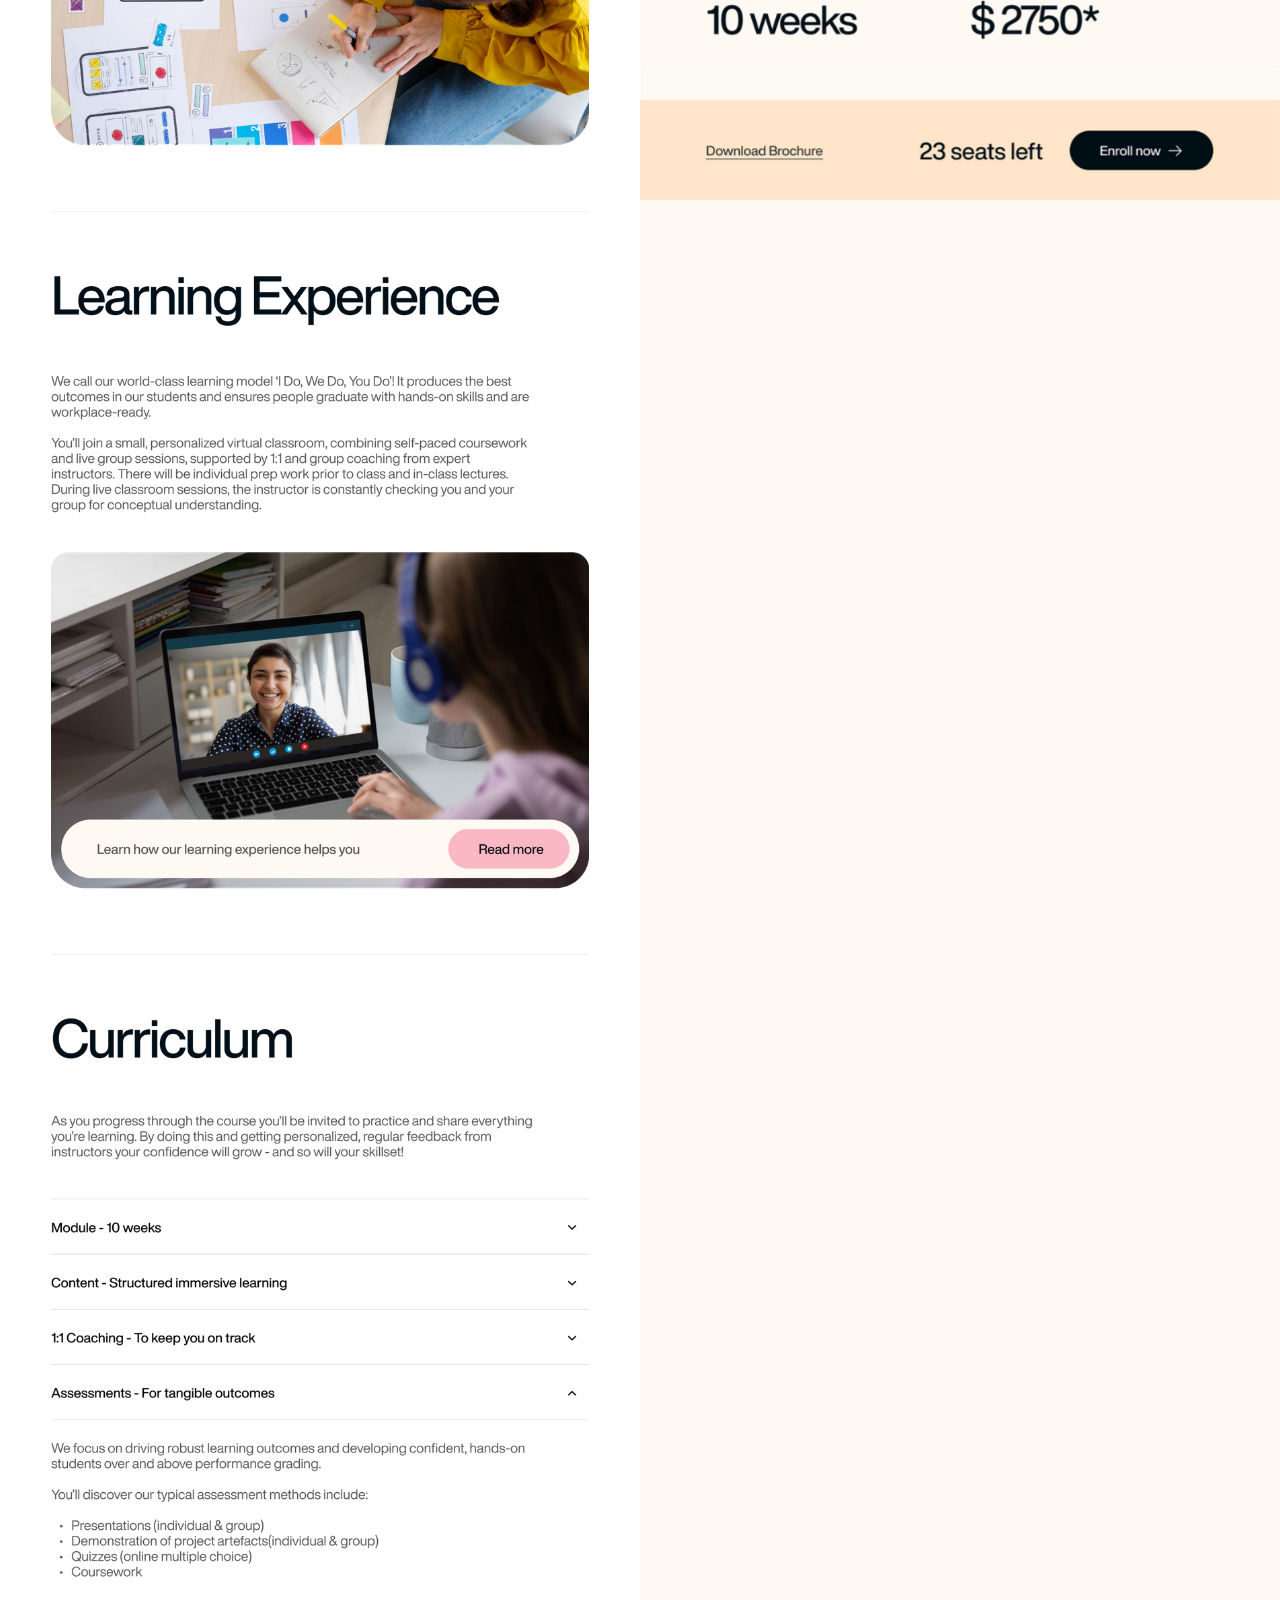
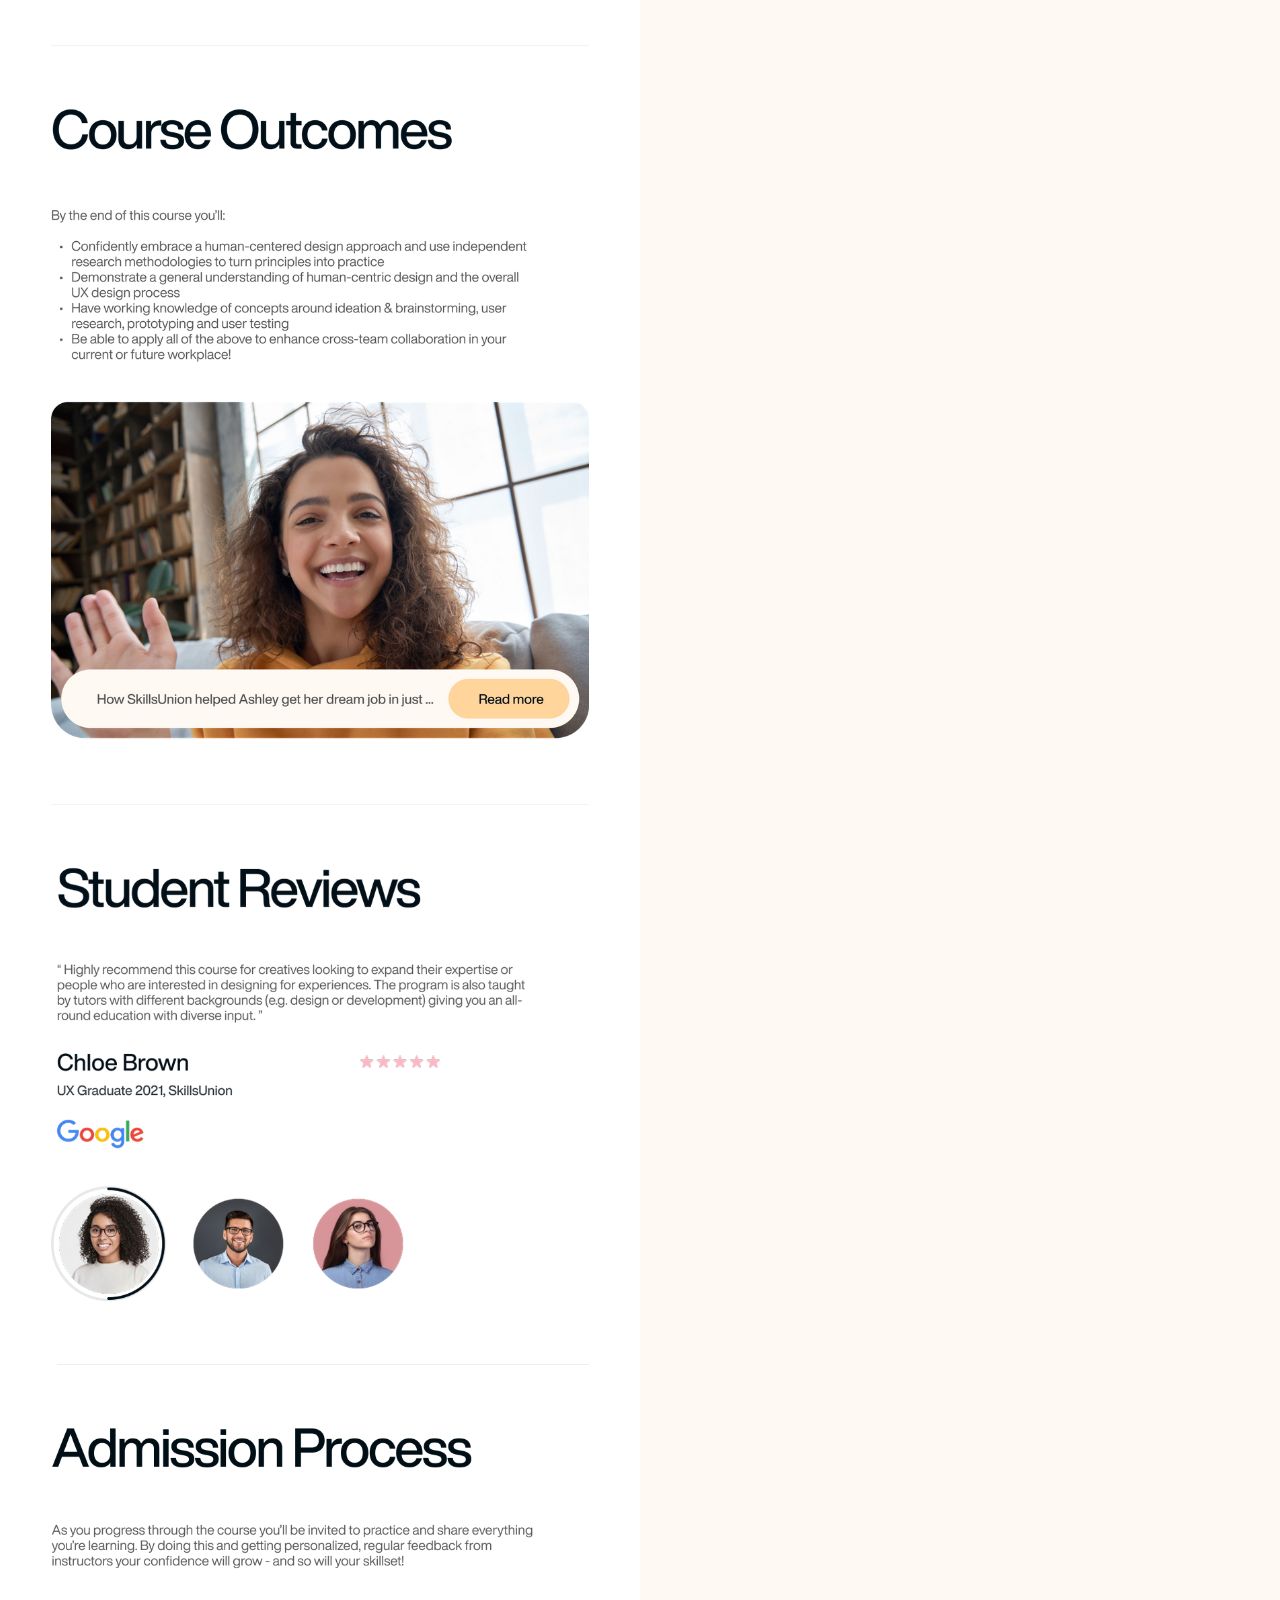
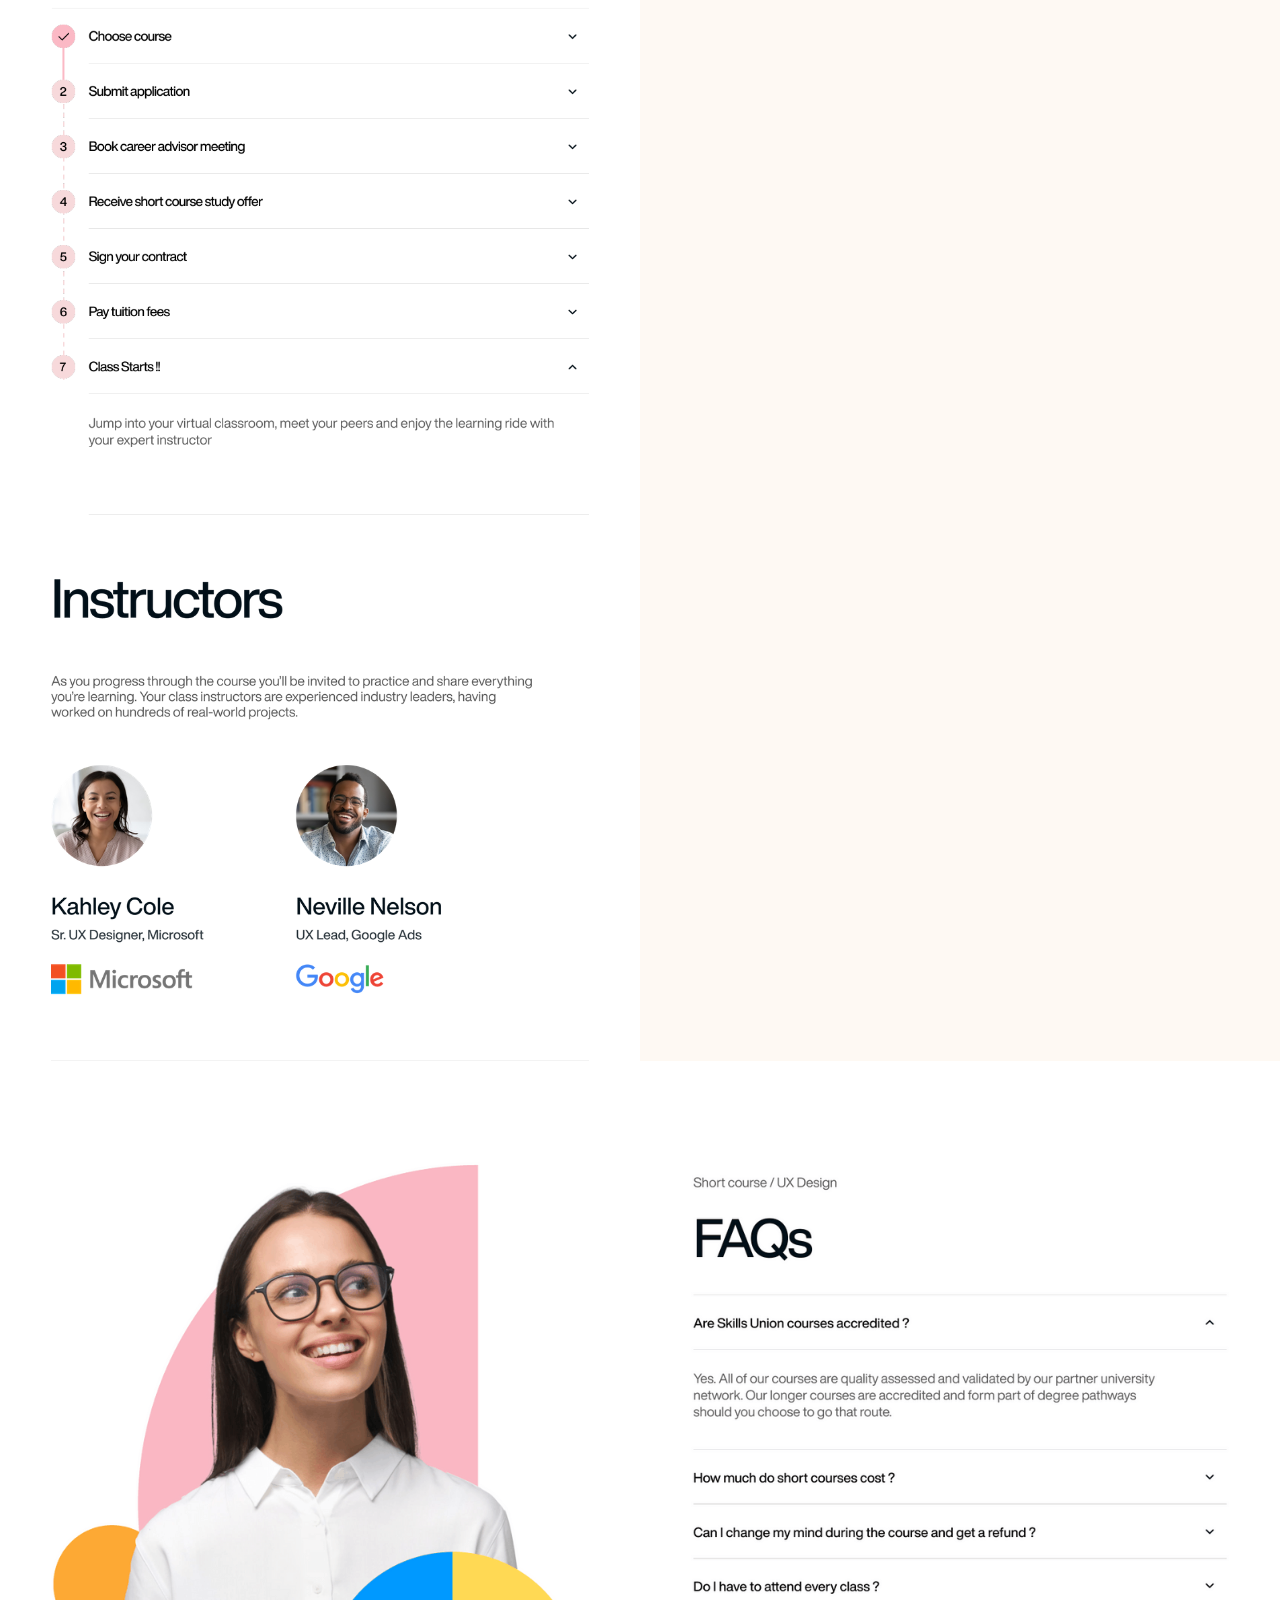
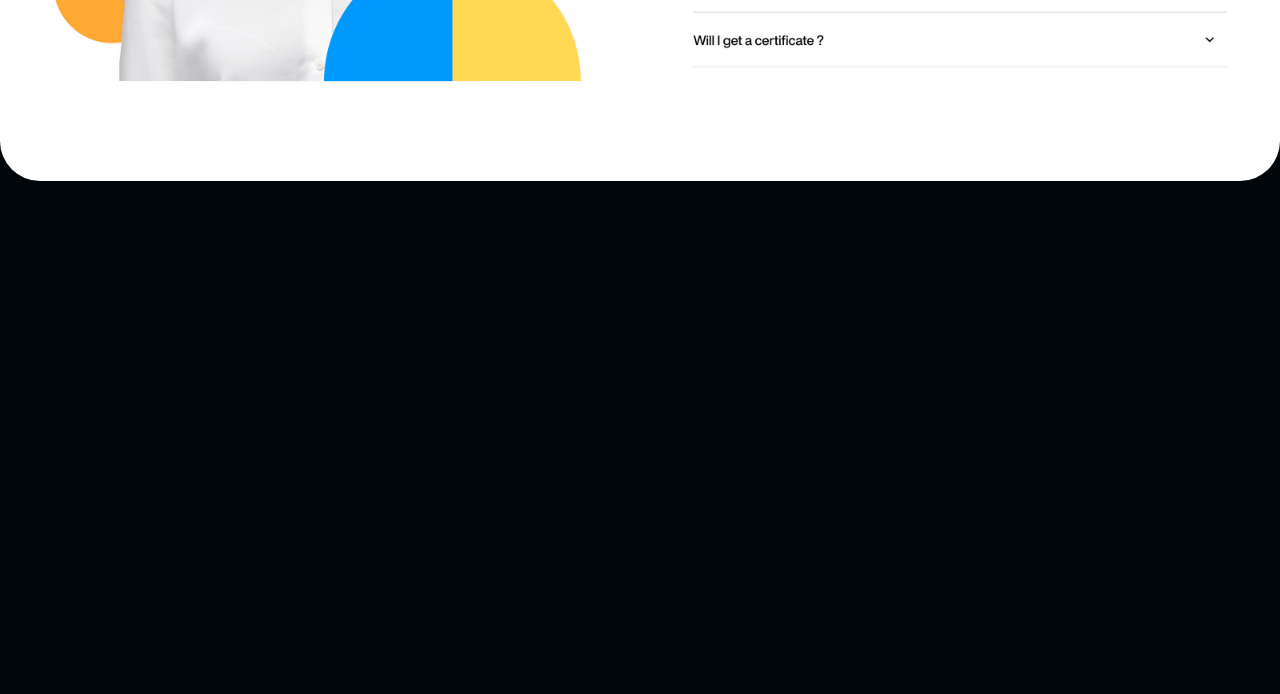
==== commit c8f48482: "Add files via upload" ====
--- a/index.html
+++ b/index.html
@@ -1,4 +1,4 @@
-<!DOCTYPE html><!--  Last Published: Tue Nov 02 2021 07:26:44 GMT+0000 (Coordinated Universal Time)  -->
+<!DOCTYPE html><!--  Last Published: Tue Nov 02 2021 07:36:51 GMT+0000 (Coordinated Universal Time)  -->
 <html data-wf-page="617b8d3df0b5738145afc14b" data-wf-site="617b8d3df0b5734e56afc149" lang="en">
 <head>
   <meta charset="utf-8">
@@ -147,7 +147,7 @@
       <div class="div-block-8"><img src="images/hero-illustration.png" loading="lazy" sizes="(max-width: 479px) 88vw, 100vw" srcset="images/hero-illustration-p-500.png 500w, images/hero-illustration-p-800.png 800w, images/hero-illustration-p-1080.png 1080w, images/hero-illustration.png 1600w" alt="" class="image-5"></div>
       <div class="hero-mobile-heading"><img src="images/mobile-hero-headings.png" loading="lazy" alt=""></div>
     </div>
-    <div style="-webkit-transform:translate3d(0, 10vh, 0) scale3d(1, 1, 1) rotateX(0) rotateY(0) rotateZ(0) skew(0, 0);-moz-transform:translate3d(0, 10vh, 0) scale3d(1, 1, 1) rotateX(0) rotateY(0) rotateZ(0) skew(0, 0);-ms-transform:translate3d(0, 10vh, 0) scale3d(1, 1, 1) rotateX(0) rotateY(0) rotateZ(0) skew(0, 0);transform:translate3d(0, 10vh, 0) scale3d(1, 1, 1) rotateX(0) rotateY(0) rotateZ(0) skew(0, 0)" class="mobile-cta"><img src="images/mobile-cta2.png" loading="lazy" sizes="100vw" srcset="images/mobile-cta2.png 500w, images/mobile-cta2.png 750w" alt=""></div>
+    <a style="-webkit-transform:translate3d(0, 10vh, 0) scale3d(1, 1, 1) rotateX(0) rotateY(0) rotateZ(0) skew(0, 0);-moz-transform:translate3d(0, 10vh, 0) scale3d(1, 1, 1) rotateX(0) rotateY(0) rotateZ(0) skew(0, 0);-ms-transform:translate3d(0, 10vh, 0) scale3d(1, 1, 1) rotateX(0) rotateY(0) rotateZ(0) skew(0, 0);transform:translate3d(0, 10vh, 0) scale3d(1, 1, 1) rotateX(0) rotateY(0) rotateZ(0) skew(0, 0)" href="#key-details-mobile" class="mobile-cta w-inline-block"><img src="images/mobile-cta2.png" loading="lazy" sizes="100vw" srcset="images/mobile-cta2.png 500w, images/mobile-cta2.png 750w" alt="Enroll now"></a>
     <div data-w-id="bb25a86f-f662-228b-0a1e-82e77fe0f08b" class="section wf-section">
       <div data-current="Tab 1" data-easing="ease" data-duration-in="300" data-duration-out="100" class="tabs-mobile w-tabs">
         <div class="tabs-menu w-tab-menu">
@@ -176,7 +176,7 @@
       </div>
     </div>
     <div class="cd-holder"><img src="images/instructors-mobile.png" loading="lazy" sizes="100vw" srcset="images/instructors-mobile.png 500w, images/instructors-mobile.png 750w" alt="" class="cd disable-select no-radius"></div>
-    <div class="cd-holder key-details-mobile"><img src="images/key-features-mobile.png" loading="lazy" sizes="100vw" srcset="images/key-features-mobile.png 500w, images/key-features-mobile.png 750w" alt="" class="cd disable-select no-radius"></div>
+    <div id="key-details-mobile" class="cd-holder key-details-mobile"><img src="images/key-features-mobile.png" loading="lazy" sizes="100vw" srcset="images/key-features-mobile.png 500w, images/key-features-mobile.png 750w" alt="" class="cd disable-select no-radius"></div>
     <div data-w-id="955c226f-7b65-83ea-9943-011593b5efc6" class="faq-mobile"><img src="images/faq-mobile.png" loading="lazy" sizes="100vw" srcset="images/faq-mobile.png 500w, images/faq-mobile.png 750w" alt="" class="cd disable-select"></div>
     <div class="empty"></div>
     <div class="mobile-footer-holder"><img src="images/footer-mobile.png" loading="lazy" sizes="100vw" srcset="images/footer-mobile.png 500w, images/footer-mobile.png 750w" alt=""></div>
--- a/css/su2test.css
+++ b/css/su2test.css
@@ -56,6 +56,13 @@
   -webkit-align-items: center;
   -ms-flex-align: center;
   align-items: center;
+}
+
+.column.hero-illustration-2 {
+  -webkit-box-align: end;
+  -webkit-align-items: flex-end;
+  -ms-flex-align: end;
+  align-items: flex-end;
 }
 
 .column-2 {
@@ -804,6 +811,69 @@
   object-fit: cover;
 }
 
+.hero-illustration-2 {
+  position: relative;
+  width: 50vw;
+  height: 100vh;
+  -o-object-fit: contain;
+  object-fit: contain;
+  -o-object-position: 100% 100%;
+  object-position: 100% 100%;
+}
+
+.hero-illustration-2.disable-select {
+  width: 44.5vw;
+}
+
+.header-mobile {
+  position: fixed;
+  z-index: 100;
+  display: none;
+  height: 10vh;
+  padding-right: 5vw;
+  padding-bottom: 1.5vh;
+  padding-left: 5vw;
+  -webkit-box-orient: vertical;
+  -webkit-box-direction: normal;
+  -webkit-flex-direction: column;
+  -ms-flex-direction: column;
+  flex-direction: column;
+  -webkit-box-pack: end;
+  -webkit-justify-content: flex-end;
+  -ms-flex-pack: end;
+  justify-content: flex-end;
+  -webkit-box-align: center;
+  -webkit-align-items: center;
+  -ms-flex-align: center;
+  align-items: center;
+  background-color: rgba(254, 249, 243, 0);
+  -webkit-transition: background-color 200ms ease;
+  transition: background-color 200ms ease;
+}
+
+.header-mobile.active {
+  background-color: #fff;
+}
+
+.mobile-menu {
+  position: relative;
+  z-index: 110;
+  margin-top: 3.25vh;
+}
+
+.tabs-mobile {
+  margin-top: 10vh;
+}
+
+.faq-mobile {
+  padding-top: 0vh;
+  background-color: #fff;
+}
+
+.mobile-only {
+  display: none;
+}
+
 @media screen and (min-width: 1920px) {
   .empty {
     height: 72vh;
@@ -1010,9 +1080,21 @@
   .not-available.mobile {
     display: none;
   }
+
+  .header-mobile {
+    display: none;
+  }
 }
 
 @media screen and (max-width: 479px) {
+  .body {
+    margin-top: 0vh;
+  }
+
+  .menu.disable-select {
+    display: none;
+  }
+
   .paragraph-text2 {
     font-size: 3.3vw;
     letter-spacing: -0.099vw;
@@ -1160,6 +1242,7 @@
     display: -webkit-flex;
     display: -ms-flexbox;
     display: flex;
+    height: 85vh;
     -webkit-box-orient: vertical;
     -webkit-box-direction: normal;
     -webkit-flex-direction: column;
@@ -1269,6 +1352,7 @@
   }
 
   .not-available {
+    display: none;
     margin-right: 5vw;
   }
 
@@ -1282,6 +1366,202 @@
     font-size: 3.5vh;
     line-height: 1;
     letter-spacing: -0.175vw;
+  }
+
+  .cd-holder {
+    position: relative;
+    z-index: 5;
+  }
+
+  .cd-holder.key-details-mobile {
+    position: relative;
+    z-index: 5;
+    padding-top: 2vh;
+  }
+
+  .tabs-menu {
+    top: 8vh;
+    width: 100%;
+    margin-top: 2vh;
+    padding: 0vh 5vw 1vh;
+    -webkit-box-pack: start;
+    -webkit-justify-content: flex-start;
+    -ms-flex-pack: start;
+    justify-content: flex-start;
+  }
+
+  .tab-link-tab-1.w--current {
+    padding-right: 3vw;
+    padding-left: 3vw;
+  }
+
+  .tab-link-tab-2 {
+    padding-right: 3vw;
+    padding-left: 3vw;
+  }
+
+  .tab-link-tab-3 {
+    padding-right: 3vw;
+    padding-left: 3vw;
+  }
+
+  .tab-link-tab-4 {
+    padding-right: 3vw;
+    padding-left: 3vw;
+  }
+
+  .text-block-4 {
+    font-size: 3.5vw;
+  }
+
+  .cd.disable-select {
+    padding-top: 0vh;
+    padding-right: 0vw;
+    padding-left: 0vw;
+    border-bottom-left-radius: 25px;
+    border-bottom-right-radius: 25px;
+  }
+
+  .cd.disable-select.no-radius {
+    padding-top: 0vh;
+    border-radius: 0px;
+  }
+
+  .header-mobile {
+    display: -webkit-box;
+    display: -webkit-flex;
+    display: -ms-flexbox;
+    display: flex;
+    height: 8vh;
+    -webkit-box-pack: center;
+    -webkit-justify-content: center;
+    -ms-flex-pack: center;
+    justify-content: center;
+  }
+
+  .mobile-menu.disable-select {
+    margin-top: 2vh;
+  }
+
+  .mobile-hero-section {
+    position: relative;
+    z-index: 5;
+    display: -webkit-box;
+    display: -webkit-flex;
+    display: -ms-flexbox;
+    display: flex;
+    height: 100vh;
+    padding-right: 0px;
+    padding-bottom: 0px;
+    -webkit-box-orient: vertical;
+    -webkit-box-direction: normal;
+    -webkit-flex-direction: column;
+    -ms-flex-direction: column;
+    flex-direction: column;
+    -webkit-box-pack: end;
+    -webkit-justify-content: flex-end;
+    -ms-flex-pack: end;
+    justify-content: flex-end;
+    -webkit-box-align: center;
+    -webkit-align-items: center;
+    -ms-flex-align: center;
+    align-items: center;
+    background-color: #fef9f3;
+  }
+
+  .mobile-cta {
+    position: fixed;
+    left: 0%;
+    top: auto;
+    right: 0%;
+    bottom: 0%;
+    z-index: 200;
+    display: block;
+  }
+
+  .image-5 {
+    width: 88vw;
+    margin-bottom: 2.5vh;
+  }
+
+  .hero-mobile-heading {
+    width: 100%;
+  }
+
+  .div-block-8 {
+    display: -webkit-box;
+    display: -webkit-flex;
+    display: -ms-flexbox;
+    display: flex;
+    width: 100%;
+    -webkit-box-pack: center;
+    -webkit-justify-content: center;
+    -ms-flex-pack: center;
+    justify-content: center;
+    -webkit-box-align: center;
+    -webkit-align-items: center;
+    -ms-flex-align: center;
+    align-items: center;
+  }
+
+  .tabs-mobile {
+    margin-top: 0vh;
+    background-color: #fff;
+  }
+
+  .text-block-5 {
+    font-size: 3.5vw;
+  }
+
+  .text-block-6 {
+    font-size: 3.5vw;
+  }
+
+  .text-block-7 {
+    font-size: 3.5vw;
+  }
+
+  .section {
+    position: relative;
+    z-index: 5;
+  }
+
+  .faq-mobile {
+    position: relative;
+    z-index: 5;
+    background-color: hsla(0, 0%, 100%, 0);
+  }
+
+  .mobile-footer-holder {
+    position: fixed;
+    left: 0%;
+    top: 0%;
+    right: 0%;
+    bottom: auto;
+    z-index: 0;
+    display: -webkit-box;
+    display: -webkit-flex;
+    display: -ms-flexbox;
+    display: flex;
+    height: 100vh;
+    -webkit-box-orient: vertical;
+    -webkit-box-direction: normal;
+    -webkit-flex-direction: column;
+    -ms-flex-direction: column;
+    flex-direction: column;
+    -webkit-box-pack: end;
+    -webkit-justify-content: flex-end;
+    -ms-flex-pack: end;
+    justify-content: flex-end;
+    -webkit-box-align: center;
+    -webkit-align-items: center;
+    -ms-flex-align: center;
+    align-items: center;
+    background-color: #00060a;
+  }
+
+  .mobile-only {
+    display: block;
   }
 }
 
